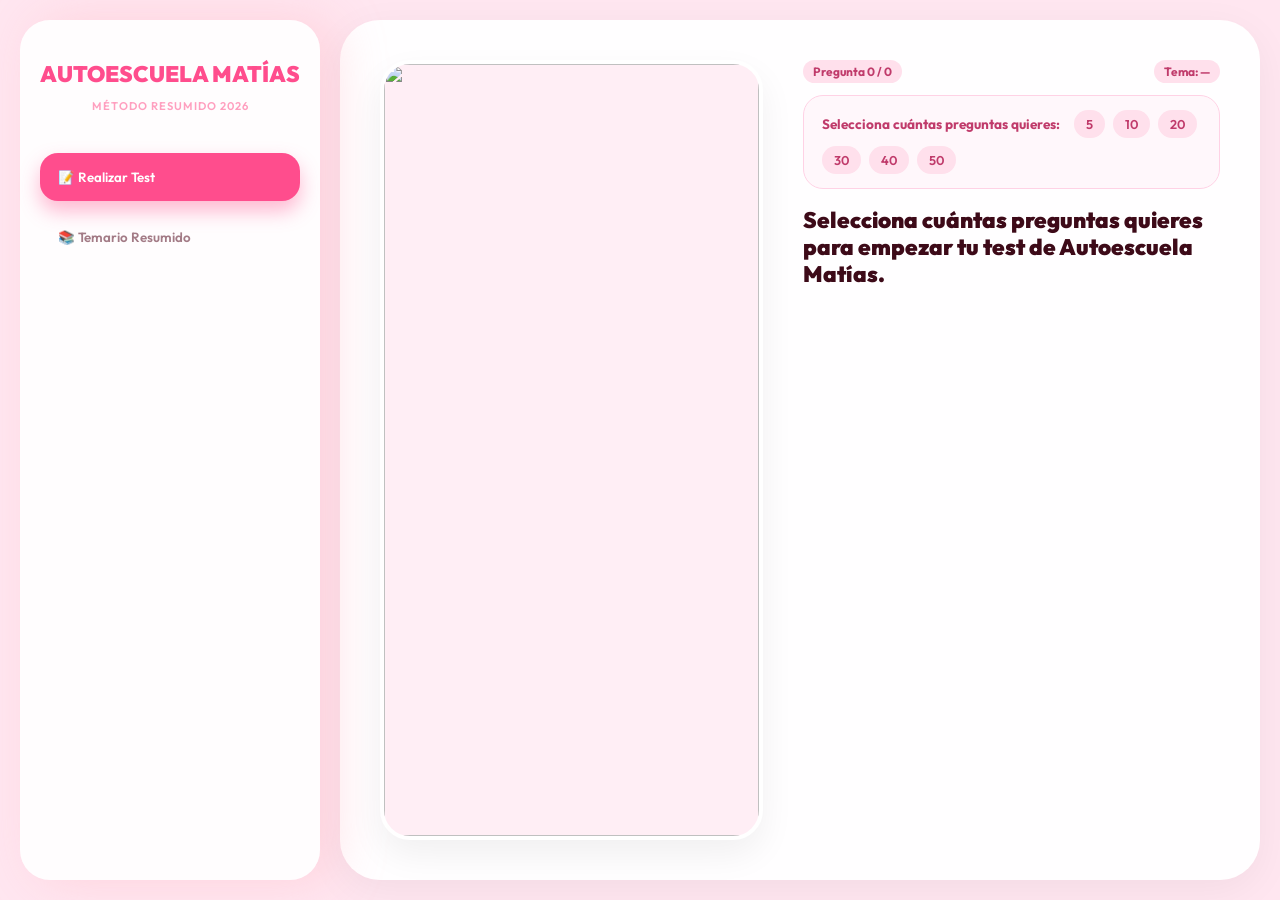
==== index.html @ 35d6c177 "Código completo de la Autoescuela Matías" ====
<!DOCTYPE html>
<html lang="es">
<head>
    <meta charset="UTF-8">
    <meta name="viewport" content="width=device-width, initial-scale=1.0">
    <title>Autoescuela Matías — Campus 2026</title>
    <style>
        @import url('https://fonts.googleapis.com/css2?family=Outfit:wght@300;600;900&display=swap');

        * { box-sizing: border-box; font-family: 'Outfit', sans-serif; }
        body { margin: 0; padding: 0; height: 100vh; display: flex; background: #ffe6f0; color: #4a0e1e; overflow: hidden; }

        /* SIDEBAR */
        .sidebar { 
            width: 300px; background: rgba(255,255,255,0.9); margin: 20px; border-radius: 30px; 
            display: flex; flex-direction: column; padding: 40px 20px;
            box-shadow: 15px 0 50px rgba(255, 182, 193, 0.4);
            backdrop-filter: blur(12px);
        }
        .sidebar h1 { color: #ff4d8d; font-weight: 900; font-size: 1.4rem; text-align: center; margin: 0; }
        .sidebar p { text-align: center; font-size: 0.7rem; color: #ff9fbf; font-weight: 600; margin-bottom: 40px; text-transform: uppercase; letter-spacing: 1px; }

        .nav-group { display: flex; flex-direction: column; gap: 8px; }
        .nav-btn {
            padding: 16px 18px; border-radius: 18px; border: none; background: transparent;
            text-align: left; font-weight: 600; color: #a37b86; cursor: pointer;
            transition: 0.25s; display: flex; align-items: center; gap: 12px; margin-bottom: 4px;
        }
        .nav-btn:hover { background: #ffe0ec; color: #ff4d8d; }
        .nav-btn.active { background: #ff4d8d; color: white; box-shadow: 0 10px 20px rgba(255, 77, 141, 0.4); }

        /* MAIN */
        .main-content { flex: 1; padding: 20px 20px 20px 0; display: flex; flex-direction: column; }
        .panel { 
            background: rgba(255,255,255,0.98); border-radius: 40px; flex: 1; display: none; padding: 40px;
            box-shadow: 0 10px 40px rgba(0,0,0,0.05); overflow-y: auto;
        }
        .panel.active { display: flex; flex-direction: column; }

        /* TEST */
        .test-grid { display: grid; grid-template-columns: 1.1fr 1.2fr; gap: 40px; height: 100%; }
        .image-container { 
            border-radius: 30px; overflow: hidden; background: #ffeef5; 
            border: 4px solid white; box-shadow: 0 15px 35px rgba(0,0,0,0.06);
            display: flex; align-items: center; justify-content: center;
        }
        .image-container img { width: 100%; height: 100%; object-fit: cover; }

        .question-area { display:flex; flex-direction:column; }
        .question-header { margin-bottom: 15px; display:flex; justify-content:space-between; align-items:center; gap:10px; }
        .question-text { font-size: 1.4rem; font-weight: 900; line-height: 1.2; margin-bottom: 20px; color: #3d0a18; }

        .options-title { font-size: 0.85rem; text-transform: uppercase; letter-spacing: 1px; color:#ff7aa8; margin-bottom:6px; }

        .option {
            background: #fdfdfd; border: 2px solid #f5d3df; padding: 16px; border-radius: 18px;
            margin-bottom: 10px; cursor: pointer; font-weight: 600; transition: 0.2s;
        }
        .option:hover { border-color: #ffb6c1; background: #fff7fb; }
        .option.correct { background: #e7fbf3; border-color: #2ecc71; color: #1e5631; }
        .option.incorrect { background: #fff1f1; border-color: #ff5e5e; color: #7a1a1a; }

        .btn-next { background: #ff4d8d; color: white; border: none; padding: 16px 20px; border-radius: 20px; font-weight: 800; cursor: pointer; margin-top: 16px; align-self:flex-end; box-shadow:0 10px 20px rgba(255,77,141,0.4); }
        .btn-next:hover { background:#e63f7a; }

        .selector-box {
            background:#fff7fb; border-radius:20px; padding:14px 18px; border:1px solid #ffd2e5; display:flex; flex-wrap:wrap; gap:8px; align-items:center; margin-bottom:18px;
        }
        .selector-label { font-size:0.85rem; font-weight:700; color:#c03b6b; margin-right:6px; }
        .selector-btn {
            border-radius:999px; border:none; padding:6px 12px; font-size:0.8rem; cursor:pointer; background:#ffe0ec; color:#c03b6b; font-weight:600; transition:0.2s;
        }
        .selector-btn:hover { background:#ffb6d4; }
        .selector-btn.active { background:#ff4d8d; color:white; }

        .badge {
            padding:4px 10px; border-radius:999px; font-size:0.75rem; font-weight:700; background:#ffe0ec; color:#c03b6b;
        }

        #feedback {
            display:none; padding:14px; background:#fff8f9; border-radius:15px; border-left:5px solid #ff4d8d; margin:10px 0; font-size:0.9rem;
        }

        .result-box {
            margin-top:20px; padding:18px; border-radius:20px; background:#fff0f6; border:1px solid #ffc2dd; font-size:0.95rem;
        }
        .result-title { font-weight:900; color:#c03b6b; margin-bottom:6px; }

        /* TEMARIO */
        .temario-header { margin-bottom:20px; }
        .temario-header h2 { color:#ff4d8d; font-weight:900; margin:0 0 6px 0; }
        .temario-header p { margin:0; font-size:0.9rem; color:#a37b86; }

        .card { background: #fff9fb; padding: 18px 20px; border-radius: 20px; border: 1px solid #ffdeeb; margin-bottom: 10px; }
        .card-header { display:flex; justify-content:space-between; align-items:center; cursor:pointer; }
        .card h3 { margin: 0; color: #ff4d8d; font-size: 1rem; }
        .card-toggle { font-size:1.2rem; color:#ff9fbf; }
        .card-body { margin-top:10px; font-size:0.9rem; color:#5b2b3a; display:none; line-height:1.4; white-space:pre-line; }

        /* SCROLL */
        .panel::-webkit-scrollbar { width: 8px; }
        .panel::-webkit-scrollbar-track { background: #ffe6f0; border-radius: 10px; }
        .panel::-webkit-scrollbar-thumb { background: #ff9fbf; border-radius: 10px; }

        @media (max-width: 900px) {
            body { flex-direction:column; height:auto; overflow:auto; }
            .sidebar { width:auto; margin:10px; border-radius:20px; flex-direction:row; align-items:center; justify-content:space-between; gap:10px; }
            .nav-group { flex-direction:row; }
            .main-content { padding:10px; }
            .panel { border-radius:20px; padding:20px; }
            .test-grid { grid-template-columns:1fr; }
        }
    </style>
</head>
<body>

    <div class="sidebar">
        <div class="brand">
            <h1>AUTOESCUELA MATÍAS</h1>
            <p>MÉTODO RESUMIDO 2026</p>
        </div>
        <div class="nav-group">
            <button class="nav-btn active" onclick="showPage('test', this)">📝 Realizar Test</button>
            <button class="nav-btn" onclick="showPage('temario', this)">📚 Temario Resumido</button>
        </div>
    </div>

    <div class="main-content">
        <!-- PANEL TEST -->
        <div id="test" class="panel active">
            <div class="test-grid">
                <div class="image-container">
                    <img id="main-img" src="https://images.unsplash.com/photo-1511919884226-fd3cad34687c?q=80&w=800">
                </div>
                <div class="question-area">
                    <div class="question-header">
                        <div>
                            <span class="badge" id="question-counter">Pregunta 0 / 0</span>
                        </div>
                        <div>
                            <span class="badge" id="question-topic">Tema: —</span>
                        </div>
                    </div>

                    <div class="selector-box" id="selector-box">
                        <span class="selector-label">Selecciona cuántas preguntas quieres:</span>
                        <button class="selector-btn" onclick="setQuestionCount(5)">5</button>
                        <button class="selector-btn" onclick="setQuestionCount(10)">10</button>
                        <button class="selector-btn" onclick="setQuestionCount(20)">20</button>
                        <button class="selector-btn" onclick="setQuestionCount(30)">30</button>
                        <button class="selector-btn" onclick="setQuestionCount(40)">40</button>
                        <button class="selector-btn" onclick="setQuestionCount(50)">50</button>
                    </div>

                    <div id="q-txt" class="question-text"></div>
                    <div class="options-title" id="options-title" style="display:none;">Elige una respuesta:</div>
                    <div id="options-box"></div>
                    <div id="feedback"></div>
                    <div id="result-box" class="result-box" style="display:none;"></div>
                    <button id="next-btn" class="btn-next" style="display:none;" onclick="nextQuestion()">Siguiente pregunta →</button>
                </div>
            </div>
        </div>

        <!-- PANEL TEMARIO -->
        <div id="temario" class="panel">
            <div class="temario-header">
                <h2>Contenido del Manual 2026 (Resumido)</h2>
                <p>Basado en el manual resumido del permiso B 2026.</p>
            </div>
            <div id="topic-grid"></div>
        </div>
    </div>
<script>
/* ============================
   BANCO DE PREGUNTAS CORREGIDO
   ============================ */

const quizBank = [
    {
        q: "Según el manual, ¿quién se considera CONDUCTOR?",
        img: "https://images.unsplash.com/photo-1516570161787-2fd917215a3d?q=80&w=800", 
        opts: [
            "La persona que empuja una bicicleta o un ciclomotor",
            "La persona que empuja una motocicleta",
            "La persona que camina por la acera"
        ],
        ans: 1,
        why: "Quien empuja carro, bici o ciclomotor es peatón. Quien empuja una motocicleta se considera conductor."
    },
    {
        q: "Un peatón es la persona que...",
        img: "https://images.unsplash.com/photo-1521292270410-a8c53642e9d0?q=80&w=800",
        opts: [
            "Transita a pie por la vía o empuja un carro, bici o ciclomotor",
            "Conduce un turismo por la calzada",
            "Solo camina por la acera"
        ],
        ans: 0,
        why: "El manual define peatón como quien transita a pie o empuja carro, bici o ciclomotor."
    },
    {
        q: "¿Qué vehículo se considera REMOLQUE LIGERO?",
        img: "https://images.unsplash.com/photo-1525609004556-c46c7d6cf023?q=80&w=800",
        opts: [
            "Aquel con MMA superior a 750 kg",
            "Aquel con MMA hasta 750 kg",
            "Aquel con MMA hasta 3.500 kg"
        ],
        ans: 1,
        why: "Remolque ligero = hasta 750 kg de Masa Máxima Autorizada (MMA)."
    },
    {
        q: "¿Qué velocidad máxima puede alcanzar un ciclomotor?",
        img: "https://images.unsplash.com/photo-1502877338535-766e1452684a?q=80&w=800",
        opts: [
            "45 km/h",
            "50 km/h",
            "60 km/h"
        ],
        ans: 0,
        why: "El ciclomotor tiene velocidad máxima de 45 km/h según el manual."
    },
    {
        q: "Esta señal indica la proximidad de:",
        img: "https://upload.wikimedia.org/wikipedia/commons/thumb/3/3f/Spain_traffic_signal_paso_a_nivel_con_barreras.png/480px-Spain_traffic_signal_paso_a_nivel_con_barreras.png",
        opts: [
            "Paso a nivel con barreras",
            "Paso a nivel sin barreras",
            "Estación de tren"
        ],
        ans: 0,
        why: "Triángulo con tren y barrera = paso a nivel con barreras."
    },
    {
        q: "Si un agente levanta el brazo verticalmente, debes:",
        img: "https://images.unsplash.com/photo-1521292270410-a8c53642e9d0?q=80&w=800",
        opts: [
            "Detenerte solo si vienes de frente",
            "Detenerte solo si vienes por detrás",
            "Detenerte vengas de donde vengas"
        ],
        ans: 2,
        why: "Brazo levantado = detención obligatoria para todos los usuarios."
    },
    {
        q: "Esta señal prohíbe el paso a:",
        img: "https://upload.wikimedia.org/wikipedia/commons/thumb/5/5f/Spain_traffic_signal_prohibido_vehiculos_a_motor.png/480px-Spain_traffic_signal_prohibido_vehiculos_a_motor.png",
        opts: [
            "Todos los vehículos",
            "Vehículos de motor",
            "Solo motocicletas"
        ],
        ans: 1,
        why: "Prohíbe el paso a vehículos de motor; pueden pasar peatones, ciclos, etc."
    },
    {
        q: "¿Qué documentación es obligatoria llevar en el vehículo?",
        img: "https://images.unsplash.com/photo-1511391037251-0a3f66f9a9e1?q=80&w=800",
        opts: [
            "Permiso de conducción, permiso de circulación y tarjeta ITV",
            "Solo el permiso de conducción",
            "Solo el recibo del seguro"
        ],
        ans: 0,
        why: "Obligatoria: permiso de conducción, permiso de circulación y tarjeta ITV."
    },
    {
        q: "Esta señal azul con número indica:",
        img: "https://upload.wikimedia.org/wikipedia/commons/thumb/8/8a/Spain_traffic_signal_velocidad_minima_obligatoria.png/480px-Spain_traffic_signal_velocidad_minima_obligatoria.png",
        opts: [
            "Velocidad máxima",
            "Velocidad mínima obligatoria",
            "Velocidad recomendada"
        ],
        ans: 1,
        why: "Círculo azul con número = velocidad mínima obligatoria."
    },
    {
        q: "¿Qué vehículos deben tener seguro obligatorio?",
        img: "https://images.unsplash.com/photo-1511919884226-fd3cad34687c?q=80&w=800",
        opts: [
            "Solo turismos y motos",
            "Vehículos de motor, ciclomotores y remolques pesados",
            "Solo vehículos que circulen por autopista"
        ],
        ans: 1,
        why: "Seguro obligatorio: vehículos de motor, ciclomotores y remolques/semirremolques pesados."
    },
    {
        q: "Esta señal con dos coches, uno rojo y otro negro, significa:",
        img: "https://upload.wikimedia.org/wikipedia/commons/thumb/7/7d/Spain_traffic_signal_prohibido_adelantar.png/480px-Spain_traffic_signal_prohibido_adelantar.png",
        opts: [
            "Prohibido adelantar",
            "Prohibido adelantar solo a camiones",
            "Fin de prohibición de adelantamiento"
        ],
        ans: 0,
        why: "Dos coches (rojo y negro) = prohibido adelantar."
    },
    {
        q: "En esta zona residencial con niños jugando, la velocidad máxima es:",
        img: "https://upload.wikimedia.org/wikipedia/commons/thumb/0/0a/Spain_traffic_signal_zona_residencial.png/480px-Spain_traffic_signal_zona_residencial.png",
        opts: [
            "10 km/h",
            "20 km/h",
            "30 km/h"
        ],
        ans: 0,
        why: "En la zona de estancia y juego la velocidad máxima es 10 km/h."
    }
];

/* ============================
   TEMARIO RESUMIDO
   ============================ */

const manualData = [
    {
        t: "Tema 0 – Definiciones",
        d: `
- Conductor: persona que maneja el mecanismo de dirección o empuja una motocicleta.
- Peatón: persona que transita a pie o empuja carro, bici o ciclomotor.
- Usuario del vehículo: conductor y pasajeros.
- Vehículos: sin motor, con motor no considerados de motor (VMP, ciclomotor, cuatriciclo ligero) y vehículos de motor.
- Remolque ligero: hasta 750 kg MMA. Remolque no ligero: más de 750 kg MMA.
        `
    },
    {
        t: "Tema 1 – Documentación",
        d: `
- Obligatoria: permiso de conducción, permiso de circulación y tarjeta ITV.
- Recibo del seguro: recomendable, no obligatorio.
- Renovación permiso de conducción: cada 10 años (cada 5 a partir de 65 años).
- ITV: según tipo de vehículo.
- Seguro obligatorio: vehículos de motor, ciclomotores y remolques pesados.
        `
    },
    {
        t: "Tema 2 – Señalización de la vía",
        d: `
- Orden de prioridad: 1) Agentes, 2) Balizamiento, 3) Semáforos, 4) Señales verticales, 5) Marcas viales.
- Agentes: brazo levantado → detenerse todos.
- Silbato: toque corto → detenerse; toque largo → reanudar.
- Balizamiento: conos, paneles, luces rojas fijas.
        `
    },
    {
        t: "Tema 3 – Señales verticales",
        d: `
- Peligro: triángulos con borde rojo.
- Reglamentación: circulares con borde rojo (prohibiciones) o fondo azul (obligaciones).
- Ceda el paso y STOP: prioridad especial.
- Prohibiciones: velocidad, adelantamientos, giros.
        `
    },
    {
        t: "Tema 4 – Señales de indicación",
        d: `
- Autovía, autopista, vía para automóviles.
- Carril VAO, carril bus/taxi/moto.
- Zona residencial (10 km/h) y zona de coexistencia (20 km/h).
        `
    }
];

/* ============================
   LÓGICA DEL TEST
   ============================ */

let selectedQuestions = [];
let currentIndex = 0;
let busy = false;
let totalQuestions = 0;
let correctCount = 0;

function showPage(id, btn) {
    document.querySelectorAll('.panel').forEach(p => p.classList.remove('active'));
    document.querySelectorAll('.nav-btn').forEach(b => b.classList.remove('active'));
    document.getElementById(id).classList.add('active');
    btn.classList.add('active');
}

function shuffleArray(arr) {
    for (let i = arr.length - 1; i > 0; i--) {
        const j = Math.floor(Math.random() * (i + 1));
        [arr[i], arr[j]] = [arr[j], arr[i]];
    }
    return arr;
}

function setQuestionCount(n) {
    document.querySelectorAll('.selector-btn').forEach(b => b.classList.remove('active'));
    document.querySelectorAll('.selector-btn').forEach(b => {
        if (b.textContent.trim() === String(n)) b.classList.add('active');
    });

    const copy = [...quizBank];
    shuffleArray(copy);
    totalQuestions = Math.min(n, copy.length);
    selectedQuestions = copy.slice(0, totalQuestions);
    currentIndex = 0;
    correctCount = 0;

    document.getElementById("result-box").style.display = "none";
    document.getElementById("selector-box").style.display = "flex";
    document.getElementById("options-title").style.display = "block";

    loadQuestion();
}

function loadQuestion() {
    if (!selectedQuestions.length) return;
    busy = false;
    const data = selectedQuestions[currentIndex];

    const img = document.getElementById("main-img");
    img.src = data.img;
    img.onerror = () => { img.src = 'https://placehold.co/800x600/ffb6c1/ffffff?text=Autoescuela+Matias'; };

    document.getElementById("q-txt").innerText = data.q;
    document.getElementById("feedback").style.display = "none";
    document.getElementById("feedback").innerHTML = "";
    document.getElementById("next-btn").style.display = "none";
    document.getElementById("result-box").style.display = "none";

    document.getElementById("question-counter").textContent = `Pregunta ${currentIndex + 1} / ${totalQuestions}`;
    document.getElementById("question-topic").textContent = "Tema: Manual B 2026";

    const box = document.getElementById("options-box");
    box.innerHTML = "";
    data.opts.forEach((o, i) => {
        const d = document.createElement("div");
        d.className = "option";
        d.innerText = o;
        d.onclick = () => {
            if (busy) return;
            busy = true;
            if (i === data.ans) {
                d.classList.add("correct");
                correctCount++;
            } else {
                d.classList.add("incorrect");
                box.children[data.ans].classList.add("correct");
            }
            document.getElementById("feedback").innerHTML = `<strong>Explicación:</strong> ${data.why}`;
            document.getElementById("feedback").style.display = "block";
            document.getElementById("next-btn").style.display = "inline-flex";
        };
        box.appendChild(d);
    });
}

function getLevel(scorePercent) {
    if (scorePercent <= 25) return "Básico";
    if (scorePercent <= 60) return "Medio";
    if (scorePercent <= 85) return "Avanzado";
    return "Experto";
}

function nextQuestion() {
    currentIndex++;
    if (currentIndex < totalQuestions) {
        loadQuestion();
    } else {
        const percent = Math.round((correctCount / totalQuestions) * 100);
        const level = getLevel(percent);
        const resultBox = document.getElementById("result-box");
        resultBox.innerHTML = `
            <div class="result-title">¡Test finalizado en Autoescuela Matías!</div>
            <div>Has acertado <strong>${correctCount}</strong> de <strong>${totalQuestions}</strong> preguntas.</div>
            <div>Porcentaje de aciertos: <strong>${percent}%</strong>.</div>
            <div>Nivel obtenido: <strong>${level}</strong>.</div>
            <br>
            <button class="selector-btn" style="padding:8px 14px;" onclick="restartTest()">Reiniciar test</button>
        `;
        resultBox.style.display = "block";
        document.getElementById("next-btn").style.display = "none";
        document.getElementById("feedback").style.display = "none";
    }
}

function restartTest() {
    document.getElementById("q-txt").innerText = "Selecciona cuántas preguntas quieres para empezar un nuevo test.";
    document.getElementById("options-box").innerHTML = "";
    document.getElementById("feedback").style.display = "none";
    document.getElementById("result-box").style.display = "none";
    document.getElementById("options-title").style.display = "none";
    document.getElementById("question-counter").textContent = "Pregunta 0 / 0";
    document.getElementById("question-topic").textContent = "Tema: —";
    document.getElementById("selector-box").style.display = "flex";
    document.querySelectorAll('.selector-btn').forEach(b => b.classList.remove('active'));
}

function initTemario() {
    const grid = document.getElementById("topic-grid");
    manualData.forEach((m) => {
        const c = document.createElement("div");
        c.className = "card";

        const header = document.createElement("div");
        header.className = "card-header";
        const h3 = document.createElement("h3");
        h3.textContent = m.t;
        const toggle = document.createElement("span");
        toggle.className = "card-toggle";
        toggle.textContent = "+";

        header.appendChild(h3);
        header.appendChild(toggle);

        const body = document.createElement("div");
        body.className = "card-body";
        body.textContent = m.d.trim();

        header.onclick = () => {
            const visible = body.style.display === "block";
            body.style.display = visible ? "none" : "block";
            toggle.textContent = visible ? "+" : "−";
        };

        c.appendChild(header);
        c.appendChild(body);
        grid.appendChild(c);
    });
}

function init() {
    document.getElementById("q-txt").innerText = "Selecciona cuántas preguntas quieres para empezar tu test de Autoescuela Matías.";
    document.getElementById("options-title").style.display = "none";
    document.getElementById("options-box").innerHTML = "";
    document.getElementById("feedback").style.display = "none";
    document.getElementById("result-box").style.display = "none";
    document.getElementById("question-counter").textContent = "Pregunta 0 / 0";
    document.getElementById("question-topic").textContent = "Tema: —";

    initTemario();
}

init();
</script>
</body>
</html>
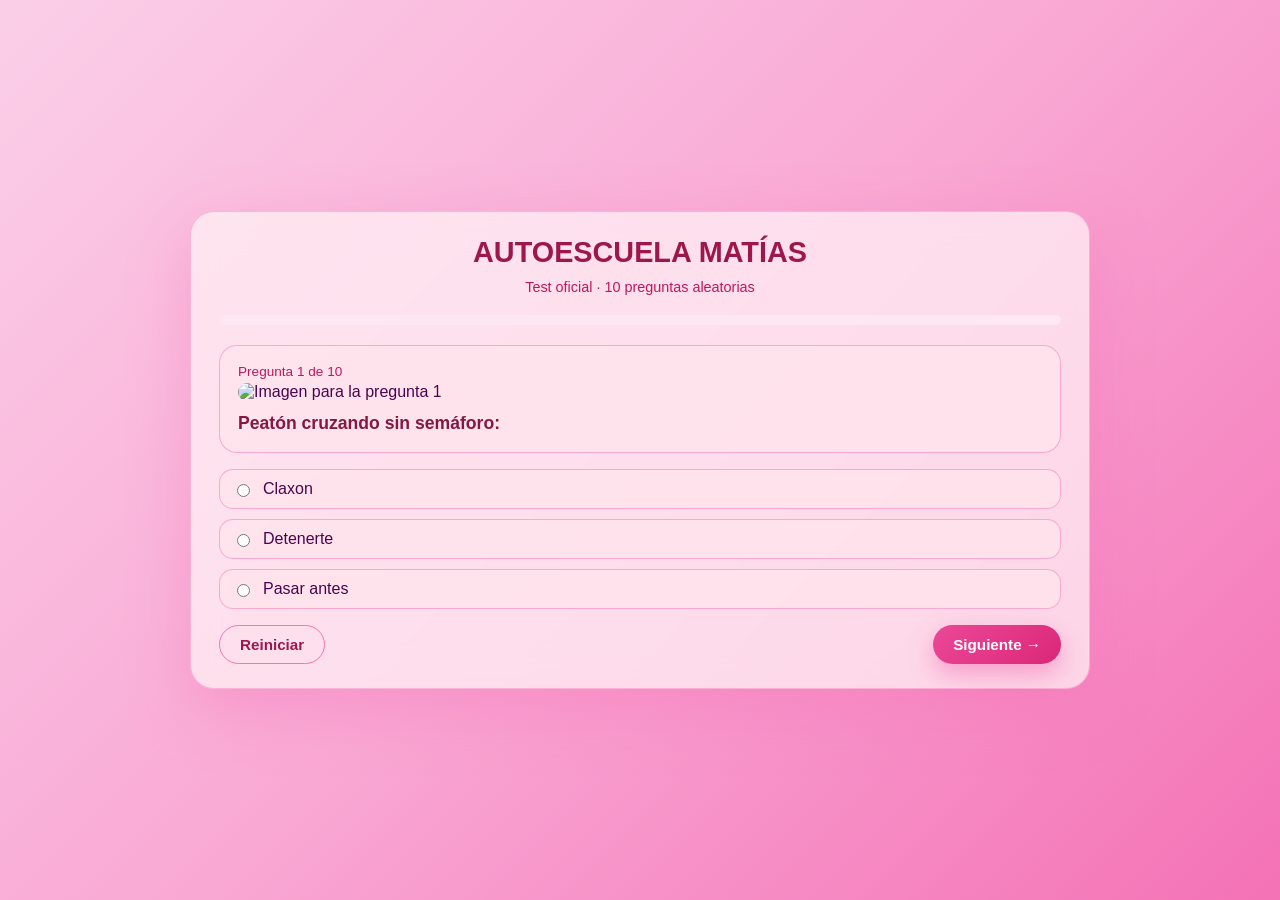
==== commit 2974752a: "Initial commit: Migration from monolithic to modular structure" ====
--- a/index.html
+++ b/index.html
@@ -1,543 +1,43 @@
 <!DOCTYPE html>
 <html lang="es">
-<head>
-    <meta charset="UTF-8">
-    <meta name="viewport" content="width=device-width, initial-scale=1.0">
-    <title>Autoescuela Matías — Campus 2026</title>
-    <style>
-        @import url('https://fonts.googleapis.com/css2?family=Outfit:wght@300;600;900&display=swap');
+  <head>
+    <meta charset="UTF-8" />
+    <meta name="viewport" content="width=device-width, initial-scale=1.0" />
+    <title>Autoescuela Matías — Test</title>
+    <link rel="stylesheet" href="styles.css" />
+  </head>
 
-        * { box-sizing: border-box; font-family: 'Outfit', sans-serif; }
-        body { margin: 0; padding: 0; height: 100vh; display: flex; background: #ffe6f0; color: #4a0e1e; overflow: hidden; }
+  <body>
+    <div class="card">
+      <div class="title">AUTOESCUELA MATÍAS</div>
+      <div class="subtitle">Test oficial · 10 preguntas aleatorias</div>
 
-        /* SIDEBAR */
-        .sidebar { 
-            width: 300px; background: rgba(255,255,255,0.9); margin: 20px; border-radius: 30px; 
-            display: flex; flex-direction: column; padding: 40px 20px;
-            box-shadow: 15px 0 50px rgba(255, 182, 193, 0.4);
-            backdrop-filter: blur(12px);
-        }
-        .sidebar h1 { color: #ff4d8d; font-weight: 900; font-size: 1.4rem; text-align: center; margin: 0; }
-        .sidebar p { text-align: center; font-size: 0.7rem; color: #ff9fbf; font-weight: 600; margin-bottom: 40px; text-transform: uppercase; letter-spacing: 1px; }
+      <div class="progress-bar">
+        <div class="progress-fill" id="barra-progreso"></div>
+      </div>
 
-        .nav-group { display: flex; flex-direction: column; gap: 8px; }
-        .nav-btn {
-            padding: 16px 18px; border-radius: 18px; border: none; background: transparent;
-            text-align: left; font-weight: 600; color: #a37b86; cursor: pointer;
-            transition: 0.25s; display: flex; align-items: center; gap: 12px; margin-bottom: 4px;
-        }
-        .nav-btn:hover { background: #ffe0ec; color: #ff4d8d; }
-        .nav-btn.active { background: #ff4d8d; color: white; box-shadow: 0 10px 20px rgba(255, 77, 141, 0.4); }
+      <div class="question-box">
+        <div class="question-number" id="numero-pregunta">Pregunta 1 de 10</div>
+        <img id="imagen-pregunta" class="question-image" alt="Imagen de la pregunta" />
+        <div class="question-text" id="texto-pregunta">Cargando...</div>
+      </div>
 
-        /* MAIN */
-        .main-content { flex: 1; padding: 20px 20px 20px 0; display: flex; flex-direction: column; }
-        .panel { 
-            background: rgba(255,255,255,0.98); border-radius: 40px; flex: 1; display: none; padding: 40px;
-            box-shadow: 0 10px 40px rgba(0,0,0,0.05); overflow-y: auto;
-        }
-        .panel.active { display: flex; flex-direction: column; }
+      <div class="options" id="contenedor-opciones"></div>
 
-        /* TEST */
-        .test-grid { display: grid; grid-template-columns: 1.1fr 1.2fr; gap: 40px; height: 100%; }
-        .image-container { 
-            border-radius: 30px; overflow: hidden; background: #ffeef5; 
-            border: 4px solid white; box-shadow: 0 15px 35px rgba(0,0,0,0.06);
-            display: flex; align-items: center; justify-content: center;
-        }
-        .image-container img { width: 100%; height: 100%; object-fit: cover; }
+      <div class="buttons-container">
+        <button class="btn btn-ghost" id="btn-reiniciar">Reiniciar</button>
+        <button class="btn btn-primary" id="btn-siguiente">Siguiente →</button>
+      </div>
 
-        .question-area { display:flex; flex-direction:column; }
-        .question-header { margin-bottom: 15px; display:flex; justify-content:space-between; align-items:center; gap:10px; }
-        .question-text { font-size: 1.4rem; font-weight: 900; line-height: 1.2; margin-bottom: 20px; color: #3d0a18; }
-
-        .options-title { font-size: 0.85rem; text-transform: uppercase; letter-spacing: 1px; color:#ff7aa8; margin-bottom:6px; }
-
-        .option {
-            background: #fdfdfd; border: 2px solid #f5d3df; padding: 16px; border-radius: 18px;
-            margin-bottom: 10px; cursor: pointer; font-weight: 600; transition: 0.2s;
-        }
-        .option:hover { border-color: #ffb6c1; background: #fff7fb; }
-        .option.correct { background: #e7fbf3; border-color: #2ecc71; color: #1e5631; }
-        .option.incorrect { background: #fff1f1; border-color: #ff5e5e; color: #7a1a1a; }
-
-        .btn-next { background: #ff4d8d; color: white; border: none; padding: 16px 20px; border-radius: 20px; font-weight: 800; cursor: pointer; margin-top: 16px; align-self:flex-end; box-shadow:0 10px 20px rgba(255,77,141,0.4); }
-        .btn-next:hover { background:#e63f7a; }
-
-        .selector-box {
-            background:#fff7fb; border-radius:20px; padding:14px 18px; border:1px solid #ffd2e5; display:flex; flex-wrap:wrap; gap:8px; align-items:center; margin-bottom:18px;
-        }
-        .selector-label { font-size:0.85rem; font-weight:700; color:#c03b6b; margin-right:6px; }
-        .selector-btn {
-            border-radius:999px; border:none; padding:6px 12px; font-size:0.8rem; cursor:pointer; background:#ffe0ec; color:#c03b6b; font-weight:600; transition:0.2s;
-        }
-        .selector-btn:hover { background:#ffb6d4; }
-        .selector-btn.active { background:#ff4d8d; color:white; }
-
-        .badge {
-            padding:4px 10px; border-radius:999px; font-size:0.75rem; font-weight:700; background:#ffe0ec; color:#c03b6b;
-        }
-
-        #feedback {
-            display:none; padding:14px; background:#fff8f9; border-radius:15px; border-left:5px solid #ff4d8d; margin:10px 0; font-size:0.9rem;
-        }
-
-        .result-box {
-            margin-top:20px; padding:18px; border-radius:20px; background:#fff0f6; border:1px solid #ffc2dd; font-size:0.95rem;
-        }
-        .result-title { font-weight:900; color:#c03b6b; margin-bottom:6px; }
-
-        /* TEMARIO */
-        .temario-header { margin-bottom:20px; }
-        .temario-header h2 { color:#ff4d8d; font-weight:900; margin:0 0 6px 0; }
-        .temario-header p { margin:0; font-size:0.9rem; color:#a37b86; }
-
-        .card { background: #fff9fb; padding: 18px 20px; border-radius: 20px; border: 1px solid #ffdeeb; margin-bottom: 10px; }
-        .card-header { display:flex; justify-content:space-between; align-items:center; cursor:pointer; }
-        .card h3 { margin: 0; color: #ff4d8d; font-size: 1rem; }
-        .card-toggle { font-size:1.2rem; color:#ff9fbf; }
-        .card-body { margin-top:10px; font-size:0.9rem; color:#5b2b3a; display:none; line-height:1.4; white-space:pre-line; }
-
-        /* SCROLL */
-        .panel::-webkit-scrollbar { width: 8px; }
-        .panel::-webkit-scrollbar-track { background: #ffe6f0; border-radius: 10px; }
-        .panel::-webkit-scrollbar-thumb { background: #ff9fbf; border-radius: 10px; }
-
-        @media (max-width: 900px) {
-            body { flex-direction:column; height:auto; overflow:auto; }
-            .sidebar { width:auto; margin:10px; border-radius:20px; flex-direction:row; align-items:center; justify-content:space-between; gap:10px; }
-            .nav-group { flex-direction:row; }
-            .main-content { padding:10px; }
-            .panel { border-radius:20px; padding:20px; }
-            .test-grid { grid-template-columns:1fr; }
-        }
-    </style>
-</head>
-<body>
-
-    <div class="sidebar">
-        <div class="brand">
-            <h1>AUTOESCUELA MATÍAS</h1>
-            <p>MÉTODO RESUMIDO 2026</p>
-        </div>
-        <div class="nav-group">
-            <button class="nav-btn active" onclick="showPage('test', this)">📝 Realizar Test</button>
-            <button class="nav-btn" onclick="showPage('temario', this)">📚 Temario Resumido</button>
-        </div>
+      <div class="result-box" id="resultado">
+        <div id="texto-resultado"></div>
+        <div id="badge-nivel" class="badge"></div>
+        <div id="texto-nivel" style="margin-top: 6px;"></div>
+      </div>
     </div>
 
-    <div class="main-content">
-        <!-- PANEL TEST -->
-        <div id="test" class="panel active">
-            <div class="test-grid">
-                <div class="image-container">
-                    <img id="main-img" src="https://images.unsplash.com/photo-1511919884226-fd3cad34687c?q=80&w=800">
-                </div>
-                <div class="question-area">
-                    <div class="question-header">
-                        <div>
-                            <span class="badge" id="question-counter">Pregunta 0 / 0</span>
-                        </div>
-                        <div>
-                            <span class="badge" id="question-topic">Tema: —</span>
-                        </div>
-                    </div>
-
-                    <div class="selector-box" id="selector-box">
-                        <span class="selector-label">Selecciona cuántas preguntas quieres:</span>
-                        <button class="selector-btn" onclick="setQuestionCount(5)">5</button>
-                        <button class="selector-btn" onclick="setQuestionCount(10)">10</button>
-                        <button class="selector-btn" onclick="setQuestionCount(20)">20</button>
-                        <button class="selector-btn" onclick="setQuestionCount(30)">30</button>
-                        <button class="selector-btn" onclick="setQuestionCount(40)">40</button>
-                        <button class="selector-btn" onclick="setQuestionCount(50)">50</button>
-                    </div>
-
-                    <div id="q-txt" class="question-text"></div>
-                    <div class="options-title" id="options-title" style="display:none;">Elige una respuesta:</div>
-                    <div id="options-box"></div>
-                    <div id="feedback"></div>
-                    <div id="result-box" class="result-box" style="display:none;"></div>
-                    <button id="next-btn" class="btn-next" style="display:none;" onclick="nextQuestion()">Siguiente pregunta →</button>
-                </div>
-            </div>
-        </div>
-
-        <!-- PANEL TEMARIO -->
-        <div id="temario" class="panel">
-            <div class="temario-header">
-                <h2>Contenido del Manual 2026 (Resumido)</h2>
-                <p>Basado en el manual resumido del permiso B 2026.</p>
-            </div>
-            <div id="topic-grid"></div>
-        </div>
-    </div>
-<script>
-/* ============================
-   BANCO DE PREGUNTAS CORREGIDO
-   ============================ */
-
-const quizBank = [
-    {
-        q: "Según el manual, ¿quién se considera CONDUCTOR?",
-        img: "https://images.unsplash.com/photo-1516570161787-2fd917215a3d?q=80&w=800", 
-        opts: [
-            "La persona que empuja una bicicleta o un ciclomotor",
-            "La persona que empuja una motocicleta",
-            "La persona que camina por la acera"
-        ],
-        ans: 1,
-        why: "Quien empuja carro, bici o ciclomotor es peatón. Quien empuja una motocicleta se considera conductor."
-    },
-    {
-        q: "Un peatón es la persona que...",
-        img: "https://images.unsplash.com/photo-1521292270410-a8c53642e9d0?q=80&w=800",
-        opts: [
-            "Transita a pie por la vía o empuja un carro, bici o ciclomotor",
-            "Conduce un turismo por la calzada",
-            "Solo camina por la acera"
-        ],
-        ans: 0,
-        why: "El manual define peatón como quien transita a pie o empuja carro, bici o ciclomotor."
-    },
-    {
-        q: "¿Qué vehículo se considera REMOLQUE LIGERO?",
-        img: "https://images.unsplash.com/photo-1525609004556-c46c7d6cf023?q=80&w=800",
-        opts: [
-            "Aquel con MMA superior a 750 kg",
-            "Aquel con MMA hasta 750 kg",
-            "Aquel con MMA hasta 3.500 kg"
-        ],
-        ans: 1,
-        why: "Remolque ligero = hasta 750 kg de Masa Máxima Autorizada (MMA)."
-    },
-    {
-        q: "¿Qué velocidad máxima puede alcanzar un ciclomotor?",
-        img: "https://images.unsplash.com/photo-1502877338535-766e1452684a?q=80&w=800",
-        opts: [
-            "45 km/h",
-            "50 km/h",
-            "60 km/h"
-        ],
-        ans: 0,
-        why: "El ciclomotor tiene velocidad máxima de 45 km/h según el manual."
-    },
-    {
-        q: "Esta señal indica la proximidad de:",
-        img: "https://upload.wikimedia.org/wikipedia/commons/thumb/3/3f/Spain_traffic_signal_paso_a_nivel_con_barreras.png/480px-Spain_traffic_signal_paso_a_nivel_con_barreras.png",
-        opts: [
-            "Paso a nivel con barreras",
-            "Paso a nivel sin barreras",
-            "Estación de tren"
-        ],
-        ans: 0,
-        why: "Triángulo con tren y barrera = paso a nivel con barreras."
-    },
-    {
-        q: "Si un agente levanta el brazo verticalmente, debes:",
-        img: "https://images.unsplash.com/photo-1521292270410-a8c53642e9d0?q=80&w=800",
-        opts: [
-            "Detenerte solo si vienes de frente",
-            "Detenerte solo si vienes por detrás",
-            "Detenerte vengas de donde vengas"
-        ],
-        ans: 2,
-        why: "Brazo levantado = detención obligatoria para todos los usuarios."
-    },
-    {
-        q: "Esta señal prohíbe el paso a:",
-        img: "https://upload.wikimedia.org/wikipedia/commons/thumb/5/5f/Spain_traffic_signal_prohibido_vehiculos_a_motor.png/480px-Spain_traffic_signal_prohibido_vehiculos_a_motor.png",
-        opts: [
-            "Todos los vehículos",
-            "Vehículos de motor",
-            "Solo motocicletas"
-        ],
-        ans: 1,
-        why: "Prohíbe el paso a vehículos de motor; pueden pasar peatones, ciclos, etc."
-    },
-    {
-        q: "¿Qué documentación es obligatoria llevar en el vehículo?",
-        img: "https://images.unsplash.com/photo-1511391037251-0a3f66f9a9e1?q=80&w=800",
-        opts: [
-            "Permiso de conducción, permiso de circulación y tarjeta ITV",
-            "Solo el permiso de conducción",
-            "Solo el recibo del seguro"
-        ],
-        ans: 0,
-        why: "Obligatoria: permiso de conducción, permiso de circulación y tarjeta ITV."
-    },
-    {
-        q: "Esta señal azul con número indica:",
-        img: "https://upload.wikimedia.org/wikipedia/commons/thumb/8/8a/Spain_traffic_signal_velocidad_minima_obligatoria.png/480px-Spain_traffic_signal_velocidad_minima_obligatoria.png",
-        opts: [
-            "Velocidad máxima",
-            "Velocidad mínima obligatoria",
-            "Velocidad recomendada"
-        ],
-        ans: 1,
-        why: "Círculo azul con número = velocidad mínima obligatoria."
-    },
-    {
-        q: "¿Qué vehículos deben tener seguro obligatorio?",
-        img: "https://images.unsplash.com/photo-1511919884226-fd3cad34687c?q=80&w=800",
-        opts: [
-            "Solo turismos y motos",
-            "Vehículos de motor, ciclomotores y remolques pesados",
-            "Solo vehículos que circulen por autopista"
-        ],
-        ans: 1,
-        why: "Seguro obligatorio: vehículos de motor, ciclomotores y remolques/semirremolques pesados."
-    },
-    {
-        q: "Esta señal con dos coches, uno rojo y otro negro, significa:",
-        img: "https://upload.wikimedia.org/wikipedia/commons/thumb/7/7d/Spain_traffic_signal_prohibido_adelantar.png/480px-Spain_traffic_signal_prohibido_adelantar.png",
-        opts: [
-            "Prohibido adelantar",
-            "Prohibido adelantar solo a camiones",
-            "Fin de prohibición de adelantamiento"
-        ],
-        ans: 0,
-        why: "Dos coches (rojo y negro) = prohibido adelantar."
-    },
-    {
-        q: "En esta zona residencial con niños jugando, la velocidad máxima es:",
-        img: "https://upload.wikimedia.org/wikipedia/commons/thumb/0/0a/Spain_traffic_signal_zona_residencial.png/480px-Spain_traffic_signal_zona_residencial.png",
-        opts: [
-            "10 km/h",
-            "20 km/h",
-            "30 km/h"
-        ],
-        ans: 0,
-        why: "En la zona de estancia y juego la velocidad máxima es 10 km/h."
-    }
-];
-
-/* ============================
-   TEMARIO RESUMIDO
-   ============================ */
-
-const manualData = [
-    {
-        t: "Tema 0 – Definiciones",
-        d: `
-- Conductor: persona que maneja el mecanismo de dirección o empuja una motocicleta.
-- Peatón: persona que transita a pie o empuja carro, bici o ciclomotor.
-- Usuario del vehículo: conductor y pasajeros.
-- Vehículos: sin motor, con motor no considerados de motor (VMP, ciclomotor, cuatriciclo ligero) y vehículos de motor.
-- Remolque ligero: hasta 750 kg MMA. Remolque no ligero: más de 750 kg MMA.
-        `
-    },
-    {
-        t: "Tema 1 – Documentación",
-        d: `
-- Obligatoria: permiso de conducción, permiso de circulación y tarjeta ITV.
-- Recibo del seguro: recomendable, no obligatorio.
-- Renovación permiso de conducción: cada 10 años (cada 5 a partir de 65 años).
-- ITV: según tipo de vehículo.
-- Seguro obligatorio: vehículos de motor, ciclomotores y remolques pesados.
-        `
-    },
-    {
-        t: "Tema 2 – Señalización de la vía",
-        d: `
-- Orden de prioridad: 1) Agentes, 2) Balizamiento, 3) Semáforos, 4) Señales verticales, 5) Marcas viales.
-- Agentes: brazo levantado → detenerse todos.
-- Silbato: toque corto → detenerse; toque largo → reanudar.
-- Balizamiento: conos, paneles, luces rojas fijas.
-        `
-    },
-    {
-        t: "Tema 3 – Señales verticales",
-        d: `
-- Peligro: triángulos con borde rojo.
-- Reglamentación: circulares con borde rojo (prohibiciones) o fondo azul (obligaciones).
-- Ceda el paso y STOP: prioridad especial.
-- Prohibiciones: velocidad, adelantamientos, giros.
-        `
-    },
-    {
-        t: "Tema 4 – Señales de indicación",
-        d: `
-- Autovía, autopista, vía para automóviles.
-- Carril VAO, carril bus/taxi/moto.
-- Zona residencial (10 km/h) y zona de coexistencia (20 km/h).
-        `
-    }
-];
-
-/* ============================
-   LÓGICA DEL TEST
-   ============================ */
-
-let selectedQuestions = [];
-let currentIndex = 0;
-let busy = false;
-let totalQuestions = 0;
-let correctCount = 0;
-
-function showPage(id, btn) {
-    document.querySelectorAll('.panel').forEach(p => p.classList.remove('active'));
-    document.querySelectorAll('.nav-btn').forEach(b => b.classList.remove('active'));
-    document.getElementById(id).classList.add('active');
-    btn.classList.add('active');
-}
-
-function shuffleArray(arr) {
-    for (let i = arr.length - 1; i > 0; i--) {
-        const j = Math.floor(Math.random() * (i + 1));
-        [arr[i], arr[j]] = [arr[j], arr[i]];
-    }
-    return arr;
-}
-
-function setQuestionCount(n) {
-    document.querySelectorAll('.selector-btn').forEach(b => b.classList.remove('active'));
-    document.querySelectorAll('.selector-btn').forEach(b => {
-        if (b.textContent.trim() === String(n)) b.classList.add('active');
-    });
-
-    const copy = [...quizBank];
-    shuffleArray(copy);
-    totalQuestions = Math.min(n, copy.length);
-    selectedQuestions = copy.slice(0, totalQuestions);
-    currentIndex = 0;
-    correctCount = 0;
-
-    document.getElementById("result-box").style.display = "none";
-    document.getElementById("selector-box").style.display = "flex";
-    document.getElementById("options-title").style.display = "block";
-
-    loadQuestion();
-}
-
-function loadQuestion() {
-    if (!selectedQuestions.length) return;
-    busy = false;
-    const data = selectedQuestions[currentIndex];
-
-    const img = document.getElementById("main-img");
-    img.src = data.img;
-    img.onerror = () => { img.src = 'https://placehold.co/800x600/ffb6c1/ffffff?text=Autoescuela+Matias'; };
-
-    document.getElementById("q-txt").innerText = data.q;
-    document.getElementById("feedback").style.display = "none";
-    document.getElementById("feedback").innerHTML = "";
-    document.getElementById("next-btn").style.display = "none";
-    document.getElementById("result-box").style.display = "none";
-
-    document.getElementById("question-counter").textContent = `Pregunta ${currentIndex + 1} / ${totalQuestions}`;
-    document.getElementById("question-topic").textContent = "Tema: Manual B 2026";
-
-    const box = document.getElementById("options-box");
-    box.innerHTML = "";
-    data.opts.forEach((o, i) => {
-        const d = document.createElement("div");
-        d.className = "option";
-        d.innerText = o;
-        d.onclick = () => {
-            if (busy) return;
-            busy = true;
-            if (i === data.ans) {
-                d.classList.add("correct");
-                correctCount++;
-            } else {
-                d.classList.add("incorrect");
-                box.children[data.ans].classList.add("correct");
-            }
-            document.getElementById("feedback").innerHTML = `<strong>Explicación:</strong> ${data.why}`;
-            document.getElementById("feedback").style.display = "block";
-            document.getElementById("next-btn").style.display = "inline-flex";
-        };
-        box.appendChild(d);
-    });
-}
-
-function getLevel(scorePercent) {
-    if (scorePercent <= 25) return "Básico";
-    if (scorePercent <= 60) return "Medio";
-    if (scorePercent <= 85) return "Avanzado";
-    return "Experto";
-}
-
-function nextQuestion() {
-    currentIndex++;
-    if (currentIndex < totalQuestions) {
-        loadQuestion();
-    } else {
-        const percent = Math.round((correctCount / totalQuestions) * 100);
-        const level = getLevel(percent);
-        const resultBox = document.getElementById("result-box");
-        resultBox.innerHTML = `
-            <div class="result-title">¡Test finalizado en Autoescuela Matías!</div>
-            <div>Has acertado <strong>${correctCount}</strong> de <strong>${totalQuestions}</strong> preguntas.</div>
-            <div>Porcentaje de aciertos: <strong>${percent}%</strong>.</div>
-            <div>Nivel obtenido: <strong>${level}</strong>.</div>
-            <br>
-            <button class="selector-btn" style="padding:8px 14px;" onclick="restartTest()">Reiniciar test</button>
-        `;
-        resultBox.style.display = "block";
-        document.getElementById("next-btn").style.display = "none";
-        document.getElementById("feedback").style.display = "none";
-    }
-}
-
-function restartTest() {
-    document.getElementById("q-txt").innerText = "Selecciona cuántas preguntas quieres para empezar un nuevo test.";
-    document.getElementById("options-box").innerHTML = "";
-    document.getElementById("feedback").style.display = "none";
-    document.getElementById("result-box").style.display = "none";
-    document.getElementById("options-title").style.display = "none";
-    document.getElementById("question-counter").textContent = "Pregunta 0 / 0";
-    document.getElementById("question-topic").textContent = "Tema: —";
-    document.getElementById("selector-box").style.display = "flex";
-    document.querySelectorAll('.selector-btn').forEach(b => b.classList.remove('active'));
-}
-
-function initTemario() {
-    const grid = document.getElementById("topic-grid");
-    manualData.forEach((m) => {
-        const c = document.createElement("div");
-        c.className = "card";
-
-        const header = document.createElement("div");
-        header.className = "card-header";
-        const h3 = document.createElement("h3");
-        h3.textContent = m.t;
-        const toggle = document.createElement("span");
-        toggle.className = "card-toggle";
-        toggle.textContent = "+";
-
-        header.appendChild(h3);
-        header.appendChild(toggle);
-
-        const body = document.createElement("div");
-        body.className = "card-body";
-        body.textContent = m.d.trim();
-
-        header.onclick = () => {
-            const visible = body.style.display === "block";
-            body.style.display = visible ? "none" : "block";
-            toggle.textContent = visible ? "+" : "−";
-        };
-
-        c.appendChild(header);
-        c.appendChild(body);
-        grid.appendChild(c);
-    });
-}
-
-function init() {
-    document.getElementById("q-txt").innerText = "Selecciona cuántas preguntas quieres para empezar tu test de Autoescuela Matías.";
-    document.getElementById("options-title").style.display = "none";
-    document.getElementById("options-box").innerHTML = "";
-    document.getElementById("feedback").style.display = "none";
-    document.getElementById("result-box").style.display = "none";
-    document.getElementById("question-counter").textContent = "Pregunta 0 / 0";
-    document.getElementById("question-topic").textContent = "Tema: —";
-
-    initTemario();
-}
-
-init();
-</script>
-</body>
+    <!-- Módulos JavaScript -->
+    <script src="data.js"></script>
+    <script src="app.js"></script>
+  </body>
 </html>
--- a/styles.css
+++ b/styles.css
@@ -0,0 +1,192 @@
+* {
+  box-sizing: border-box;
+  font-family: "Segoe UI", sans-serif;
+}
+
+body {
+  margin: 0;
+  min-height: 100vh;
+  display: flex;
+  align-items: center;
+  justify-content: center;
+  background: linear-gradient(135deg, #fbcfe8, #f9a8d4, #f472b6);
+  color: #4a044e;
+}
+
+.card {
+  width: 95%;
+  max-width: 900px;
+  background: rgba(255, 240, 245, 0.75);
+  border-radius: 24px;
+  padding: 24px 28px;
+  backdrop-filter: blur(18px);
+  border: 1px solid rgba(244, 114, 182, 0.4);
+  box-shadow: 0 20px 60px rgba(244, 114, 182, 0.4);
+}
+
+.title {
+  font-size: 1.8rem;
+  font-weight: 700;
+  color: #9d174d;
+  text-align: center;
+  margin-bottom: 10px;
+}
+
+.subtitle {
+  text-align: center;
+  font-size: 0.9rem;
+  color: #be185d;
+  margin-bottom: 20px;
+}
+
+.progress-bar {
+  width: 100%;
+  height: 10px;
+  border-radius: 999px;
+  background: #fce7f3;
+  overflow: hidden;
+  margin-bottom: 20px;
+}
+
+.progress-fill {
+  height: 100%;
+  width: 0%;
+  background: linear-gradient(90deg, #ec4899, #db2777);
+  transition: width 0.3s ease;
+}
+
+.question-box {
+  background: rgba(255, 228, 235, 0.8);
+  border-radius: 18px;
+  padding: 18px;
+  border: 1px solid rgba(244, 114, 182, 0.5);
+  margin-bottom: 16px;
+}
+
+.question-image {
+  width: 100%;
+  height: 200px;
+  object-fit: cover;
+  border-radius: 12px;
+  margin-bottom: 12px;
+}
+
+.question-number {
+  font-size: 0.85rem;
+  color: #be185d;
+  margin-bottom: 4px;
+}
+
+.question-text {
+  font-size: 1.1rem;
+  font-weight: 600;
+  color: #831843;
+}
+
+.options {
+  display: grid;
+  gap: 10px;
+  margin-bottom: 16px;
+  margin-top: 10px;
+}
+
+.option {
+  border-radius: 14px;
+  padding: 10px 12px;
+  background: rgba(255, 228, 235, 0.7);
+  border: 1px solid rgba(244, 114, 182, 0.5);
+  cursor: pointer;
+  display: flex;
+  align-items: center;
+  gap: 10px;
+  transition: all 0.18s ease;
+}
+
+.option:hover {
+  background: rgba(244, 114, 182, 0.2);
+  border-color: #ec4899;
+  transform: translateY(-1px);
+}
+
+.option.correct {
+  background: rgba(34, 197, 94, 0.25);
+  border-color: #22c55e;
+}
+
+.option.incorrect {
+  background: rgba(239, 68, 68, 0.25);
+  border-color: #ef4444;
+}
+
+.btn {
+  border: none;
+  border-radius: 999px;
+  padding: 10px 20px;
+  font-size: 0.95rem;
+  font-weight: 600;
+  cursor: pointer;
+  transition: all 0.18s ease;
+}
+
+.btn-primary {
+  background: linear-gradient(135deg, #ec4899, #db2777);
+  color: white;
+  box-shadow: 0 10px 25px rgba(236, 72, 153, 0.4);
+}
+
+.btn-primary:hover {
+  filter: brightness(1.05);
+  transform: translateY(-1px);
+}
+
+.btn-ghost {
+  background: transparent;
+  color: #9d174d;
+  border: 1px solid #f472b6;
+}
+
+.btn-ghost:hover {
+  background: rgba(255, 228, 235, 0.7);
+}
+
+.result-box {
+  margin-top: 20px;
+  padding: 16px;
+  border-radius: 16px;
+  background: rgba(255, 228, 235, 0.9);
+  border: 1px solid rgba(244, 114, 182, 0.5);
+  display: none;
+}
+
+.badge {
+  display: inline-block;
+  padding: 6px 12px;
+  border-radius: 999px;
+  font-size: 0.85rem;
+  margin-top: 6px;
+  font-weight: 600;
+}
+
+.badge-basic {
+  background: #ffe4e6;
+  color: #db2777;
+  border: 1px solid #f9a8d4;
+}
+
+.badge-mid {
+  background: #f0fdf4;
+  color: #22c55e;
+  border: 1px solid #86efac;
+}
+
+.badge-advanced {
+  background: #eff6ff;
+  color: #3b82f6;
+  border: 1px solid #93c5fd;
+}
+
+.buttons-container {
+  display: flex;
+  justify-content: space-between;
+  margin-top: 10px;
+}
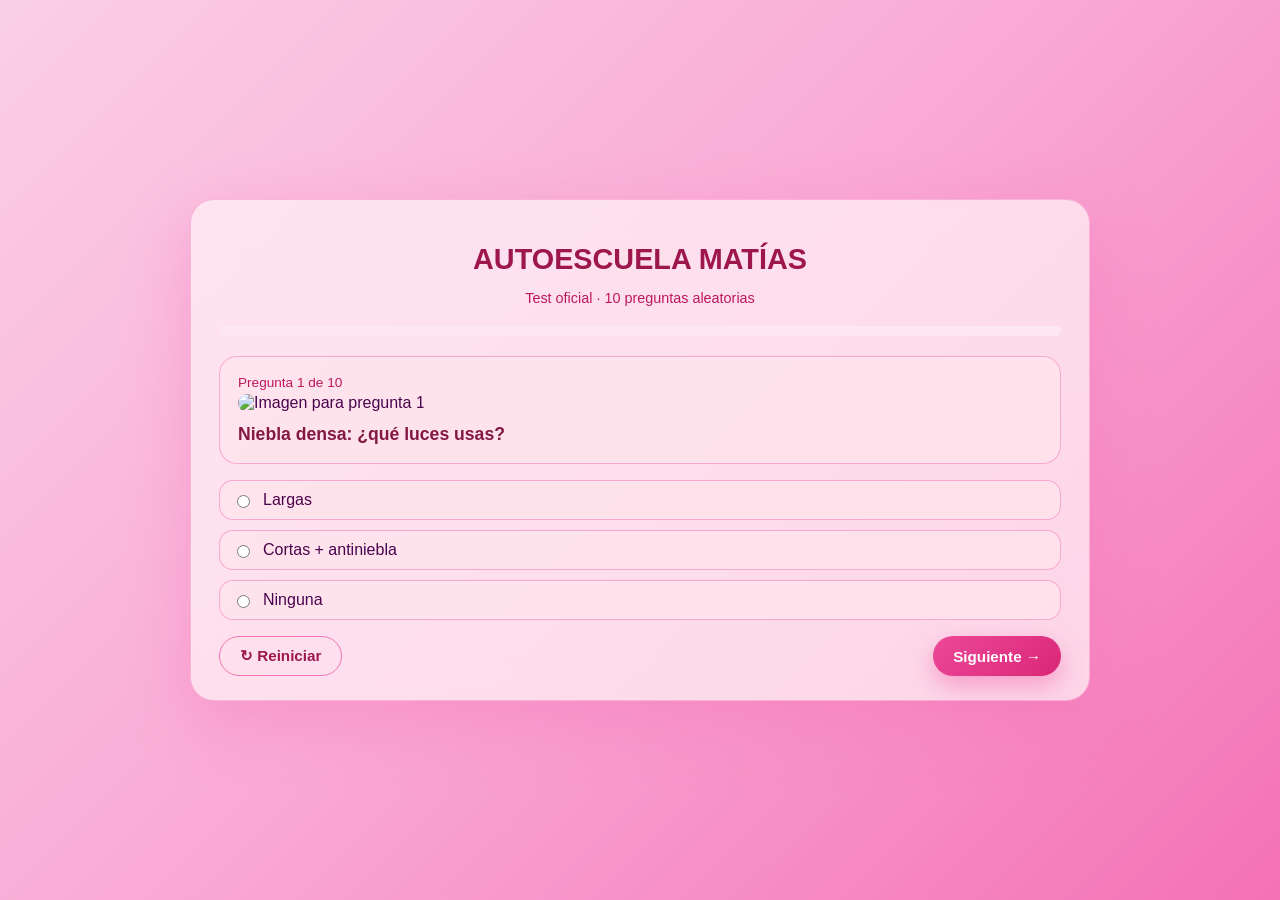
==== commit ee792b2d: "refactor: Clean semantic HTML without inline styles - Use semantic HTML tags (header, section) - Add" ====
--- a/index.html
+++ b/index.html
@@ -3,41 +3,59 @@
   <head>
     <meta charset="UTF-8" />
     <meta name="viewport" content="width=device-width, initial-scale=1.0" />
-    <title>Autoescuela Matías — Test</title>
+    <meta name="description" content="Test oficial de la Autoescuela Matías - 10 preguntas aleatorias" />
+    <title>Autoescuela Matías — Test de Conducción</title>
     <link rel="stylesheet" href="styles.css" />
   </head>
 
   <body>
-    <div class="card">
-      <div class="title">AUTOESCUELA MATÍAS</div>
-      <div class="subtitle">Test oficial · 10 preguntas aleatorias</div>
+    <!-- Contenedor principal de la aplicación -->
+    <div class="card" id="app-container">
+      <!-- Encabezado -->
+      <header>
+        <h1 class="title">AUTOESCUELA MATÍAS</h1>
+        <p class="subtitle">Test oficial · 10 preguntas aleatorias</p>
+      </header>
 
+      <!-- Barra de progreso -->
       <div class="progress-bar">
         <div class="progress-fill" id="barra-progreso"></div>
       </div>
 
-      <div class="question-box">
-        <div class="question-number" id="numero-pregunta">Pregunta 1 de 10</div>
-        <img id="imagen-pregunta" class="question-image" alt="Imagen de la pregunta" />
-        <div class="question-text" id="texto-pregunta">Cargando...</div>
+      <!-- Caja de pregunta -->
+      <section class="question-box">
+        <div class="question-number" id="numero-pregunta">
+          Cargando...
+        </div>
+        <img 
+          id="imagen-pregunta" 
+          class="question-image" 
+          alt="Imagen de la pregunta" 
+          src="data:image/svg+xml,%3Csvg xmlns='http://www.w3.org/2000/svg' width='600' height='200'%3E%3Crect fill='%23f0f0f0' width='600' height='200'/%3E%3C/svg%3E"
+        />
+        <div class="question-text" id="texto-pregunta">Cargando pregunta...</div>
+      </section>
+
+      <!-- Contenedor de opciones -->
+      <div class="options" id="contenedor-opciones"></div>
+
+      <!-- Botones de acción -->
+      <div class="buttons-container">
+        <button class="btn btn-ghost" id="btn-reiniciar">
+          ↻ Reiniciar
+        </button>
+        <button class="btn btn-primary" id="btn-siguiente" disabled>
+          Siguiente →
+        </button>
       </div>
 
-      <div class="options" id="contenedor-opciones"></div>
-
-      <div class="buttons-container">
-        <button class="btn btn-ghost" id="btn-reiniciar">Reiniciar</button>
-        <button class="btn btn-primary" id="btn-siguiente">Siguiente →</button>
-      </div>
-
-      <div class="result-box" id="resultado">
-        <div id="texto-resultado"></div>
-        <div id="badge-nivel" class="badge"></div>
-        <div id="texto-nivel" style="margin-top: 6px;"></div>
-      </div>
+      <!-- Caja de resultados (inicialmente oculta) -->
+      <div class="result-box" id="resultado"></div>
     </div>
 
-    <!-- Módulos JavaScript -->
+    <!-- Módulos JavaScript en orden correcto -->
     <script src="data.js"></script>
+    <script src="components.js"></script>
     <script src="app.js"></script>
   </body>
 </html>
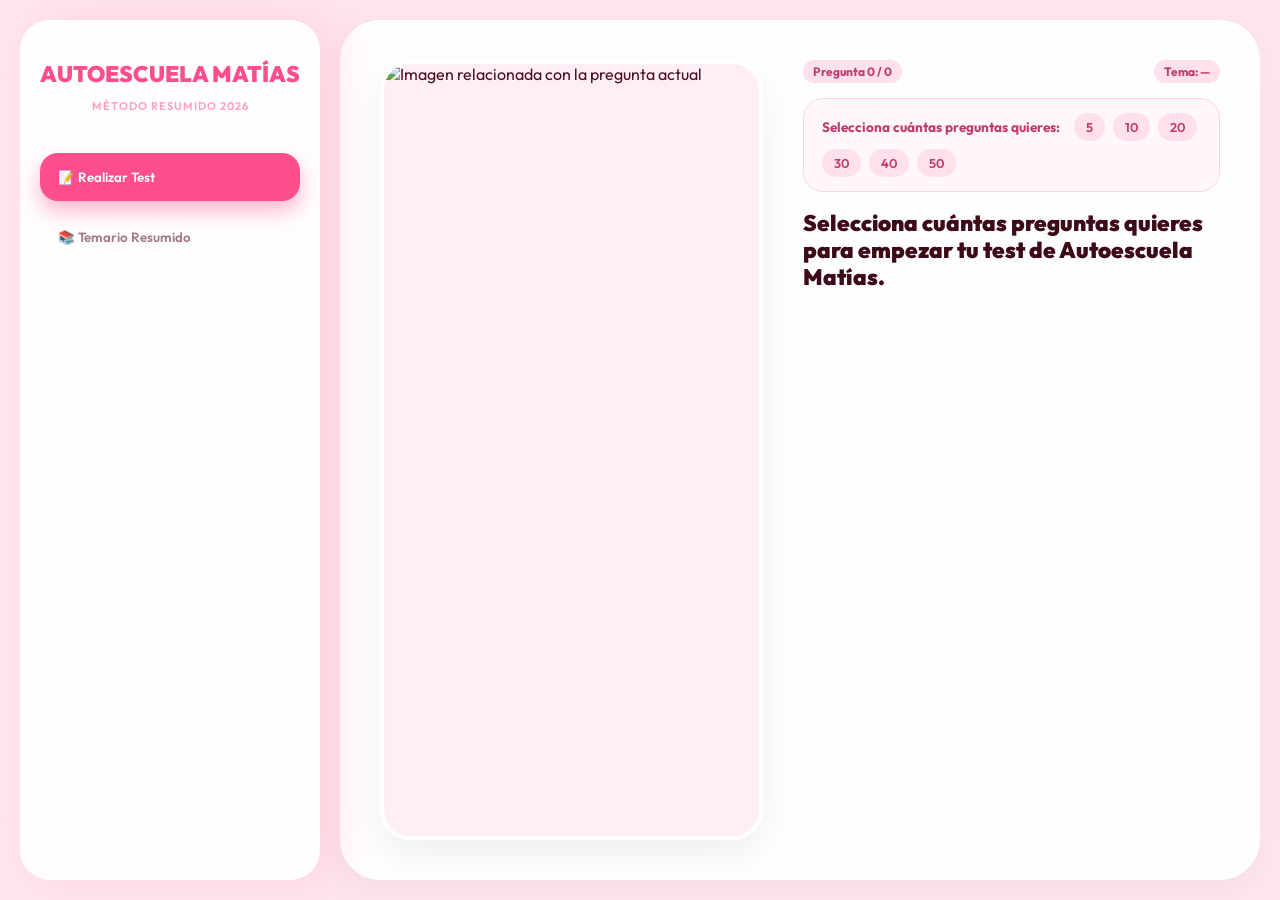
==== commit 57b1ddc9: "feat(html): reestructurar index.html con HTML semantico (aside, main, section) y sin CSS ni JS inlin" ====
--- a/index.html
+++ b/index.html
@@ -3,59 +3,95 @@
   <head>
     <meta charset="UTF-8" />
     <meta name="viewport" content="width=device-width, initial-scale=1.0" />
-    <meta name="description" content="Test oficial de la Autoescuela Matías - 10 preguntas aleatorias" />
-    <title>Autoescuela Matías — Test de Conducción</title>
+    <meta name="description" content="Autoescuela Matías — Campus 2026. Test de conducción con temario resumido del permiso B." />
+    <title>Autoescuela Matías — Campus 2026</title>
     <link rel="stylesheet" href="styles.css" />
   </head>
 
   <body>
-    <!-- Contenedor principal de la aplicación -->
-    <div class="card" id="app-container">
-      <!-- Encabezado -->
-      <header>
-        <h1 class="title">AUTOESCUELA MATÍAS</h1>
-        <p class="subtitle">Test oficial · 10 preguntas aleatorias</p>
-      </header>
 
-      <!-- Barra de progreso -->
-      <div class="progress-bar">
-        <div class="progress-fill" id="barra-progreso"></div>
+    <!-- SIDEBAR DE NAVEGACIÓN -->
+    <aside class="sidebar">
+      <div class="brand">
+        <h1>AUTOESCUELA MATÍAS</h1>
+        <p>MÉTODO RESUMIDO 2026</p>
       </div>
+      <nav class="nav-group">
+        <button class="nav-btn active" id="nav-test" onclick="showPage('test', this)">📝 Realizar Test</button>
+        <button class="nav-btn" id="nav-temario" onclick="showPage('temario', this)">📚 Temario Resumido</button>
+      </nav>
+    </aside>
 
-      <!-- Caja de pregunta -->
-      <section class="question-box">
-        <div class="question-number" id="numero-pregunta">
-          Cargando...
+    <!-- CONTENIDO PRINCIPAL -->
+    <main class="main-content">
+
+      <!-- PANEL TEST -->
+      <section id="test" class="panel active">
+        <div class="test-grid">
+
+          <!-- Imagen de la pregunta -->
+          <div class="image-container">
+            <img id="main-img" src="https://images.unsplash.com/photo-1511919884226-fd3cad34687c?q=80&w=800" alt="Imagen relacionada con la pregunta actual" />
+          </div>
+
+          <!-- Área de pregunta y opciones -->
+          <div class="question-area">
+
+            <!-- Cabecera con badges -->
+            <div class="question-header">
+              <span class="badge" id="question-counter">Pregunta 0 / 0</span>
+              <span class="badge" id="question-topic">Tema: —</span>
+            </div>
+
+            <!-- Selector de cantidad de preguntas -->
+            <div class="selector-box" id="selector-box">
+              <span class="selector-label">Selecciona cuántas preguntas quieres:</span>
+              <button class="selector-btn" onclick="setQuestionCount(5)">5</button>
+              <button class="selector-btn" onclick="setQuestionCount(10)">10</button>
+              <button class="selector-btn" onclick="setQuestionCount(20)">20</button>
+              <button class="selector-btn" onclick="setQuestionCount(30)">30</button>
+              <button class="selector-btn" onclick="setQuestionCount(40)">40</button>
+              <button class="selector-btn" onclick="setQuestionCount(50)">50</button>
+            </div>
+
+            <!-- Texto de la pregunta -->
+            <div id="q-txt" class="question-text"></div>
+
+            <!-- Título de opciones -->
+            <div class="options-title" id="options-title" style="display:none;">Elige una respuesta:</div>
+
+            <!-- Contenedor de opciones (generado por components.js) -->
+            <div id="options-box"></div>
+
+            <!-- Feedback / Explicación -->
+            <div id="feedback"></div>
+
+            <!-- Caja de resultados finales (generado por components.js) -->
+            <div id="result-box" class="result-box" style="display:none;"></div>
+
+            <!-- Botón siguiente -->
+            <button id="next-btn" class="btn-next" style="display:none;">Siguiente pregunta →</button>
+
+          </div>
         </div>
-        <img 
-          id="imagen-pregunta" 
-          class="question-image" 
-          alt="Imagen de la pregunta" 
-          src="data:image/svg+xml,%3Csvg xmlns='http://www.w3.org/2000/svg' width='600' height='200'%3E%3Crect fill='%23f0f0f0' width='600' height='200'/%3E%3C/svg%3E"
-        />
-        <div class="question-text" id="texto-pregunta">Cargando pregunta...</div>
       </section>
 
-      <!-- Contenedor de opciones -->
-      <div class="options" id="contenedor-opciones"></div>
+      <!-- PANEL TEMARIO -->
+      <section id="temario" class="panel">
+        <div class="temario-header">
+          <h2>Contenido del Manual 2026 (Resumido)</h2>
+          <p>Basado en el manual resumido del permiso B 2026.</p>
+        </div>
+        <!-- Tarjetas generadas por components.js + app.js -->
+        <div id="topic-grid"></div>
+      </section>
 
-      <!-- Botones de acción -->
-      <div class="buttons-container">
-        <button class="btn btn-ghost" id="btn-reiniciar">
-          ↻ Reiniciar
-        </button>
-        <button class="btn btn-primary" id="btn-siguiente" disabled>
-          Siguiente →
-        </button>
-      </div>
+    </main>
 
-      <!-- Caja de resultados (inicialmente oculta) -->
-      <div class="result-box" id="resultado"></div>
-    </div>
-
-    <!-- Módulos JavaScript en orden correcto -->
+    <!-- Módulos JavaScript en orden correcto (Model → View → Controller) -->
     <script src="data.js"></script>
     <script src="components.js"></script>
     <script src="app.js"></script>
+
   </body>
 </html>
--- a/styles.css
+++ b/styles.css
@@ -1,192 +1,421 @@
+@import url('https://fonts.googleapis.com/css2?family=Outfit:wght@300;600;900&display=swap');
+
+/* ============================
+   RESET Y BASE
+   ============================ */
+
 * {
   box-sizing: border-box;
-  font-family: "Segoe UI", sans-serif;
+  font-family: 'Outfit', sans-serif;
 }
 
 body {
   margin: 0;
-  min-height: 100vh;
+  padding: 0;
+  height: 100vh;
+  display: flex;
+  background: #ffe6f0;
+  color: #4a0e1e;
+  overflow: hidden;
+}
+
+/* ============================
+   SIDEBAR
+   ============================ */
+
+.sidebar {
+  width: 300px;
+  background: rgba(255, 255, 255, 0.9);
+  margin: 20px;
+  border-radius: 30px;
+  display: flex;
+  flex-direction: column;
+  padding: 40px 20px;
+  box-shadow: 15px 0 50px rgba(255, 182, 193, 0.4);
+  backdrop-filter: blur(12px);
+}
+
+.sidebar h1 {
+  color: #ff4d8d;
+  font-weight: 900;
+  font-size: 1.4rem;
+  text-align: center;
+  margin: 0;
+}
+
+.sidebar p {
+  text-align: center;
+  font-size: 0.7rem;
+  color: #ff9fbf;
+  font-weight: 600;
+  margin-bottom: 40px;
+  text-transform: uppercase;
+  letter-spacing: 1px;
+}
+
+.nav-group {
+  display: flex;
+  flex-direction: column;
+  gap: 8px;
+}
+
+.nav-btn {
+  padding: 16px 18px;
+  border-radius: 18px;
+  border: none;
+  background: transparent;
+  text-align: left;
+  font-weight: 600;
+  color: #a37b86;
+  cursor: pointer;
+  transition: 0.25s;
+  display: flex;
+  align-items: center;
+  gap: 12px;
+  margin-bottom: 4px;
+}
+
+.nav-btn:hover {
+  background: #ffe0ec;
+  color: #ff4d8d;
+}
+
+.nav-btn.active {
+  background: #ff4d8d;
+  color: white;
+  box-shadow: 0 10px 20px rgba(255, 77, 141, 0.4);
+}
+
+/* ============================
+   CONTENIDO PRINCIPAL
+   ============================ */
+
+.main-content {
+  flex: 1;
+  padding: 20px 20px 20px 0;
+  display: flex;
+  flex-direction: column;
+}
+
+.panel {
+  background: rgba(255, 255, 255, 0.98);
+  border-radius: 40px;
+  flex: 1;
+  display: none;
+  padding: 40px;
+  box-shadow: 0 10px 40px rgba(0, 0, 0, 0.05);
+  overflow-y: auto;
+}
+
+.panel.active {
+  display: flex;
+  flex-direction: column;
+}
+
+/* ============================
+   PANEL TEST
+   ============================ */
+
+.test-grid {
+  display: grid;
+  grid-template-columns: 1.1fr 1.2fr;
+  gap: 40px;
+  height: 100%;
+}
+
+.image-container {
+  border-radius: 30px;
+  overflow: hidden;
+  background: #ffeef5;
+  border: 4px solid white;
+  box-shadow: 0 15px 35px rgba(0, 0, 0, 0.06);
   display: flex;
   align-items: center;
   justify-content: center;
-  background: linear-gradient(135deg, #fbcfe8, #f9a8d4, #f472b6);
-  color: #4a044e;
-}
-
-.card {
-  width: 95%;
-  max-width: 900px;
-  background: rgba(255, 240, 245, 0.75);
-  border-radius: 24px;
-  padding: 24px 28px;
-  backdrop-filter: blur(18px);
-  border: 1px solid rgba(244, 114, 182, 0.4);
-  box-shadow: 0 20px 60px rgba(244, 114, 182, 0.4);
-}
-
-.title {
-  font-size: 1.8rem;
-  font-weight: 700;
-  color: #9d174d;
-  text-align: center;
-  margin-bottom: 10px;
-}
-
-.subtitle {
-  text-align: center;
-  font-size: 0.9rem;
-  color: #be185d;
-  margin-bottom: 20px;
-}
-
-.progress-bar {
+}
+
+.image-container img {
   width: 100%;
-  height: 10px;
-  border-radius: 999px;
-  background: #fce7f3;
-  overflow: hidden;
-  margin-bottom: 20px;
-}
-
-.progress-fill {
   height: 100%;
-  width: 0%;
-  background: linear-gradient(90deg, #ec4899, #db2777);
-  transition: width 0.3s ease;
-}
-
-.question-box {
-  background: rgba(255, 228, 235, 0.8);
-  border-radius: 18px;
-  padding: 18px;
-  border: 1px solid rgba(244, 114, 182, 0.5);
-  margin-bottom: 16px;
-}
-
-.question-image {
-  width: 100%;
-  height: 200px;
   object-fit: cover;
-  border-radius: 12px;
-  margin-bottom: 12px;
-}
-
-.question-number {
-  font-size: 0.85rem;
-  color: #be185d;
-  margin-bottom: 4px;
-}
-
-.question-text {
-  font-size: 1.1rem;
-  font-weight: 600;
-  color: #831843;
-}
-
-.options {
-  display: grid;
-  gap: 10px;
-  margin-bottom: 16px;
-  margin-top: 10px;
-}
-
-.option {
-  border-radius: 14px;
-  padding: 10px 12px;
-  background: rgba(255, 228, 235, 0.7);
-  border: 1px solid rgba(244, 114, 182, 0.5);
-  cursor: pointer;
-  display: flex;
+}
+
+.question-area {
+  display: flex;
+  flex-direction: column;
+}
+
+.question-header {
+  margin-bottom: 15px;
+  display: flex;
+  justify-content: space-between;
   align-items: center;
   gap: 10px;
-  transition: all 0.18s ease;
+}
+
+.question-text {
+  font-size: 1.4rem;
+  font-weight: 900;
+  line-height: 1.2;
+  margin-bottom: 20px;
+  color: #3d0a18;
+}
+
+.options-title {
+  font-size: 0.85rem;
+  text-transform: uppercase;
+  letter-spacing: 1px;
+  color: #ff7aa8;
+  margin-bottom: 6px;
+}
+
+/* ============================
+   OPCIONES DE RESPUESTA
+   ============================ */
+
+.option {
+  background: #fdfdfd;
+  border: 2px solid #f5d3df;
+  padding: 16px;
+  border-radius: 18px;
+  margin-bottom: 10px;
+  cursor: pointer;
+  font-weight: 600;
+  transition: 0.2s;
 }
 
 .option:hover {
-  background: rgba(244, 114, 182, 0.2);
-  border-color: #ec4899;
-  transform: translateY(-1px);
+  border-color: #ffb6c1;
+  background: #fff7fb;
 }
 
 .option.correct {
-  background: rgba(34, 197, 94, 0.25);
-  border-color: #22c55e;
+  background: #e7fbf3;
+  border-color: #2ecc71;
+  color: #1e5631;
 }
 
 .option.incorrect {
-  background: rgba(239, 68, 68, 0.25);
-  border-color: #ef4444;
-}
-
-.btn {
+  background: #fff1f1;
+  border-color: #ff5e5e;
+  color: #7a1a1a;
+}
+
+/* ============================
+   BOTONES
+   ============================ */
+
+.btn-next {
+  background: #ff4d8d;
+  color: white;
   border: none;
+  padding: 16px 20px;
+  border-radius: 20px;
+  font-weight: 800;
+  cursor: pointer;
+  margin-top: 16px;
+  align-self: flex-end;
+  box-shadow: 0 10px 20px rgba(255, 77, 141, 0.4);
+}
+
+.btn-next:hover {
+  background: #e63f7a;
+}
+
+/* ============================
+   SELECTOR DE PREGUNTAS
+   ============================ */
+
+.selector-box {
+  background: #fff7fb;
+  border-radius: 20px;
+  padding: 14px 18px;
+  border: 1px solid #ffd2e5;
+  display: flex;
+  flex-wrap: wrap;
+  gap: 8px;
+  align-items: center;
+  margin-bottom: 18px;
+}
+
+.selector-label {
+  font-size: 0.85rem;
+  font-weight: 700;
+  color: #c03b6b;
+  margin-right: 6px;
+}
+
+.selector-btn {
   border-radius: 999px;
-  padding: 10px 20px;
-  font-size: 0.95rem;
+  border: none;
+  padding: 6px 12px;
+  font-size: 0.8rem;
+  cursor: pointer;
+  background: #ffe0ec;
+  color: #c03b6b;
   font-weight: 600;
-  cursor: pointer;
-  transition: all 0.18s ease;
-}
-
-.btn-primary {
-  background: linear-gradient(135deg, #ec4899, #db2777);
+  transition: 0.2s;
+}
+
+.selector-btn:hover {
+  background: #ffb6d4;
+}
+
+.selector-btn.active {
+  background: #ff4d8d;
   color: white;
-  box-shadow: 0 10px 25px rgba(236, 72, 153, 0.4);
-}
-
-.btn-primary:hover {
-  filter: brightness(1.05);
-  transform: translateY(-1px);
-}
-
-.btn-ghost {
-  background: transparent;
-  color: #9d174d;
-  border: 1px solid #f472b6;
-}
-
-.btn-ghost:hover {
-  background: rgba(255, 228, 235, 0.7);
+}
+
+/* ============================
+   BADGES
+   ============================ */
+
+.badge {
+  padding: 4px 10px;
+  border-radius: 999px;
+  font-size: 0.75rem;
+  font-weight: 700;
+  background: #ffe0ec;
+  color: #c03b6b;
+}
+
+/* ============================
+   FEEDBACK Y RESULTADOS
+   ============================ */
+
+#feedback {
+  display: none;
+  padding: 14px;
+  background: #fff8f9;
+  border-radius: 15px;
+  border-left: 5px solid #ff4d8d;
+  margin: 10px 0;
+  font-size: 0.9rem;
 }
 
 .result-box {
   margin-top: 20px;
-  padding: 16px;
-  border-radius: 16px;
-  background: rgba(255, 228, 235, 0.9);
-  border: 1px solid rgba(244, 114, 182, 0.5);
+  padding: 18px;
+  border-radius: 20px;
+  background: #fff0f6;
+  border: 1px solid #ffc2dd;
+  font-size: 0.95rem;
+}
+
+.result-title {
+  font-weight: 900;
+  color: #c03b6b;
+  margin-bottom: 6px;
+}
+
+/* ============================
+   PANEL TEMARIO
+   ============================ */
+
+.temario-header {
+  margin-bottom: 20px;
+}
+
+.temario-header h2 {
+  color: #ff4d8d;
+  font-weight: 900;
+  margin: 0 0 6px 0;
+}
+
+.temario-header p {
+  margin: 0;
+  font-size: 0.9rem;
+  color: #a37b86;
+}
+
+.card {
+  background: #fff9fb;
+  padding: 18px 20px;
+  border-radius: 20px;
+  border: 1px solid #ffdeeb;
+  margin-bottom: 10px;
+}
+
+.card-header {
+  display: flex;
+  justify-content: space-between;
+  align-items: center;
+  cursor: pointer;
+}
+
+.card h3 {
+  margin: 0;
+  color: #ff4d8d;
+  font-size: 1rem;
+}
+
+.card-toggle {
+  font-size: 1.2rem;
+  color: #ff9fbf;
+}
+
+.card-body {
+  margin-top: 10px;
+  font-size: 0.9rem;
+  color: #5b2b3a;
   display: none;
-}
-
-.badge {
-  display: inline-block;
-  padding: 6px 12px;
-  border-radius: 999px;
-  font-size: 0.85rem;
-  margin-top: 6px;
-  font-weight: 600;
-}
-
-.badge-basic {
-  background: #ffe4e6;
-  color: #db2777;
-  border: 1px solid #f9a8d4;
-}
-
-.badge-mid {
-  background: #f0fdf4;
-  color: #22c55e;
-  border: 1px solid #86efac;
-}
-
-.badge-advanced {
-  background: #eff6ff;
-  color: #3b82f6;
-  border: 1px solid #93c5fd;
-}
-
-.buttons-container {
-  display: flex;
-  justify-content: space-between;
-  margin-top: 10px;
-}
+  line-height: 1.4;
+  white-space: pre-line;
+}
+
+/* ============================
+   SCROLLBAR PERSONALIZADA
+   ============================ */
+
+.panel::-webkit-scrollbar {
+  width: 8px;
+}
+
+.panel::-webkit-scrollbar-track {
+  background: #ffe6f0;
+  border-radius: 10px;
+}
+
+.panel::-webkit-scrollbar-thumb {
+  background: #ff9fbf;
+  border-radius: 10px;
+}
+
+/* ============================
+   RESPONSIVE
+   ============================ */
+
+@media (max-width: 900px) {
+  body {
+    flex-direction: column;
+    height: auto;
+    overflow: auto;
+  }
+
+  .sidebar {
+    width: auto;
+    margin: 10px;
+    border-radius: 20px;
+    flex-direction: row;
+    align-items: center;
+    justify-content: space-between;
+    gap: 10px;
+  }
+
+  .nav-group {
+    flex-direction: row;
+  }
+
+  .main-content {
+    padding: 10px;
+  }
+
+  .panel {
+    border-radius: 20px;
+    padding: 20px;
+  }
+
+  .test-grid {
+    grid-template-columns: 1fr;
+  }
+}
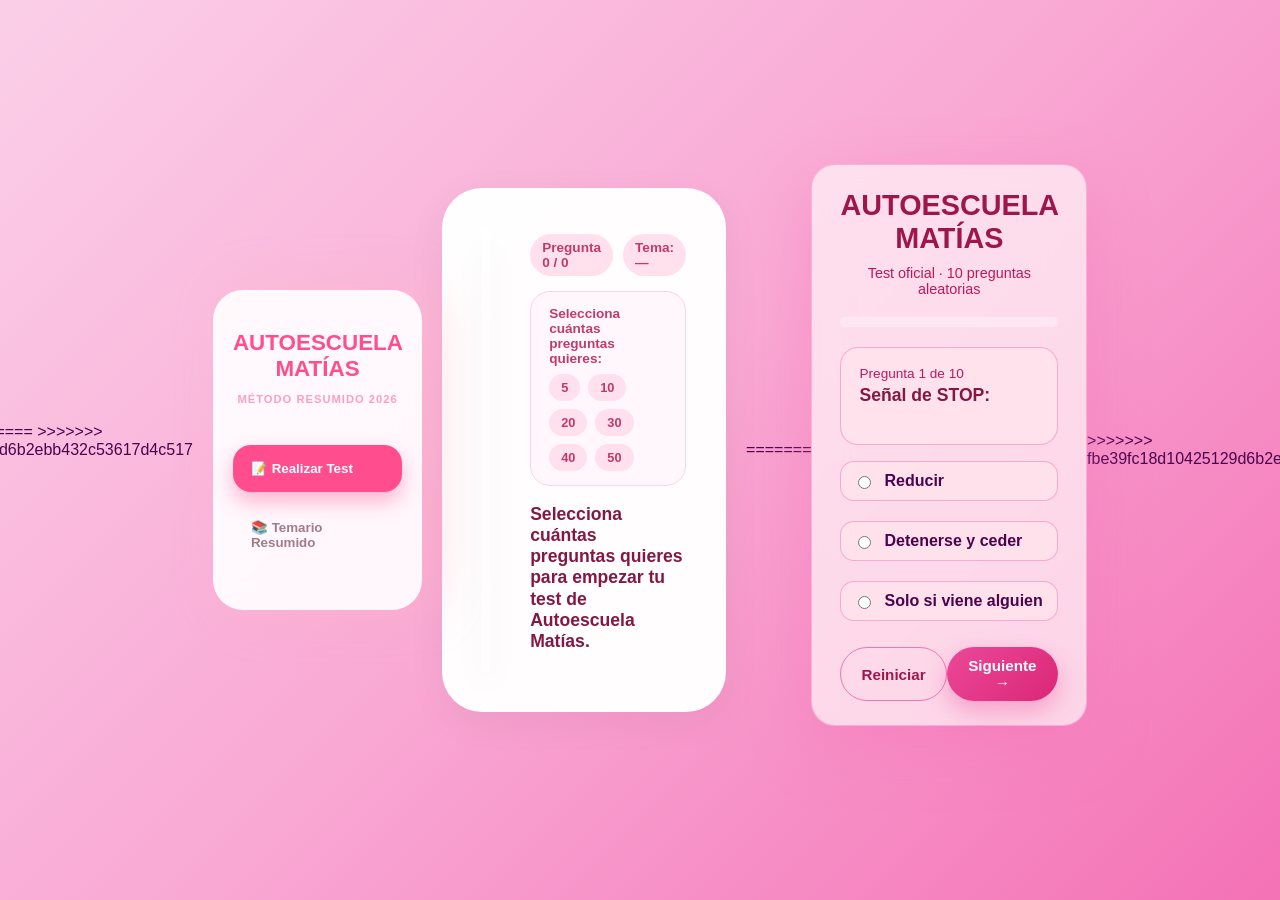
==== commit a5a85af3: "Merge branch 'main' of https://github.com/salfarot-cloud/Autoescuela-Mat-as" ====
--- a/index.html
+++ b/index.html
@@ -1,97 +1,867 @@
 <!DOCTYPE html>
 <html lang="es">
-  <head>
-    <meta charset="UTF-8" />
-    <meta name="viewport" content="width=device-width, initial-scale=1.0" />
-    <meta name="description" content="Autoescuela Matías — Campus 2026. Test de conducción con temario resumido del permiso B." />
+<head>
+<<<<<<< HEAD
+    <meta charset="UTF-8">
+    <meta name="viewport" content="width=device-width, initial-scale=1.0">
     <title>Autoescuela Matías — Campus 2026</title>
-    <link rel="stylesheet" href="styles.css" />
-  </head>
-
-  <body>
-
-    <!-- SIDEBAR DE NAVEGACIÓN -->
-    <aside class="sidebar">
-      <div class="brand">
-        <h1>AUTOESCUELA MATÍAS</h1>
-        <p>MÉTODO RESUMIDO 2026</p>
-      </div>
-      <nav class="nav-group">
-        <button class="nav-btn active" id="nav-test" onclick="showPage('test', this)">📝 Realizar Test</button>
-        <button class="nav-btn" id="nav-temario" onclick="showPage('temario', this)">📚 Temario Resumido</button>
-      </nav>
-    </aside>
-
-    <!-- CONTENIDO PRINCIPAL -->
-    <main class="main-content">
-
-      <!-- PANEL TEST -->
-      <section id="test" class="panel active">
-        <div class="test-grid">
-
-          <!-- Imagen de la pregunta -->
-          <div class="image-container">
-            <img id="main-img" src="https://images.unsplash.com/photo-1511919884226-fd3cad34687c?q=80&w=800" alt="Imagen relacionada con la pregunta actual" />
-          </div>
-
-          <!-- Área de pregunta y opciones -->
-          <div class="question-area">
-
-            <!-- Cabecera con badges -->
-            <div class="question-header">
-              <span class="badge" id="question-counter">Pregunta 0 / 0</span>
-              <span class="badge" id="question-topic">Tema: —</span>
+    <style>
+        @import url('https://fonts.googleapis.com/css2?family=Outfit:wght@300;600;900&display=swap');
+
+        * { box-sizing: border-box; font-family: 'Outfit', sans-serif; }
+        body { margin: 0; padding: 0; height: 100vh; display: flex; background: #ffe6f0; color: #4a0e1e; overflow: hidden; }
+
+        /* SIDEBAR */
+        .sidebar { 
+            width: 300px; background: rgba(255,255,255,0.9); margin: 20px; border-radius: 30px; 
+            display: flex; flex-direction: column; padding: 40px 20px;
+            box-shadow: 15px 0 50px rgba(255, 182, 193, 0.4);
+            backdrop-filter: blur(12px);
+        }
+        .sidebar h1 { color: #ff4d8d; font-weight: 900; font-size: 1.4rem; text-align: center; margin: 0; }
+        .sidebar p { text-align: center; font-size: 0.7rem; color: #ff9fbf; font-weight: 600; margin-bottom: 40px; text-transform: uppercase; letter-spacing: 1px; }
+
+        .nav-group { display: flex; flex-direction: column; gap: 8px; }
+        .nav-btn {
+            padding: 16px 18px; border-radius: 18px; border: none; background: transparent;
+            text-align: left; font-weight: 600; color: #a37b86; cursor: pointer;
+            transition: 0.25s; display: flex; align-items: center; gap: 12px; margin-bottom: 4px;
+        }
+        .nav-btn:hover { background: #ffe0ec; color: #ff4d8d; }
+        .nav-btn.active { background: #ff4d8d; color: white; box-shadow: 0 10px 20px rgba(255, 77, 141, 0.4); }
+
+        /* MAIN */
+        .main-content { flex: 1; padding: 20px 20px 20px 0; display: flex; flex-direction: column; }
+        .panel { 
+            background: rgba(255,255,255,0.98); border-radius: 40px; flex: 1; display: none; padding: 40px;
+            box-shadow: 0 10px 40px rgba(0,0,0,0.05); overflow-y: auto;
+        }
+        .panel.active { display: flex; flex-direction: column; }
+
+        /* TEST */
+        .test-grid { display: grid; grid-template-columns: 1.1fr 1.2fr; gap: 40px; height: 100%; }
+        .image-container { 
+            border-radius: 30px; overflow: hidden; background: #ffeef5; 
+            border: 4px solid white; box-shadow: 0 15px 35px rgba(0,0,0,0.06);
+            display: flex; align-items: center; justify-content: center;
+        }
+        .image-container img { width: 100%; height: 100%; object-fit: cover; }
+
+        .question-area { display:flex; flex-direction:column; }
+        .question-header { margin-bottom: 15px; display:flex; justify-content:space-between; align-items:center; gap:10px; }
+        .question-text { font-size: 1.4rem; font-weight: 900; line-height: 1.2; margin-bottom: 20px; color: #3d0a18; }
+
+        .options-title { font-size: 0.85rem; text-transform: uppercase; letter-spacing: 1px; color:#ff7aa8; margin-bottom:6px; }
+
+        .option {
+            background: #fdfdfd; border: 2px solid #f5d3df; padding: 16px; border-radius: 18px;
+            margin-bottom: 10px; cursor: pointer; font-weight: 600; transition: 0.2s;
+        }
+        .option:hover { border-color: #ffb6c1; background: #fff7fb; }
+        .option.correct { background: #e7fbf3; border-color: #2ecc71; color: #1e5631; }
+        .option.incorrect { background: #fff1f1; border-color: #ff5e5e; color: #7a1a1a; }
+
+        .btn-next { background: #ff4d8d; color: white; border: none; padding: 16px 20px; border-radius: 20px; font-weight: 800; cursor: pointer; margin-top: 16px; align-self:flex-end; box-shadow:0 10px 20px rgba(255,77,141,0.4); }
+        .btn-next:hover { background:#e63f7a; }
+
+        .selector-box {
+            background:#fff7fb; border-radius:20px; padding:14px 18px; border:1px solid #ffd2e5; display:flex; flex-wrap:wrap; gap:8px; align-items:center; margin-bottom:18px;
+        }
+        .selector-label { font-size:0.85rem; font-weight:700; color:#c03b6b; margin-right:6px; }
+        .selector-btn {
+            border-radius:999px; border:none; padding:6px 12px; font-size:0.8rem; cursor:pointer; background:#ffe0ec; color:#c03b6b; font-weight:600; transition:0.2s;
+        }
+        .selector-btn:hover { background:#ffb6d4; }
+        .selector-btn.active { background:#ff4d8d; color:white; }
+
+        .badge {
+            padding:4px 10px; border-radius:999px; font-size:0.75rem; font-weight:700; background:#ffe0ec; color:#c03b6b;
+        }
+
+        #feedback {
+            display:none; padding:14px; background:#fff8f9; border-radius:15px; border-left:5px solid #ff4d8d; margin:10px 0; font-size:0.9rem;
+        }
+
+        .result-box {
+            margin-top:20px; padding:18px; border-radius:20px; background:#fff0f6; border:1px solid #ffc2dd; font-size:0.95rem;
+        }
+        .result-title { font-weight:900; color:#c03b6b; margin-bottom:6px; }
+
+        /* TEMARIO */
+        .temario-header { margin-bottom:20px; }
+        .temario-header h2 { color:#ff4d8d; font-weight:900; margin:0 0 6px 0; }
+        .temario-header p { margin:0; font-size:0.9rem; color:#a37b86; }
+
+        .card { background: #fff9fb; padding: 18px 20px; border-radius: 20px; border: 1px solid #ffdeeb; margin-bottom: 10px; }
+        .card-header { display:flex; justify-content:space-between; align-items:center; cursor:pointer; }
+        .card h3 { margin: 0; color: #ff4d8d; font-size: 1rem; }
+        .card-toggle { font-size:1.2rem; color:#ff9fbf; }
+        .card-body { margin-top:10px; font-size:0.9rem; color:#5b2b3a; display:none; line-height:1.4; white-space:pre-line; }
+
+        /* SCROLL */
+        .panel::-webkit-scrollbar { width: 8px; }
+        .panel::-webkit-scrollbar-track { background: #ffe6f0; border-radius: 10px; }
+        .panel::-webkit-scrollbar-thumb { background: #ff9fbf; border-radius: 10px; }
+
+        @media (max-width: 900px) {
+            body { flex-direction:column; height:auto; overflow:auto; }
+            .sidebar { width:auto; margin:10px; border-radius:20px; flex-direction:row; align-items:center; justify-content:space-between; gap:10px; }
+            .nav-group { flex-direction:row; }
+            .main-content { padding:10px; }
+            .panel { border-radius:20px; padding:20px; }
+            .test-grid { grid-template-columns:1fr; }
+        }
+    </style>
+=======
+  <meta charset="UTF-8" />
+  <title>Autoescuela Matías — Test</title>
+
+  <style>
+    * { box-sizing: border-box; font-family: "Segoe UI", sans-serif; }
+
+    body {
+      margin: 0;
+      min-height: 100vh;
+      display: flex;
+      align-items: center;
+      justify-content: center;
+      background: linear-gradient(135deg, #fbcfe8, #f9a8d4, #f472b6);
+      color: #4a044e;
+    }
+
+    .card {
+      width: 95%;
+      max-width: 900px;
+      background: rgba(255, 240, 245, 0.75);
+      border-radius: 24px;
+      padding: 24px 28px;
+      backdrop-filter: blur(18px);
+      border: 1px solid rgba(244, 114, 182, 0.4);
+      box-shadow: 0 20px 60px rgba(244, 114, 182, 0.4);
+    }
+
+    .title {
+      font-size: 1.8rem;
+      font-weight: 700;
+      color: #9d174d;
+      text-align: center;
+      margin-bottom: 10px;
+    }
+
+    .subtitle {
+      text-align: center;
+      font-size: 0.9rem;
+      color: #be185d;
+      margin-bottom: 20px;
+    }
+
+    .progress-bar {
+      width: 100%;
+      height: 10px;
+      border-radius: 999px;
+      background: #fce7f3;
+      overflow: hidden;
+      margin-bottom: 20px;
+    }
+
+    .progress-fill {
+      height: 100%;
+      width: 0%;
+      background: linear-gradient(90deg, #ec4899, #db2777);
+      transition: width 0.3s ease;
+    }
+
+    .question-box {
+      background: rgba(255, 228, 235, 0.8);
+      border-radius: 18px;
+      padding: 18px;
+      border: 1px solid rgba(244, 114, 182, 0.5);
+      margin-bottom: 16px;
+    }
+
+    .question-number {
+      font-size: 0.85rem;
+      color: #be185d;
+      margin-bottom: 4px;
+    }
+
+    .question-text {
+      font-size: 1.1rem;
+      font-weight: 600;
+      color: #831843;
+    }
+
+    .options {
+      display: grid;
+      gap: 10px;
+      margin-bottom: 16px;
+      margin-top: 10px;
+    }
+
+    .option {
+      border-radius: 14px;
+      padding: 10px 12px;
+      background: rgba(255, 228, 235, 0.7);
+      border: 1px solid rgba(244, 114, 182, 0.5);
+      cursor: pointer;
+      display: flex;
+      align-items: center;
+      gap: 10px;
+      transition: all 0.18s ease;
+    }
+
+    .option:hover {
+      background: rgba(244, 114, 182, 0.2);
+      border-color: #ec4899;
+      transform: translateY(-1px);
+    }
+
+    .option.correct {
+      background: rgba(34, 197, 94, 0.25);
+      border-color: #22c55e;
+    }
+
+    .option.incorrect {
+      background: rgba(239, 68, 68, 0.25);
+      border-color: #ef4444;
+    }
+
+    .btn {
+      border: none;
+      border-radius: 999px;
+      padding: 10px 20px;
+      font-size: 0.95rem;
+      font-weight: 600;
+      cursor: pointer;
+      transition: all 0.18s ease;
+    }
+
+    .btn-primary {
+      background: linear-gradient(135deg, #ec4899, #db2777);
+      color: white;
+      box-shadow: 0 10px 25px rgba(236, 72, 153, 0.4);
+    }
+
+    .btn-primary:hover {
+      filter: brightness(1.05);
+      transform: translateY(-1px);
+    }
+
+    .btn-ghost {
+      background: transparent;
+      color: #9d174d;
+      border: 1px solid #f472b6;
+    }
+
+    .btn-ghost:hover {
+      background: rgba(255, 228, 235, 0.7);
+    }
+
+    .result-box {
+      margin-top: 20px;
+      padding: 16px;
+      border-radius: 16px;
+      background: rgba(255, 228, 235, 0.9);
+      border: 1px solid rgba(244, 114, 182, 0.5);
+      display: none;
+    }
+
+    .badge {
+      display: inline-block;
+      padding: 6px 12px;
+      border-radius: 999px;
+      font-size: 0.85rem;
+      margin-top: 6px;
+      font-weight: 600;
+    }
+
+    .badge-basic {
+      background: #ffe4e6;
+      color: #db2777;
+      border: 1px solid #f9a8d4;
+    }
+
+    .badge-mid {
+      background: #f0fdf4;
+      color: #22c55e;
+      border: 1px solid #86efac;
+    }
+
+    .badge-advanced {
+      background: #eff6ff;
+      color: #3b82f6;
+      border: 1px solid #93c5fd;
+    }
+  </style>
+>>>>>>> fbe39fc18d10425129d6b2ebb432c53617d4c517
+</head>
+
+<body>
+<<<<<<< HEAD
+
+    <div class="sidebar">
+        <div class="brand">
+            <h1>AUTOESCUELA MATÍAS</h1>
+            <p>MÉTODO RESUMIDO 2026</p>
+        </div>
+        <div class="nav-group">
+            <button class="nav-btn active" onclick="showPage('test', this)">📝 Realizar Test</button>
+            <button class="nav-btn" onclick="showPage('temario', this)">📚 Temario Resumido</button>
+        </div>
+    </div>
+
+    <div class="main-content">
+        <!-- PANEL TEST -->
+        <div id="test" class="panel active">
+            <div class="test-grid">
+                <div class="image-container">
+                    <img id="main-img" src="https://images.unsplash.com/photo-1511919884226-fd3cad34687c?q=80&w=800">
+                </div>
+                <div class="question-area">
+                    <div class="question-header">
+                        <div>
+                            <span class="badge" id="question-counter">Pregunta 0 / 0</span>
+                        </div>
+                        <div>
+                            <span class="badge" id="question-topic">Tema: —</span>
+                        </div>
+                    </div>
+
+                    <div class="selector-box" id="selector-box">
+                        <span class="selector-label">Selecciona cuántas preguntas quieres:</span>
+                        <button class="selector-btn" onclick="setQuestionCount(5)">5</button>
+                        <button class="selector-btn" onclick="setQuestionCount(10)">10</button>
+                        <button class="selector-btn" onclick="setQuestionCount(20)">20</button>
+                        <button class="selector-btn" onclick="setQuestionCount(30)">30</button>
+                        <button class="selector-btn" onclick="setQuestionCount(40)">40</button>
+                        <button class="selector-btn" onclick="setQuestionCount(50)">50</button>
+                    </div>
+
+                    <div id="q-txt" class="question-text"></div>
+                    <div class="options-title" id="options-title" style="display:none;">Elige una respuesta:</div>
+                    <div id="options-box"></div>
+                    <div id="feedback"></div>
+                    <div id="result-box" class="result-box" style="display:none;"></div>
+                    <button id="next-btn" class="btn-next" style="display:none;" onclick="nextQuestion()">Siguiente pregunta →</button>
+                </div>
             </div>
-
-            <!-- Selector de cantidad de preguntas -->
-            <div class="selector-box" id="selector-box">
-              <span class="selector-label">Selecciona cuántas preguntas quieres:</span>
-              <button class="selector-btn" onclick="setQuestionCount(5)">5</button>
-              <button class="selector-btn" onclick="setQuestionCount(10)">10</button>
-              <button class="selector-btn" onclick="setQuestionCount(20)">20</button>
-              <button class="selector-btn" onclick="setQuestionCount(30)">30</button>
-              <button class="selector-btn" onclick="setQuestionCount(40)">40</button>
-              <button class="selector-btn" onclick="setQuestionCount(50)">50</button>
+        </div>
+
+        <!-- PANEL TEMARIO -->
+        <div id="temario" class="panel">
+            <div class="temario-header">
+                <h2>Contenido del Manual 2026 (Resumido)</h2>
+                <p>Basado en el manual resumido del permiso B 2026.</p>
             </div>
-
-            <!-- Texto de la pregunta -->
-            <div id="q-txt" class="question-text"></div>
-
-            <!-- Título de opciones -->
-            <div class="options-title" id="options-title" style="display:none;">Elige una respuesta:</div>
-
-            <!-- Contenedor de opciones (generado por components.js) -->
-            <div id="options-box"></div>
-
-            <!-- Feedback / Explicación -->
-            <div id="feedback"></div>
-
-            <!-- Caja de resultados finales (generado por components.js) -->
-            <div id="result-box" class="result-box" style="display:none;"></div>
-
-            <!-- Botón siguiente -->
-            <button id="next-btn" class="btn-next" style="display:none;">Siguiente pregunta →</button>
-
-          </div>
+            <div id="topic-grid"></div>
         </div>
-      </section>
-
-      <!-- PANEL TEMARIO -->
-      <section id="temario" class="panel">
-        <div class="temario-header">
-          <h2>Contenido del Manual 2026 (Resumido)</h2>
-          <p>Basado en el manual resumido del permiso B 2026.</p>
-        </div>
-        <!-- Tarjetas generadas por components.js + app.js -->
-        <div id="topic-grid"></div>
-      </section>
-
-    </main>
-
-    <!-- Módulos JavaScript en orden correcto (Model → View → Controller) -->
-    <script src="data.js"></script>
-    <script src="components.js"></script>
-    <script src="app.js"></script>
-
-  </body>
+    </div>
+<script>
+/* ============================
+   BANCO DE PREGUNTAS CORREGIDO
+   ============================ */
+
+const quizBank = [
+    {
+        q: "Según el manual, ¿quién se considera CONDUCTOR?",
+        img: "https://images.unsplash.com/photo-1516570161787-2fd917215a3d?q=80&w=800", 
+        opts: [
+            "La persona que empuja una bicicleta o un ciclomotor",
+            "La persona que empuja una motocicleta",
+            "La persona que camina por la acera"
+        ],
+        ans: 1,
+        why: "Quien empuja carro, bici o ciclomotor es peatón. Quien empuja una motocicleta se considera conductor."
+    },
+    {
+        q: "Un peatón es la persona que...",
+        img: "https://images.unsplash.com/photo-1521292270410-a8c53642e9d0?q=80&w=800",
+        opts: [
+            "Transita a pie por la vía o empuja un carro, bici o ciclomotor",
+            "Conduce un turismo por la calzada",
+            "Solo camina por la acera"
+        ],
+        ans: 0,
+        why: "El manual define peatón como quien transita a pie o empuja carro, bici o ciclomotor."
+    },
+    {
+        q: "¿Qué vehículo se considera REMOLQUE LIGERO?",
+        img: "https://images.unsplash.com/photo-1525609004556-c46c7d6cf023?q=80&w=800",
+        opts: [
+            "Aquel con MMA superior a 750 kg",
+            "Aquel con MMA hasta 750 kg",
+            "Aquel con MMA hasta 3.500 kg"
+        ],
+        ans: 1,
+        why: "Remolque ligero = hasta 750 kg de Masa Máxima Autorizada (MMA)."
+    },
+    {
+        q: "¿Qué velocidad máxima puede alcanzar un ciclomotor?",
+        img: "https://images.unsplash.com/photo-1502877338535-766e1452684a?q=80&w=800",
+        opts: [
+            "45 km/h",
+            "50 km/h",
+            "60 km/h"
+        ],
+        ans: 0,
+        why: "El ciclomotor tiene velocidad máxima de 45 km/h según el manual."
+    },
+    {
+        q: "Esta señal indica la proximidad de:",
+        img: "https://upload.wikimedia.org/wikipedia/commons/thumb/3/3f/Spain_traffic_signal_paso_a_nivel_con_barreras.png/480px-Spain_traffic_signal_paso_a_nivel_con_barreras.png",
+        opts: [
+            "Paso a nivel con barreras",
+            "Paso a nivel sin barreras",
+            "Estación de tren"
+        ],
+        ans: 0,
+        why: "Triángulo con tren y barrera = paso a nivel con barreras."
+    },
+    {
+        q: "Si un agente levanta el brazo verticalmente, debes:",
+        img: "https://images.unsplash.com/photo-1521292270410-a8c53642e9d0?q=80&w=800",
+        opts: [
+            "Detenerte solo si vienes de frente",
+            "Detenerte solo si vienes por detrás",
+            "Detenerte vengas de donde vengas"
+        ],
+        ans: 2,
+        why: "Brazo levantado = detención obligatoria para todos los usuarios."
+    },
+    {
+        q: "Esta señal prohíbe el paso a:",
+        img: "https://upload.wikimedia.org/wikipedia/commons/thumb/5/5f/Spain_traffic_signal_prohibido_vehiculos_a_motor.png/480px-Spain_traffic_signal_prohibido_vehiculos_a_motor.png",
+        opts: [
+            "Todos los vehículos",
+            "Vehículos de motor",
+            "Solo motocicletas"
+        ],
+        ans: 1,
+        why: "Prohíbe el paso a vehículos de motor; pueden pasar peatones, ciclos, etc."
+    },
+    {
+        q: "¿Qué documentación es obligatoria llevar en el vehículo?",
+        img: "https://images.unsplash.com/photo-1511391037251-0a3f66f9a9e1?q=80&w=800",
+        opts: [
+            "Permiso de conducción, permiso de circulación y tarjeta ITV",
+            "Solo el permiso de conducción",
+            "Solo el recibo del seguro"
+        ],
+        ans: 0,
+        why: "Obligatoria: permiso de conducción, permiso de circulación y tarjeta ITV."
+    },
+    {
+        q: "Esta señal azul con número indica:",
+        img: "https://upload.wikimedia.org/wikipedia/commons/thumb/8/8a/Spain_traffic_signal_velocidad_minima_obligatoria.png/480px-Spain_traffic_signal_velocidad_minima_obligatoria.png",
+        opts: [
+            "Velocidad máxima",
+            "Velocidad mínima obligatoria",
+            "Velocidad recomendada"
+        ],
+        ans: 1,
+        why: "Círculo azul con número = velocidad mínima obligatoria."
+    },
+    {
+        q: "¿Qué vehículos deben tener seguro obligatorio?",
+        img: "https://images.unsplash.com/photo-1511919884226-fd3cad34687c?q=80&w=800",
+        opts: [
+            "Solo turismos y motos",
+            "Vehículos de motor, ciclomotores y remolques pesados",
+            "Solo vehículos que circulen por autopista"
+        ],
+        ans: 1,
+        why: "Seguro obligatorio: vehículos de motor, ciclomotores y remolques/semirremolques pesados."
+    },
+    {
+        q: "Esta señal con dos coches, uno rojo y otro negro, significa:",
+        img: "https://upload.wikimedia.org/wikipedia/commons/thumb/7/7d/Spain_traffic_signal_prohibido_adelantar.png/480px-Spain_traffic_signal_prohibido_adelantar.png",
+        opts: [
+            "Prohibido adelantar",
+            "Prohibido adelantar solo a camiones",
+            "Fin de prohibición de adelantamiento"
+        ],
+        ans: 0,
+        why: "Dos coches (rojo y negro) = prohibido adelantar."
+    },
+    {
+        q: "En esta zona residencial con niños jugando, la velocidad máxima es:",
+        img: "https://upload.wikimedia.org/wikipedia/commons/thumb/0/0a/Spain_traffic_signal_zona_residencial.png/480px-Spain_traffic_signal_zona_residencial.png",
+        opts: [
+            "10 km/h",
+            "20 km/h",
+            "30 km/h"
+        ],
+        ans: 0,
+        why: "En la zona de estancia y juego la velocidad máxima es 10 km/h."
+    }
+];
+
+/* ============================
+   TEMARIO RESUMIDO
+   ============================ */
+
+const manualData = [
+    {
+        t: "Tema 0 – Definiciones",
+        d: `
+- Conductor: persona que maneja el mecanismo de dirección o empuja una motocicleta.
+- Peatón: persona que transita a pie o empuja carro, bici o ciclomotor.
+- Usuario del vehículo: conductor y pasajeros.
+- Vehículos: sin motor, con motor no considerados de motor (VMP, ciclomotor, cuatriciclo ligero) y vehículos de motor.
+- Remolque ligero: hasta 750 kg MMA. Remolque no ligero: más de 750 kg MMA.
+        `
+    },
+    {
+        t: "Tema 1 – Documentación",
+        d: `
+- Obligatoria: permiso de conducción, permiso de circulación y tarjeta ITV.
+- Recibo del seguro: recomendable, no obligatorio.
+- Renovación permiso de conducción: cada 10 años (cada 5 a partir de 65 años).
+- ITV: según tipo de vehículo.
+- Seguro obligatorio: vehículos de motor, ciclomotores y remolques pesados.
+        `
+    },
+    {
+        t: "Tema 2 – Señalización de la vía",
+        d: `
+- Orden de prioridad: 1) Agentes, 2) Balizamiento, 3) Semáforos, 4) Señales verticales, 5) Marcas viales.
+- Agentes: brazo levantado → detenerse todos.
+- Silbato: toque corto → detenerse; toque largo → reanudar.
+- Balizamiento: conos, paneles, luces rojas fijas.
+        `
+    },
+    {
+        t: "Tema 3 – Señales verticales",
+        d: `
+- Peligro: triángulos con borde rojo.
+- Reglamentación: circulares con borde rojo (prohibiciones) o fondo azul (obligaciones).
+- Ceda el paso y STOP: prioridad especial.
+- Prohibiciones: velocidad, adelantamientos, giros.
+        `
+    },
+    {
+        t: "Tema 4 – Señales de indicación",
+        d: `
+- Autovía, autopista, vía para automóviles.
+- Carril VAO, carril bus/taxi/moto.
+- Zona residencial (10 km/h) y zona de coexistencia (20 km/h).
+        `
+    }
+];
+
+/* ============================
+   LÓGICA DEL TEST
+   ============================ */
+
+let selectedQuestions = [];
+let currentIndex = 0;
+let busy = false;
+let totalQuestions = 0;
+let correctCount = 0;
+
+function showPage(id, btn) {
+    document.querySelectorAll('.panel').forEach(p => p.classList.remove('active'));
+    document.querySelectorAll('.nav-btn').forEach(b => b.classList.remove('active'));
+    document.getElementById(id).classList.add('active');
+    btn.classList.add('active');
+}
+
+function shuffleArray(arr) {
+    for (let i = arr.length - 1; i > 0; i--) {
+        const j = Math.floor(Math.random() * (i + 1));
+        [arr[i], arr[j]] = [arr[j], arr[i]];
+    }
+    return arr;
+}
+
+function setQuestionCount(n) {
+    document.querySelectorAll('.selector-btn').forEach(b => b.classList.remove('active'));
+    document.querySelectorAll('.selector-btn').forEach(b => {
+        if (b.textContent.trim() === String(n)) b.classList.add('active');
+    });
+
+    const copy = [...quizBank];
+    shuffleArray(copy);
+    totalQuestions = Math.min(n, copy.length);
+    selectedQuestions = copy.slice(0, totalQuestions);
+    currentIndex = 0;
+    correctCount = 0;
+
+    document.getElementById("result-box").style.display = "none";
+    document.getElementById("selector-box").style.display = "flex";
+    document.getElementById("options-title").style.display = "block";
+
+    loadQuestion();
+}
+
+function loadQuestion() {
+    if (!selectedQuestions.length) return;
+    busy = false;
+    const data = selectedQuestions[currentIndex];
+
+    const img = document.getElementById("main-img");
+    img.src = data.img;
+    img.onerror = () => { img.src = 'https://placehold.co/800x600/ffb6c1/ffffff?text=Autoescuela+Matias'; };
+
+    document.getElementById("q-txt").innerText = data.q;
+    document.getElementById("feedback").style.display = "none";
+    document.getElementById("feedback").innerHTML = "";
+    document.getElementById("next-btn").style.display = "none";
+    document.getElementById("result-box").style.display = "none";
+
+    document.getElementById("question-counter").textContent = `Pregunta ${currentIndex + 1} / ${totalQuestions}`;
+    document.getElementById("question-topic").textContent = "Tema: Manual B 2026";
+
+    const box = document.getElementById("options-box");
+    box.innerHTML = "";
+    data.opts.forEach((o, i) => {
+        const d = document.createElement("div");
+        d.className = "option";
+        d.innerText = o;
+        d.onclick = () => {
+            if (busy) return;
+            busy = true;
+            if (i === data.ans) {
+                d.classList.add("correct");
+                correctCount++;
+            } else {
+                d.classList.add("incorrect");
+                box.children[data.ans].classList.add("correct");
+            }
+            document.getElementById("feedback").innerHTML = `<strong>Explicación:</strong> ${data.why}`;
+            document.getElementById("feedback").style.display = "block";
+            document.getElementById("next-btn").style.display = "inline-flex";
+        };
+        box.appendChild(d);
+    });
+}
+
+function getLevel(scorePercent) {
+    if (scorePercent <= 25) return "Básico";
+    if (scorePercent <= 60) return "Medio";
+    if (scorePercent <= 85) return "Avanzado";
+    return "Experto";
+}
+
+function nextQuestion() {
+    currentIndex++;
+    if (currentIndex < totalQuestions) {
+        loadQuestion();
+    } else {
+        const percent = Math.round((correctCount / totalQuestions) * 100);
+        const level = getLevel(percent);
+        const resultBox = document.getElementById("result-box");
+        resultBox.innerHTML = `
+            <div class="result-title">¡Test finalizado en Autoescuela Matías!</div>
+            <div>Has acertado <strong>${correctCount}</strong> de <strong>${totalQuestions}</strong> preguntas.</div>
+            <div>Porcentaje de aciertos: <strong>${percent}%</strong>.</div>
+            <div>Nivel obtenido: <strong>${level}</strong>.</div>
+            <br>
+            <button class="selector-btn" style="padding:8px 14px;" onclick="restartTest()">Reiniciar test</button>
+        `;
+        resultBox.style.display = "block";
+        document.getElementById("next-btn").style.display = "none";
+        document.getElementById("feedback").style.display = "none";
+    }
+}
+
+function restartTest() {
+    document.getElementById("q-txt").innerText = "Selecciona cuántas preguntas quieres para empezar un nuevo test.";
+    document.getElementById("options-box").innerHTML = "";
+    document.getElementById("feedback").style.display = "none";
+    document.getElementById("result-box").style.display = "none";
+    document.getElementById("options-title").style.display = "none";
+    document.getElementById("question-counter").textContent = "Pregunta 0 / 0";
+    document.getElementById("question-topic").textContent = "Tema: —";
+    document.getElementById("selector-box").style.display = "flex";
+    document.querySelectorAll('.selector-btn').forEach(b => b.classList.remove('active'));
+}
+
+function initTemario() {
+    const grid = document.getElementById("topic-grid");
+    manualData.forEach((m) => {
+        const c = document.createElement("div");
+        c.className = "card";
+
+        const header = document.createElement("div");
+        header.className = "card-header";
+        const h3 = document.createElement("h3");
+        h3.textContent = m.t;
+        const toggle = document.createElement("span");
+        toggle.className = "card-toggle";
+        toggle.textContent = "+";
+
+        header.appendChild(h3);
+        header.appendChild(toggle);
+
+        const body = document.createElement("div");
+        body.className = "card-body";
+        body.textContent = m.d.trim();
+
+        header.onclick = () => {
+            const visible = body.style.display === "block";
+            body.style.display = visible ? "none" : "block";
+            toggle.textContent = visible ? "+" : "−";
+        };
+
+        c.appendChild(header);
+        c.appendChild(body);
+        grid.appendChild(c);
+    });
+}
+
+function init() {
+    document.getElementById("q-txt").innerText = "Selecciona cuántas preguntas quieres para empezar tu test de Autoescuela Matías.";
+    document.getElementById("options-title").style.display = "none";
+    document.getElementById("options-box").innerHTML = "";
+    document.getElementById("feedback").style.display = "none";
+    document.getElementById("result-box").style.display = "none";
+    document.getElementById("question-counter").textContent = "Pregunta 0 / 0";
+    document.getElementById("question-topic").textContent = "Tema: —";
+
+    initTemario();
+}
+
+init();
+</script>
+=======
+  <div class="card">
+    <div class="title">AUTOESCUELA MATÍAS</div>
+    <div class="subtitle">Test oficial · 10 preguntas aleatorias</div>
+
+    <div class="progress-bar">
+      <div class="progress-fill" id="barra-progreso"></div>
+    </div>
+
+    <div class="question-box">
+      <div class="question-number" id="numero-pregunta">Pregunta 1 de 10</div>
+      <div class="question-text" id="texto-pregunta">Cargando...</div>
+    </div>
+
+    <div class="options" id="contenedor-opciones"></div>
+
+    <div style="display:flex; justify-content:space-between; margin-top:10px;">
+      <button class="btn btn-ghost" id="btn-reiniciar">Reiniciar</button>
+      <button class="btn btn-primary" id="btn-siguiente">Siguiente →</button>
+    </div>
+
+    <div class="result-box" id="resultado">
+      <div id="texto-resultado"></div>
+      <div id="badge-nivel" class="badge"></div>
+      <div id="texto-nivel" style="margin-top:6px;"></div>
+    </div>
+  </div>
+
+  <script>
+    const bancoPreguntas = [
+      { texto: "¿Velocidad máxima en autopista para turismos?", opciones: ["90 km/h", "100 km/h", "120 km/h"], correcta: 2 },
+      { texto: "Semáforo ámbar fijo: si puedes detenerte, ¿qué haces?", opciones: ["Acelerar", "Detenerte", "Pasar igual"], correcta: 1 },
+      { texto: "En una glorieta, ¿quién tiene prioridad?", opciones: ["El que entra", "El que circula dentro", "El más grande"], correcta: 1 },
+      { texto: "Línea continua en la calzada:", opciones: ["Prohibido adelantar", "Solo recomendación", "No significa nada"], correcta: 0 },
+      { texto: "Si has bebido alcohol:", opciones: ["Conducir despacio", "Esperar", "No conducir"], correcta: 2 },
+      { texto: "Peatón cruzando sin semáforo:", opciones: ["Claxon", "Detenerte", "Pasar antes"], correcta: 1 },
+      { texto: "Niebla densa:", opciones: ["Largas", "Cortas + antiniebla", "Ninguna"], correcta: 1 },
+      { texto: "Distancia de seguridad:", opciones: ["La necesaria para frenar", "5 metros", "Solo en autopista"], correcta: 0 },
+      { texto: "Paso a nivel sin barreras y viene un tren:", opciones: ["Acelerar", "Detenerte", "Pasar si está lejos"], correcta: 1 },
+      { texto: "Señal de STOP:", opciones: ["Reducir", "Detenerse y ceder", "Solo si viene alguien"], correcta: 1 }
+    ];
+
+    const NUM = 10;
+    let preguntas = [];
+    let indice = 0;
+    let correctas = 0;
+    let respondida = false;
+
+    const numeroPreguntaEl = document.getElementById("numero-pregunta");
+    const textoPreguntaEl = document.getElementById("texto-pregunta");
+    const contenedorOpcionesEl = document.getElementById("contenedor-opciones");
+    const barraProgreso = document.getElementById("barra-progreso");
+    const resultadoBox = document.getElementById("resultado");
+    const textoResultado = document.getElementById("texto-resultado");
+    const badgeNivel = document.getElementById("badge-nivel");
+    const textoNivel = document.getElementById("texto-nivel");
+
+    function barajar(arr) {
+      return arr.map(v => ({ v, o: Math.random() }))
+                .sort((a, b) => a.o - b.o)
+                .map(x => x.v);
+    }
+
+    function iniciar() {
+      preguntas = barajar(bancoPreguntas).slice(0, NUM);
+      indice = 0;
+      correctas = 0;
+      resultadoBox.style.display = "none";
+      barraProgreso.style.width = "0%";
+      cargar();
+    }
+
+    function cargar() {
+      const p = preguntas[indice];
+      numeroPreguntaEl.textContent = `Pregunta ${indice + 1} de ${NUM}`;
+      textoPreguntaEl.textContent = p.texto;
+      contenedorOpcionesEl.innerHTML = "";
+      respondida = false;
+
+      p.opciones.forEach((op, i) => {
+        const label = document.createElement("label");
+        label.className = "option";
+        label.innerHTML = `<input type="radio" name="r">${op}`;
+
+        label.onclick = () => {
+          if (respondida) return;
+          respondida = true;
+
+          const opciones = document.querySelectorAll(".option");
+          opciones.forEach((l, idx) => {
+            if (idx === p.correcta) l.classList.add("correct");
+            if (idx === i && idx !== p.correcta) l.classList.add("incorrect");
+          });
+
+          if (i === p.correcta) correctas++;
+        };
+
+        contenedorOpcionesEl.appendChild(label);
+      });
+
+      barraProgreso.style.width = `${(indice / NUM) * 100}%`;
+    }
+
+    document.getElementById("btn-siguiente").onclick = () => {
+      if (!respondida) return;
+
+      indice++;
+      if (indice < NUM) cargar();
+      else finalizar();
+    };
+
+    document.getElementById("btn-reiniciar").onclick = iniciar;
+
+    function finalizar() {
+      barraProgreso.style.width = "100%";
+      contenedorOpcionesEl.innerHTML = "";
+      textoPreguntaEl.textContent = "Examen completado";
+
+      resultadoBox.style.display = "block";
+      textoResultado.innerHTML = `Has acertado <strong>${correctas}</strong> de <strong>${NUM}</strong>.`;
+
+      if (correctas <= 4) {
+        badgeNivel.className = "badge badge-basic";
+        badgeNivel.textContent = "Nivel básico";
+        textoNivel.textContent = "Necesitas repasar un poco más.";
+      } else if (correctas <= 8) {
+        badgeNivel.className = "badge badge-mid";
+        badgeNivel.textContent = "Nivel intermedio";
+        textoNivel.textContent = "Buen trabajo, vas por buen camino.";
+      } else {
+        badgeNivel.className = "badge badge-advanced";
+        badgeNivel.textContent = "Nivel avanzado";
+        textoNivel.textContent = "Excelente, estás muy preparado.";
+      }
+    }
+
+    iniciar();
+  </script>
+>>>>>>> fbe39fc18d10425129d6b2ebb432c53617d4c517
+</body>
 </html>
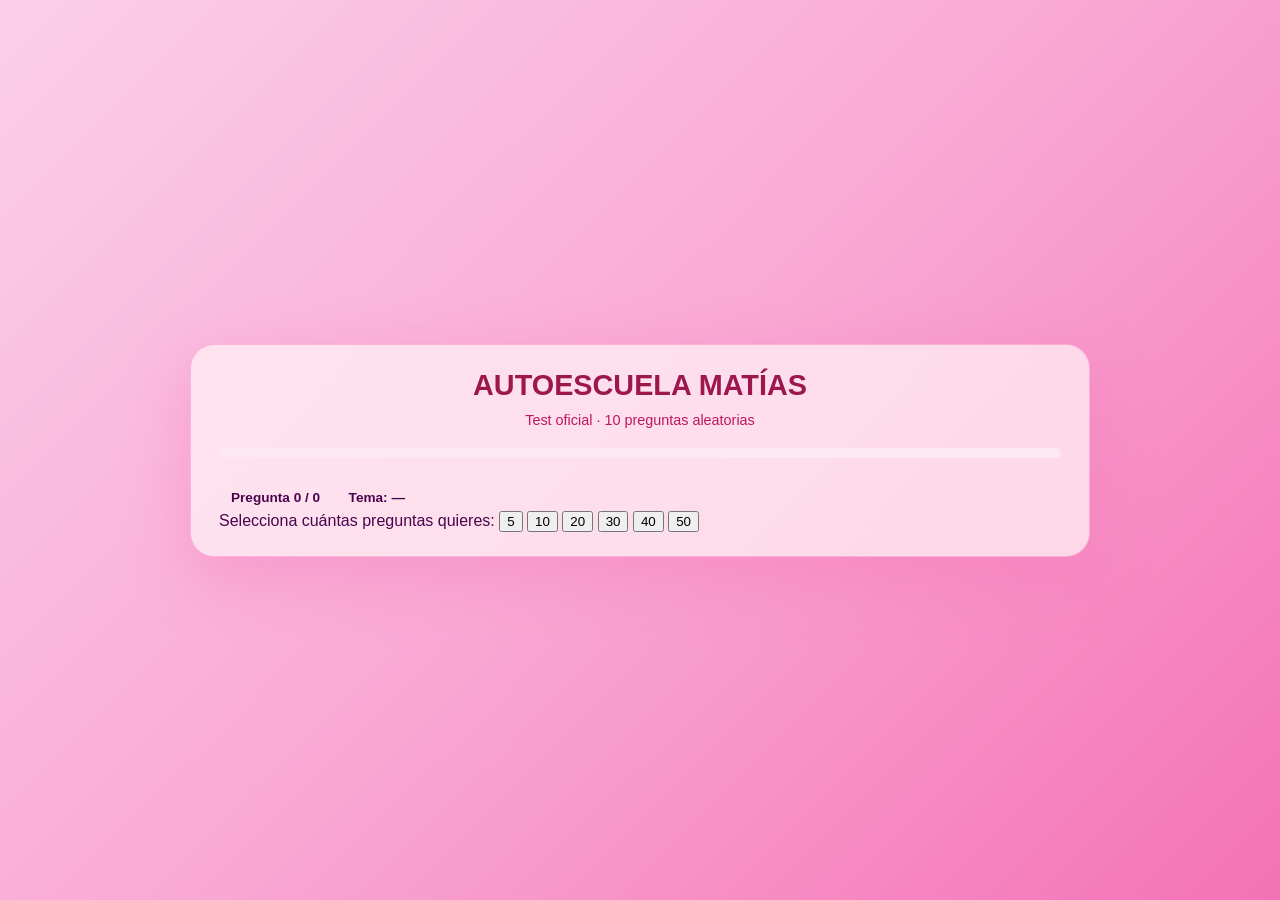
==== commit 5b417afb: "Merge branch 'main' of https://github.com/salfarot-cloud/Autoescuela-Mat-as" ====
--- a/index.html
+++ b/index.html
@@ -1,118 +1,6 @@
 <!DOCTYPE html>
 <html lang="es">
 <head>
-<<<<<<< HEAD
-    <meta charset="UTF-8">
-    <meta name="viewport" content="width=device-width, initial-scale=1.0">
-    <title>Autoescuela Matías — Campus 2026</title>
-    <style>
-        @import url('https://fonts.googleapis.com/css2?family=Outfit:wght@300;600;900&display=swap');
-
-        * { box-sizing: border-box; font-family: 'Outfit', sans-serif; }
-        body { margin: 0; padding: 0; height: 100vh; display: flex; background: #ffe6f0; color: #4a0e1e; overflow: hidden; }
-
-        /* SIDEBAR */
-        .sidebar { 
-            width: 300px; background: rgba(255,255,255,0.9); margin: 20px; border-radius: 30px; 
-            display: flex; flex-direction: column; padding: 40px 20px;
-            box-shadow: 15px 0 50px rgba(255, 182, 193, 0.4);
-            backdrop-filter: blur(12px);
-        }
-        .sidebar h1 { color: #ff4d8d; font-weight: 900; font-size: 1.4rem; text-align: center; margin: 0; }
-        .sidebar p { text-align: center; font-size: 0.7rem; color: #ff9fbf; font-weight: 600; margin-bottom: 40px; text-transform: uppercase; letter-spacing: 1px; }
-
-        .nav-group { display: flex; flex-direction: column; gap: 8px; }
-        .nav-btn {
-            padding: 16px 18px; border-radius: 18px; border: none; background: transparent;
-            text-align: left; font-weight: 600; color: #a37b86; cursor: pointer;
-            transition: 0.25s; display: flex; align-items: center; gap: 12px; margin-bottom: 4px;
-        }
-        .nav-btn:hover { background: #ffe0ec; color: #ff4d8d; }
-        .nav-btn.active { background: #ff4d8d; color: white; box-shadow: 0 10px 20px rgba(255, 77, 141, 0.4); }
-
-        /* MAIN */
-        .main-content { flex: 1; padding: 20px 20px 20px 0; display: flex; flex-direction: column; }
-        .panel { 
-            background: rgba(255,255,255,0.98); border-radius: 40px; flex: 1; display: none; padding: 40px;
-            box-shadow: 0 10px 40px rgba(0,0,0,0.05); overflow-y: auto;
-        }
-        .panel.active { display: flex; flex-direction: column; }
-
-        /* TEST */
-        .test-grid { display: grid; grid-template-columns: 1.1fr 1.2fr; gap: 40px; height: 100%; }
-        .image-container { 
-            border-radius: 30px; overflow: hidden; background: #ffeef5; 
-            border: 4px solid white; box-shadow: 0 15px 35px rgba(0,0,0,0.06);
-            display: flex; align-items: center; justify-content: center;
-        }
-        .image-container img { width: 100%; height: 100%; object-fit: cover; }
-
-        .question-area { display:flex; flex-direction:column; }
-        .question-header { margin-bottom: 15px; display:flex; justify-content:space-between; align-items:center; gap:10px; }
-        .question-text { font-size: 1.4rem; font-weight: 900; line-height: 1.2; margin-bottom: 20px; color: #3d0a18; }
-
-        .options-title { font-size: 0.85rem; text-transform: uppercase; letter-spacing: 1px; color:#ff7aa8; margin-bottom:6px; }
-
-        .option {
-            background: #fdfdfd; border: 2px solid #f5d3df; padding: 16px; border-radius: 18px;
-            margin-bottom: 10px; cursor: pointer; font-weight: 600; transition: 0.2s;
-        }
-        .option:hover { border-color: #ffb6c1; background: #fff7fb; }
-        .option.correct { background: #e7fbf3; border-color: #2ecc71; color: #1e5631; }
-        .option.incorrect { background: #fff1f1; border-color: #ff5e5e; color: #7a1a1a; }
-
-        .btn-next { background: #ff4d8d; color: white; border: none; padding: 16px 20px; border-radius: 20px; font-weight: 800; cursor: pointer; margin-top: 16px; align-self:flex-end; box-shadow:0 10px 20px rgba(255,77,141,0.4); }
-        .btn-next:hover { background:#e63f7a; }
-
-        .selector-box {
-            background:#fff7fb; border-radius:20px; padding:14px 18px; border:1px solid #ffd2e5; display:flex; flex-wrap:wrap; gap:8px; align-items:center; margin-bottom:18px;
-        }
-        .selector-label { font-size:0.85rem; font-weight:700; color:#c03b6b; margin-right:6px; }
-        .selector-btn {
-            border-radius:999px; border:none; padding:6px 12px; font-size:0.8rem; cursor:pointer; background:#ffe0ec; color:#c03b6b; font-weight:600; transition:0.2s;
-        }
-        .selector-btn:hover { background:#ffb6d4; }
-        .selector-btn.active { background:#ff4d8d; color:white; }
-
-        .badge {
-            padding:4px 10px; border-radius:999px; font-size:0.75rem; font-weight:700; background:#ffe0ec; color:#c03b6b;
-        }
-
-        #feedback {
-            display:none; padding:14px; background:#fff8f9; border-radius:15px; border-left:5px solid #ff4d8d; margin:10px 0; font-size:0.9rem;
-        }
-
-        .result-box {
-            margin-top:20px; padding:18px; border-radius:20px; background:#fff0f6; border:1px solid #ffc2dd; font-size:0.95rem;
-        }
-        .result-title { font-weight:900; color:#c03b6b; margin-bottom:6px; }
-
-        /* TEMARIO */
-        .temario-header { margin-bottom:20px; }
-        .temario-header h2 { color:#ff4d8d; font-weight:900; margin:0 0 6px 0; }
-        .temario-header p { margin:0; font-size:0.9rem; color:#a37b86; }
-
-        .card { background: #fff9fb; padding: 18px 20px; border-radius: 20px; border: 1px solid #ffdeeb; margin-bottom: 10px; }
-        .card-header { display:flex; justify-content:space-between; align-items:center; cursor:pointer; }
-        .card h3 { margin: 0; color: #ff4d8d; font-size: 1rem; }
-        .card-toggle { font-size:1.2rem; color:#ff9fbf; }
-        .card-body { margin-top:10px; font-size:0.9rem; color:#5b2b3a; display:none; line-height:1.4; white-space:pre-line; }
-
-        /* SCROLL */
-        .panel::-webkit-scrollbar { width: 8px; }
-        .panel::-webkit-scrollbar-track { background: #ffe6f0; border-radius: 10px; }
-        .panel::-webkit-scrollbar-thumb { background: #ff9fbf; border-radius: 10px; }
-
-        @media (max-width: 900px) {
-            body { flex-direction:column; height:auto; overflow:auto; }
-            .sidebar { width:auto; margin:10px; border-radius:20px; flex-direction:row; align-items:center; justify-content:space-between; gap:10px; }
-            .nav-group { flex-direction:row; }
-            .main-content { padding:10px; }
-            .panel { border-radius:20px; padding:20px; }
-            .test-grid { grid-template-columns:1fr; }
-        }
-    </style>
-=======
   <meta charset="UTF-8" />
   <title>Autoescuela Matías — Test</title>
 
@@ -293,438 +181,9 @@
       border: 1px solid #93c5fd;
     }
   </style>
->>>>>>> fbe39fc18d10425129d6b2ebb432c53617d4c517
 </head>
 
 <body>
-<<<<<<< HEAD
-
-    <div class="sidebar">
-        <div class="brand">
-            <h1>AUTOESCUELA MATÍAS</h1>
-            <p>MÉTODO RESUMIDO 2026</p>
-        </div>
-        <div class="nav-group">
-            <button class="nav-btn active" onclick="showPage('test', this)">📝 Realizar Test</button>
-            <button class="nav-btn" onclick="showPage('temario', this)">📚 Temario Resumido</button>
-        </div>
-    </div>
-
-    <div class="main-content">
-        <!-- PANEL TEST -->
-        <div id="test" class="panel active">
-            <div class="test-grid">
-                <div class="image-container">
-                    <img id="main-img" src="https://images.unsplash.com/photo-1511919884226-fd3cad34687c?q=80&w=800">
-                </div>
-                <div class="question-area">
-                    <div class="question-header">
-                        <div>
-                            <span class="badge" id="question-counter">Pregunta 0 / 0</span>
-                        </div>
-                        <div>
-                            <span class="badge" id="question-topic">Tema: —</span>
-                        </div>
-                    </div>
-
-                    <div class="selector-box" id="selector-box">
-                        <span class="selector-label">Selecciona cuántas preguntas quieres:</span>
-                        <button class="selector-btn" onclick="setQuestionCount(5)">5</button>
-                        <button class="selector-btn" onclick="setQuestionCount(10)">10</button>
-                        <button class="selector-btn" onclick="setQuestionCount(20)">20</button>
-                        <button class="selector-btn" onclick="setQuestionCount(30)">30</button>
-                        <button class="selector-btn" onclick="setQuestionCount(40)">40</button>
-                        <button class="selector-btn" onclick="setQuestionCount(50)">50</button>
-                    </div>
-
-                    <div id="q-txt" class="question-text"></div>
-                    <div class="options-title" id="options-title" style="display:none;">Elige una respuesta:</div>
-                    <div id="options-box"></div>
-                    <div id="feedback"></div>
-                    <div id="result-box" class="result-box" style="display:none;"></div>
-                    <button id="next-btn" class="btn-next" style="display:none;" onclick="nextQuestion()">Siguiente pregunta →</button>
-                </div>
-            </div>
-        </div>
-
-        <!-- PANEL TEMARIO -->
-        <div id="temario" class="panel">
-            <div class="temario-header">
-                <h2>Contenido del Manual 2026 (Resumido)</h2>
-                <p>Basado en el manual resumido del permiso B 2026.</p>
-            </div>
-            <div id="topic-grid"></div>
-        </div>
-    </div>
-<script>
-/* ============================
-   BANCO DE PREGUNTAS CORREGIDO
-   ============================ */
-
-const quizBank = [
-    {
-        q: "Según el manual, ¿quién se considera CONDUCTOR?",
-        img: "https://images.unsplash.com/photo-1516570161787-2fd917215a3d?q=80&w=800", 
-        opts: [
-            "La persona que empuja una bicicleta o un ciclomotor",
-            "La persona que empuja una motocicleta",
-            "La persona que camina por la acera"
-        ],
-        ans: 1,
-        why: "Quien empuja carro, bici o ciclomotor es peatón. Quien empuja una motocicleta se considera conductor."
-    },
-    {
-        q: "Un peatón es la persona que...",
-        img: "https://images.unsplash.com/photo-1521292270410-a8c53642e9d0?q=80&w=800",
-        opts: [
-            "Transita a pie por la vía o empuja un carro, bici o ciclomotor",
-            "Conduce un turismo por la calzada",
-            "Solo camina por la acera"
-        ],
-        ans: 0,
-        why: "El manual define peatón como quien transita a pie o empuja carro, bici o ciclomotor."
-    },
-    {
-        q: "¿Qué vehículo se considera REMOLQUE LIGERO?",
-        img: "https://images.unsplash.com/photo-1525609004556-c46c7d6cf023?q=80&w=800",
-        opts: [
-            "Aquel con MMA superior a 750 kg",
-            "Aquel con MMA hasta 750 kg",
-            "Aquel con MMA hasta 3.500 kg"
-        ],
-        ans: 1,
-        why: "Remolque ligero = hasta 750 kg de Masa Máxima Autorizada (MMA)."
-    },
-    {
-        q: "¿Qué velocidad máxima puede alcanzar un ciclomotor?",
-        img: "https://images.unsplash.com/photo-1502877338535-766e1452684a?q=80&w=800",
-        opts: [
-            "45 km/h",
-            "50 km/h",
-            "60 km/h"
-        ],
-        ans: 0,
-        why: "El ciclomotor tiene velocidad máxima de 45 km/h según el manual."
-    },
-    {
-        q: "Esta señal indica la proximidad de:",
-        img: "https://upload.wikimedia.org/wikipedia/commons/thumb/3/3f/Spain_traffic_signal_paso_a_nivel_con_barreras.png/480px-Spain_traffic_signal_paso_a_nivel_con_barreras.png",
-        opts: [
-            "Paso a nivel con barreras",
-            "Paso a nivel sin barreras",
-            "Estación de tren"
-        ],
-        ans: 0,
-        why: "Triángulo con tren y barrera = paso a nivel con barreras."
-    },
-    {
-        q: "Si un agente levanta el brazo verticalmente, debes:",
-        img: "https://images.unsplash.com/photo-1521292270410-a8c53642e9d0?q=80&w=800",
-        opts: [
-            "Detenerte solo si vienes de frente",
-            "Detenerte solo si vienes por detrás",
-            "Detenerte vengas de donde vengas"
-        ],
-        ans: 2,
-        why: "Brazo levantado = detención obligatoria para todos los usuarios."
-    },
-    {
-        q: "Esta señal prohíbe el paso a:",
-        img: "https://upload.wikimedia.org/wikipedia/commons/thumb/5/5f/Spain_traffic_signal_prohibido_vehiculos_a_motor.png/480px-Spain_traffic_signal_prohibido_vehiculos_a_motor.png",
-        opts: [
-            "Todos los vehículos",
-            "Vehículos de motor",
-            "Solo motocicletas"
-        ],
-        ans: 1,
-        why: "Prohíbe el paso a vehículos de motor; pueden pasar peatones, ciclos, etc."
-    },
-    {
-        q: "¿Qué documentación es obligatoria llevar en el vehículo?",
-        img: "https://images.unsplash.com/photo-1511391037251-0a3f66f9a9e1?q=80&w=800",
-        opts: [
-            "Permiso de conducción, permiso de circulación y tarjeta ITV",
-            "Solo el permiso de conducción",
-            "Solo el recibo del seguro"
-        ],
-        ans: 0,
-        why: "Obligatoria: permiso de conducción, permiso de circulación y tarjeta ITV."
-    },
-    {
-        q: "Esta señal azul con número indica:",
-        img: "https://upload.wikimedia.org/wikipedia/commons/thumb/8/8a/Spain_traffic_signal_velocidad_minima_obligatoria.png/480px-Spain_traffic_signal_velocidad_minima_obligatoria.png",
-        opts: [
-            "Velocidad máxima",
-            "Velocidad mínima obligatoria",
-            "Velocidad recomendada"
-        ],
-        ans: 1,
-        why: "Círculo azul con número = velocidad mínima obligatoria."
-    },
-    {
-        q: "¿Qué vehículos deben tener seguro obligatorio?",
-        img: "https://images.unsplash.com/photo-1511919884226-fd3cad34687c?q=80&w=800",
-        opts: [
-            "Solo turismos y motos",
-            "Vehículos de motor, ciclomotores y remolques pesados",
-            "Solo vehículos que circulen por autopista"
-        ],
-        ans: 1,
-        why: "Seguro obligatorio: vehículos de motor, ciclomotores y remolques/semirremolques pesados."
-    },
-    {
-        q: "Esta señal con dos coches, uno rojo y otro negro, significa:",
-        img: "https://upload.wikimedia.org/wikipedia/commons/thumb/7/7d/Spain_traffic_signal_prohibido_adelantar.png/480px-Spain_traffic_signal_prohibido_adelantar.png",
-        opts: [
-            "Prohibido adelantar",
-            "Prohibido adelantar solo a camiones",
-            "Fin de prohibición de adelantamiento"
-        ],
-        ans: 0,
-        why: "Dos coches (rojo y negro) = prohibido adelantar."
-    },
-    {
-        q: "En esta zona residencial con niños jugando, la velocidad máxima es:",
-        img: "https://upload.wikimedia.org/wikipedia/commons/thumb/0/0a/Spain_traffic_signal_zona_residencial.png/480px-Spain_traffic_signal_zona_residencial.png",
-        opts: [
-            "10 km/h",
-            "20 km/h",
-            "30 km/h"
-        ],
-        ans: 0,
-        why: "En la zona de estancia y juego la velocidad máxima es 10 km/h."
-    }
-];
-
-/* ============================
-   TEMARIO RESUMIDO
-   ============================ */
-
-const manualData = [
-    {
-        t: "Tema 0 – Definiciones",
-        d: `
-- Conductor: persona que maneja el mecanismo de dirección o empuja una motocicleta.
-- Peatón: persona que transita a pie o empuja carro, bici o ciclomotor.
-- Usuario del vehículo: conductor y pasajeros.
-- Vehículos: sin motor, con motor no considerados de motor (VMP, ciclomotor, cuatriciclo ligero) y vehículos de motor.
-- Remolque ligero: hasta 750 kg MMA. Remolque no ligero: más de 750 kg MMA.
-        `
-    },
-    {
-        t: "Tema 1 – Documentación",
-        d: `
-- Obligatoria: permiso de conducción, permiso de circulación y tarjeta ITV.
-- Recibo del seguro: recomendable, no obligatorio.
-- Renovación permiso de conducción: cada 10 años (cada 5 a partir de 65 años).
-- ITV: según tipo de vehículo.
-- Seguro obligatorio: vehículos de motor, ciclomotores y remolques pesados.
-        `
-    },
-    {
-        t: "Tema 2 – Señalización de la vía",
-        d: `
-- Orden de prioridad: 1) Agentes, 2) Balizamiento, 3) Semáforos, 4) Señales verticales, 5) Marcas viales.
-- Agentes: brazo levantado → detenerse todos.
-- Silbato: toque corto → detenerse; toque largo → reanudar.
-- Balizamiento: conos, paneles, luces rojas fijas.
-        `
-    },
-    {
-        t: "Tema 3 – Señales verticales",
-        d: `
-- Peligro: triángulos con borde rojo.
-- Reglamentación: circulares con borde rojo (prohibiciones) o fondo azul (obligaciones).
-- Ceda el paso y STOP: prioridad especial.
-- Prohibiciones: velocidad, adelantamientos, giros.
-        `
-    },
-    {
-        t: "Tema 4 – Señales de indicación",
-        d: `
-- Autovía, autopista, vía para automóviles.
-- Carril VAO, carril bus/taxi/moto.
-- Zona residencial (10 km/h) y zona de coexistencia (20 km/h).
-        `
-    }
-];
-
-/* ============================
-   LÓGICA DEL TEST
-   ============================ */
-
-let selectedQuestions = [];
-let currentIndex = 0;
-let busy = false;
-let totalQuestions = 0;
-let correctCount = 0;
-
-function showPage(id, btn) {
-    document.querySelectorAll('.panel').forEach(p => p.classList.remove('active'));
-    document.querySelectorAll('.nav-btn').forEach(b => b.classList.remove('active'));
-    document.getElementById(id).classList.add('active');
-    btn.classList.add('active');
-}
-
-function shuffleArray(arr) {
-    for (let i = arr.length - 1; i > 0; i--) {
-        const j = Math.floor(Math.random() * (i + 1));
-        [arr[i], arr[j]] = [arr[j], arr[i]];
-    }
-    return arr;
-}
-
-function setQuestionCount(n) {
-    document.querySelectorAll('.selector-btn').forEach(b => b.classList.remove('active'));
-    document.querySelectorAll('.selector-btn').forEach(b => {
-        if (b.textContent.trim() === String(n)) b.classList.add('active');
-    });
-
-    const copy = [...quizBank];
-    shuffleArray(copy);
-    totalQuestions = Math.min(n, copy.length);
-    selectedQuestions = copy.slice(0, totalQuestions);
-    currentIndex = 0;
-    correctCount = 0;
-
-    document.getElementById("result-box").style.display = "none";
-    document.getElementById("selector-box").style.display = "flex";
-    document.getElementById("options-title").style.display = "block";
-
-    loadQuestion();
-}
-
-function loadQuestion() {
-    if (!selectedQuestions.length) return;
-    busy = false;
-    const data = selectedQuestions[currentIndex];
-
-    const img = document.getElementById("main-img");
-    img.src = data.img;
-    img.onerror = () => { img.src = 'https://placehold.co/800x600/ffb6c1/ffffff?text=Autoescuela+Matias'; };
-
-    document.getElementById("q-txt").innerText = data.q;
-    document.getElementById("feedback").style.display = "none";
-    document.getElementById("feedback").innerHTML = "";
-    document.getElementById("next-btn").style.display = "none";
-    document.getElementById("result-box").style.display = "none";
-
-    document.getElementById("question-counter").textContent = `Pregunta ${currentIndex + 1} / ${totalQuestions}`;
-    document.getElementById("question-topic").textContent = "Tema: Manual B 2026";
-
-    const box = document.getElementById("options-box");
-    box.innerHTML = "";
-    data.opts.forEach((o, i) => {
-        const d = document.createElement("div");
-        d.className = "option";
-        d.innerText = o;
-        d.onclick = () => {
-            if (busy) return;
-            busy = true;
-            if (i === data.ans) {
-                d.classList.add("correct");
-                correctCount++;
-            } else {
-                d.classList.add("incorrect");
-                box.children[data.ans].classList.add("correct");
-            }
-            document.getElementById("feedback").innerHTML = `<strong>Explicación:</strong> ${data.why}`;
-            document.getElementById("feedback").style.display = "block";
-            document.getElementById("next-btn").style.display = "inline-flex";
-        };
-        box.appendChild(d);
-    });
-}
-
-function getLevel(scorePercent) {
-    if (scorePercent <= 25) return "Básico";
-    if (scorePercent <= 60) return "Medio";
-    if (scorePercent <= 85) return "Avanzado";
-    return "Experto";
-}
-
-function nextQuestion() {
-    currentIndex++;
-    if (currentIndex < totalQuestions) {
-        loadQuestion();
-    } else {
-        const percent = Math.round((correctCount / totalQuestions) * 100);
-        const level = getLevel(percent);
-        const resultBox = document.getElementById("result-box");
-        resultBox.innerHTML = `
-            <div class="result-title">¡Test finalizado en Autoescuela Matías!</div>
-            <div>Has acertado <strong>${correctCount}</strong> de <strong>${totalQuestions}</strong> preguntas.</div>
-            <div>Porcentaje de aciertos: <strong>${percent}%</strong>.</div>
-            <div>Nivel obtenido: <strong>${level}</strong>.</div>
-            <br>
-            <button class="selector-btn" style="padding:8px 14px;" onclick="restartTest()">Reiniciar test</button>
-        `;
-        resultBox.style.display = "block";
-        document.getElementById("next-btn").style.display = "none";
-        document.getElementById("feedback").style.display = "none";
-    }
-}
-
-function restartTest() {
-    document.getElementById("q-txt").innerText = "Selecciona cuántas preguntas quieres para empezar un nuevo test.";
-    document.getElementById("options-box").innerHTML = "";
-    document.getElementById("feedback").style.display = "none";
-    document.getElementById("result-box").style.display = "none";
-    document.getElementById("options-title").style.display = "none";
-    document.getElementById("question-counter").textContent = "Pregunta 0 / 0";
-    document.getElementById("question-topic").textContent = "Tema: —";
-    document.getElementById("selector-box").style.display = "flex";
-    document.querySelectorAll('.selector-btn').forEach(b => b.classList.remove('active'));
-}
-
-function initTemario() {
-    const grid = document.getElementById("topic-grid");
-    manualData.forEach((m) => {
-        const c = document.createElement("div");
-        c.className = "card";
-
-        const header = document.createElement("div");
-        header.className = "card-header";
-        const h3 = document.createElement("h3");
-        h3.textContent = m.t;
-        const toggle = document.createElement("span");
-        toggle.className = "card-toggle";
-        toggle.textContent = "+";
-
-        header.appendChild(h3);
-        header.appendChild(toggle);
-
-        const body = document.createElement("div");
-        body.className = "card-body";
-        body.textContent = m.d.trim();
-
-        header.onclick = () => {
-            const visible = body.style.display === "block";
-            body.style.display = visible ? "none" : "block";
-            toggle.textContent = visible ? "+" : "−";
-        };
-
-        c.appendChild(header);
-        c.appendChild(body);
-        grid.appendChild(c);
-    });
-}
-
-function init() {
-    document.getElementById("q-txt").innerText = "Selecciona cuántas preguntas quieres para empezar tu test de Autoescuela Matías.";
-    document.getElementById("options-title").style.display = "none";
-    document.getElementById("options-box").innerHTML = "";
-    document.getElementById("feedback").style.display = "none";
-    document.getElementById("result-box").style.display = "none";
-    document.getElementById("question-counter").textContent = "Pregunta 0 / 0";
-    document.getElementById("question-topic").textContent = "Tema: —";
-
-    initTemario();
-}
-
-init();
-</script>
-=======
   <div class="card">
     <div class="title">AUTOESCUELA MATÍAS</div>
     <div class="subtitle">Test oficial · 10 preguntas aleatorias</div>
@@ -733,17 +192,25 @@
       <div class="progress-fill" id="barra-progreso"></div>
     </div>
 
-    <div class="question-box">
-      <div class="question-number" id="numero-pregunta">Pregunta 1 de 10</div>
-      <div class="question-text" id="texto-pregunta">Cargando...</div>
-    </div>
-
-    <div class="options" id="contenedor-opciones"></div>
-
-    <div style="display:flex; justify-content:space-between; margin-top:10px;">
-      <button class="btn btn-ghost" id="btn-reiniciar">Reiniciar</button>
-      <button class="btn btn-primary" id="btn-siguiente">Siguiente →</button>
-    </div>
+          <!-- Área de pregunta y opciones -->
+          <div class="question-area">
+
+            <!-- Cabecera con badges -->
+            <div class="question-header">
+              <span class="badge" id="question-counter">Pregunta 0 / 0</span>
+              <span class="badge" id="question-topic">Tema: —</span>
+            </div>
+
+            <!-- Selector de cantidad de preguntas -->
+            <div class="selector-box" id="selector-box">
+              <span class="selector-label">Selecciona cuántas preguntas quieres:</span>
+              <button class="selector-btn" onclick="setQuestionCount(5)">5</button>
+              <button class="selector-btn" onclick="setQuestionCount(10)">10</button>
+              <button class="selector-btn" onclick="setQuestionCount(20)">20</button>
+              <button class="selector-btn" onclick="setQuestionCount(30)">30</button>
+              <button class="selector-btn" onclick="setQuestionCount(40)">40</button>
+              <button class="selector-btn" onclick="setQuestionCount(50)">50</button>
+            </div>
 
     <div class="result-box" id="resultado">
       <div id="texto-resultado"></div>
@@ -862,6 +329,5 @@
 
     iniciar();
   </script>
->>>>>>> fbe39fc18d10425129d6b2ebb432c53617d4c517
 </body>
 </html>
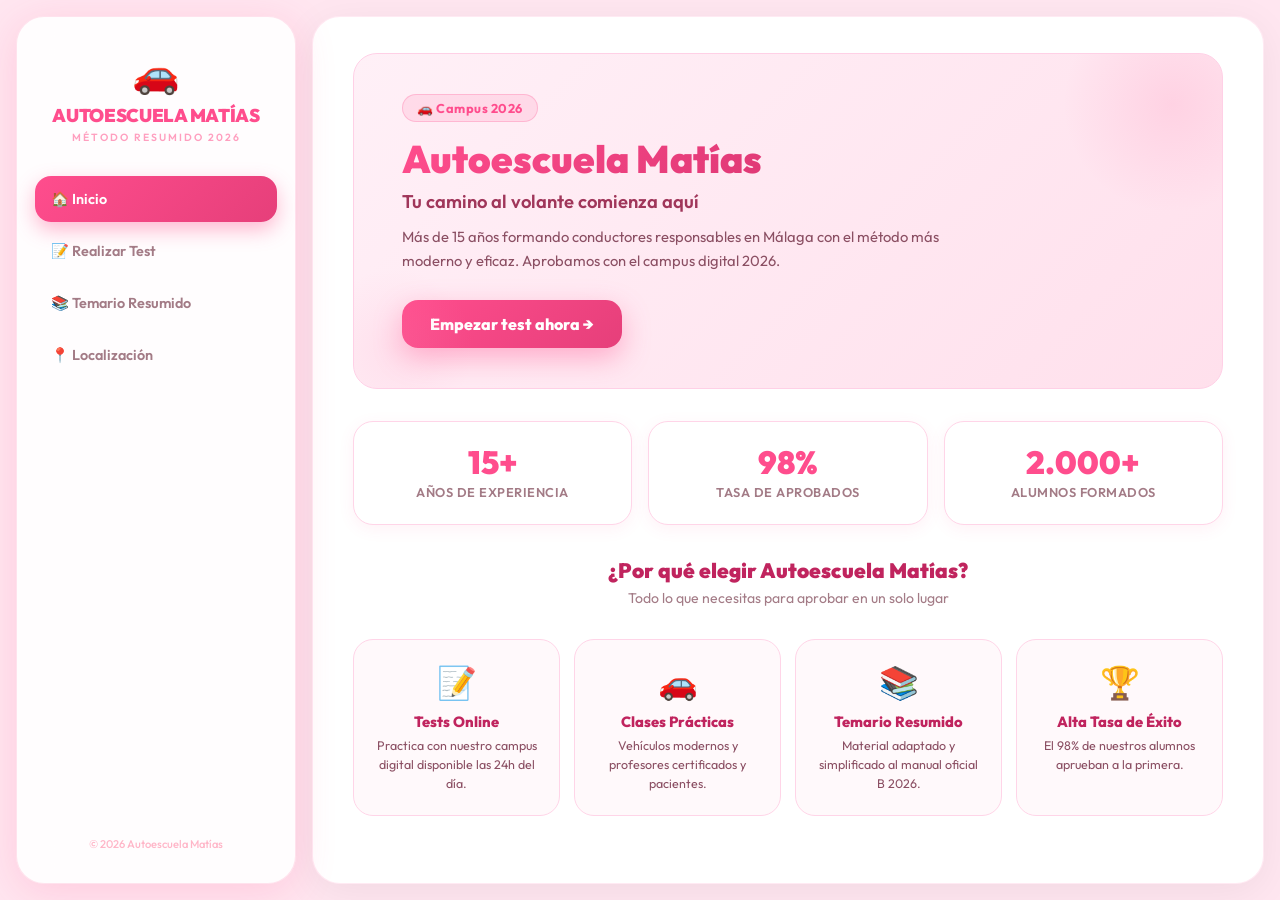
==== commit c2cf4556: "feat: rediseño premium multi-página (Inicio, Test, Temario, Localización)" ====
--- a/index.html
+++ b/index.html
@@ -1,196 +1,51 @@
 <!DOCTYPE html>
 <html lang="es">
-<head>
-  <meta charset="UTF-8" />
-  <title>Autoescuela Matías — Test</title>
+  <head>
+    <meta charset="UTF-8" />
+    <meta name="viewport" content="width=device-width, initial-scale=1.0" />
+    <meta name="description" content="Autoescuela Matías — Campus 2026. Tu camino al volante con el método más moderno." />
+    <title>Autoescuela Matías — Campus 2026</title>
+    <link rel="stylesheet" href="styles.css" />
+  </head>
 
-  <style>
-    * { box-sizing: border-box; font-family: "Segoe UI", sans-serif; }
+  <body>
 
-    body {
-      margin: 0;
-      min-height: 100vh;
-      display: flex;
-      align-items: center;
-      justify-content: center;
-      background: linear-gradient(135deg, #fbcfe8, #f9a8d4, #f472b6);
-      color: #4a044e;
-    }
+    <!-- SIDEBAR DE NAVEGACIÓN -->
+    <aside class="sidebar">
+      <div class="brand">
+        <span class="brand-logo">🚗</span>
+        <h1>AUTOESCUELA MATÍAS</h1>
+        <p>MÉTODO RESUMIDO 2026</p>
+      </div>
+      
+      <nav class="nav-group">
+        <button class="nav-btn active" id="nav-home" onclick="showPage('home', this)">🏠 Inicio</button>
+        <button class="nav-btn" id="nav-test" onclick="showPage('test', this)">📝 Realizar Test</button>
+        <button class="nav-btn" id="nav-temario" onclick="showPage('temario', this)">📚 Temario Resumido</button>
+        <button class="nav-btn" id="nav-localizacion" onclick="showPage('localizacion', this)">📍 Localización</button>
+      </nav>
 
-    .card {
-      width: 95%;
-      max-width: 900px;
-      background: rgba(255, 240, 245, 0.75);
-      border-radius: 24px;
-      padding: 24px 28px;
-      backdrop-filter: blur(18px);
-      border: 1px solid rgba(244, 114, 182, 0.4);
-      box-shadow: 0 20px 60px rgba(244, 114, 182, 0.4);
-    }
+      <div class="sidebar-footer">
+        © 2026 Autoescuela Matías
+      </div>
+    </aside>
 
-    .title {
-      font-size: 1.8rem;
-      font-weight: 700;
-      color: #9d174d;
-      text-align: center;
-      margin-bottom: 10px;
-    }
+    <!-- CONTENIDO PRINCIPAL -->
+    <main class="main-content">
 
-    .subtitle {
-      text-align: center;
-      font-size: 0.9rem;
-      color: #be185d;
-      margin-bottom: 20px;
-    }
+      <!-- PANEL INICIO -->
+      <section id="home" class="panel active">
+        <div id="home-content"></div>
+      </section>
 
-    .progress-bar {
-      width: 100%;
-      height: 10px;
-      border-radius: 999px;
-      background: #fce7f3;
-      overflow: hidden;
-      margin-bottom: 20px;
-    }
+      <!-- PANEL TEST -->
+      <section id="test" class="panel">
+        <div class="test-grid">
 
-    .progress-fill {
-      height: 100%;
-      width: 0%;
-      background: linear-gradient(90deg, #ec4899, #db2777);
-      transition: width 0.3s ease;
-    }
-
-    .question-box {
-      background: rgba(255, 228, 235, 0.8);
-      border-radius: 18px;
-      padding: 18px;
-      border: 1px solid rgba(244, 114, 182, 0.5);
-      margin-bottom: 16px;
-    }
-
-    .question-number {
-      font-size: 0.85rem;
-      color: #be185d;
-      margin-bottom: 4px;
-    }
-
-    .question-text {
-      font-size: 1.1rem;
-      font-weight: 600;
-      color: #831843;
-    }
-
-    .options {
-      display: grid;
-      gap: 10px;
-      margin-bottom: 16px;
-      margin-top: 10px;
-    }
-
-    .option {
-      border-radius: 14px;
-      padding: 10px 12px;
-      background: rgba(255, 228, 235, 0.7);
-      border: 1px solid rgba(244, 114, 182, 0.5);
-      cursor: pointer;
-      display: flex;
-      align-items: center;
-      gap: 10px;
-      transition: all 0.18s ease;
-    }
-
-    .option:hover {
-      background: rgba(244, 114, 182, 0.2);
-      border-color: #ec4899;
-      transform: translateY(-1px);
-    }
-
-    .option.correct {
-      background: rgba(34, 197, 94, 0.25);
-      border-color: #22c55e;
-    }
-
-    .option.incorrect {
-      background: rgba(239, 68, 68, 0.25);
-      border-color: #ef4444;
-    }
-
-    .btn {
-      border: none;
-      border-radius: 999px;
-      padding: 10px 20px;
-      font-size: 0.95rem;
-      font-weight: 600;
-      cursor: pointer;
-      transition: all 0.18s ease;
-    }
-
-    .btn-primary {
-      background: linear-gradient(135deg, #ec4899, #db2777);
-      color: white;
-      box-shadow: 0 10px 25px rgba(236, 72, 153, 0.4);
-    }
-
-    .btn-primary:hover {
-      filter: brightness(1.05);
-      transform: translateY(-1px);
-    }
-
-    .btn-ghost {
-      background: transparent;
-      color: #9d174d;
-      border: 1px solid #f472b6;
-    }
-
-    .btn-ghost:hover {
-      background: rgba(255, 228, 235, 0.7);
-    }
-
-    .result-box {
-      margin-top: 20px;
-      padding: 16px;
-      border-radius: 16px;
-      background: rgba(255, 228, 235, 0.9);
-      border: 1px solid rgba(244, 114, 182, 0.5);
-      display: none;
-    }
-
-    .badge {
-      display: inline-block;
-      padding: 6px 12px;
-      border-radius: 999px;
-      font-size: 0.85rem;
-      margin-top: 6px;
-      font-weight: 600;
-    }
-
-    .badge-basic {
-      background: #ffe4e6;
-      color: #db2777;
-      border: 1px solid #f9a8d4;
-    }
-
-    .badge-mid {
-      background: #f0fdf4;
-      color: #22c55e;
-      border: 1px solid #86efac;
-    }
-
-    .badge-advanced {
-      background: #eff6ff;
-      color: #3b82f6;
-      border: 1px solid #93c5fd;
-    }
-  </style>
-</head>
-
-<body>
-  <div class="card">
-    <div class="title">AUTOESCUELA MATÍAS</div>
-    <div class="subtitle">Test oficial · 10 preguntas aleatorias</div>
-
-    <div class="progress-bar">
-      <div class="progress-fill" id="barra-progreso"></div>
-    </div>
+          <!-- Imagen de la pregunta -->
+          <div class="image-container">
+            <img id="main-img" src="https://images.unsplash.com/photo-1511919884226-fd3cad34687c?q=80&w=800" alt="Imagen del test" />
+          </div>
 
           <!-- Área de pregunta y opciones -->
           <div class="question-area">
@@ -203,131 +58,55 @@
 
             <!-- Selector de cantidad de preguntas -->
             <div class="selector-box" id="selector-box">
-              <span class="selector-label">Selecciona cuántas preguntas quieres:</span>
+              <span class="selector-label">¿Cuántas preguntas quieres?</span>
               <button class="selector-btn" onclick="setQuestionCount(5)">5</button>
               <button class="selector-btn" onclick="setQuestionCount(10)">10</button>
               <button class="selector-btn" onclick="setQuestionCount(20)">20</button>
               <button class="selector-btn" onclick="setQuestionCount(30)">30</button>
-              <button class="selector-btn" onclick="setQuestionCount(40)">40</button>
-              <button class="selector-btn" onclick="setQuestionCount(50)">50</button>
             </div>
 
-    <div class="result-box" id="resultado">
-      <div id="texto-resultado"></div>
-      <div id="badge-nivel" class="badge"></div>
-      <div id="texto-nivel" style="margin-top:6px;"></div>
-    </div>
-  </div>
+            <!-- Texto de la pregunta -->
+            <div id="q-txt" class="question-text"></div>
 
-  <script>
-    const bancoPreguntas = [
-      { texto: "¿Velocidad máxima en autopista para turismos?", opciones: ["90 km/h", "100 km/h", "120 km/h"], correcta: 2 },
-      { texto: "Semáforo ámbar fijo: si puedes detenerte, ¿qué haces?", opciones: ["Acelerar", "Detenerte", "Pasar igual"], correcta: 1 },
-      { texto: "En una glorieta, ¿quién tiene prioridad?", opciones: ["El que entra", "El que circula dentro", "El más grande"], correcta: 1 },
-      { texto: "Línea continua en la calzada:", opciones: ["Prohibido adelantar", "Solo recomendación", "No significa nada"], correcta: 0 },
-      { texto: "Si has bebido alcohol:", opciones: ["Conducir despacio", "Esperar", "No conducir"], correcta: 2 },
-      { texto: "Peatón cruzando sin semáforo:", opciones: ["Claxon", "Detenerte", "Pasar antes"], correcta: 1 },
-      { texto: "Niebla densa:", opciones: ["Largas", "Cortas + antiniebla", "Ninguna"], correcta: 1 },
-      { texto: "Distancia de seguridad:", opciones: ["La necesaria para frenar", "5 metros", "Solo en autopista"], correcta: 0 },
-      { texto: "Paso a nivel sin barreras y viene un tren:", opciones: ["Acelerar", "Detenerte", "Pasar si está lejos"], correcta: 1 },
-      { texto: "Señal de STOP:", opciones: ["Reducir", "Detenerse y ceder", "Solo si viene alguien"], correcta: 1 }
-    ];
+            <!-- Título de opciones -->
+            <div class="options-title" id="options-title" style="display:none;">Elige una respuesta:</div>
 
-    const NUM = 10;
-    let preguntas = [];
-    let indice = 0;
-    let correctas = 0;
-    let respondida = false;
+            <!-- Contenedor de opciones -->
+            <div id="options-box"></div>
 
-    const numeroPreguntaEl = document.getElementById("numero-pregunta");
-    const textoPreguntaEl = document.getElementById("texto-pregunta");
-    const contenedorOpcionesEl = document.getElementById("contenedor-opciones");
-    const barraProgreso = document.getElementById("barra-progreso");
-    const resultadoBox = document.getElementById("resultado");
-    const textoResultado = document.getElementById("texto-resultado");
-    const badgeNivel = document.getElementById("badge-nivel");
-    const textoNivel = document.getElementById("texto-nivel");
+            <!-- Feedback / Explicación -->
+            <div id="feedback"></div>
 
-    function barajar(arr) {
-      return arr.map(v => ({ v, o: Math.random() }))
-                .sort((a, b) => a.o - b.o)
-                .map(x => x.v);
-    }
+            <!-- Caja de resultados finales -->
+            <div id="result-box" class="result-box" style="display:none;"></div>
 
-    function iniciar() {
-      preguntas = barajar(bancoPreguntas).slice(0, NUM);
-      indice = 0;
-      correctas = 0;
-      resultadoBox.style.display = "none";
-      barraProgreso.style.width = "0%";
-      cargar();
-    }
+            <!-- Botón siguiente -->
+            <button id="next-btn" class="btn-next" style="display:none;">Siguiente pregunta →</button>
 
-    function cargar() {
-      const p = preguntas[indice];
-      numeroPreguntaEl.textContent = `Pregunta ${indice + 1} de ${NUM}`;
-      textoPreguntaEl.textContent = p.texto;
-      contenedorOpcionesEl.innerHTML = "";
-      respondida = false;
+          </div>
+        </div>
+      </section>
 
-      p.opciones.forEach((op, i) => {
-        const label = document.createElement("label");
-        label.className = "option";
-        label.innerHTML = `<input type="radio" name="r">${op}`;
+      <!-- PANEL TEMARIO -->
+      <section id="temario" class="panel">
+        <div class="temario-header">
+          <h2>Contenido del Manual 2026 (Resumido)</h2>
+          <p>Basado en el manual resumido del permiso B 2026.</p>
+        </div>
+        <div id="topic-grid"></div>
+      </section>
 
-        label.onclick = () => {
-          if (respondida) return;
-          respondida = true;
+      <!-- PANEL LOCALIZACIÓN -->
+      <section id="localizacion" class="panel">
+        <div id="localizacion-content"></div>
+      </section>
 
-          const opciones = document.querySelectorAll(".option");
-          opciones.forEach((l, idx) => {
-            if (idx === p.correcta) l.classList.add("correct");
-            if (idx === i && idx !== p.correcta) l.classList.add("incorrect");
-          });
+    </main>
 
-          if (i === p.correcta) correctas++;
-        };
+    <!-- Scripts -->
+    <script src="data.js"></script>
+    <script src="components.js"></script>
+    <script src="app.js"></script>
 
-        contenedorOpcionesEl.appendChild(label);
-      });
-
-      barraProgreso.style.width = `${(indice / NUM) * 100}%`;
-    }
-
-    document.getElementById("btn-siguiente").onclick = () => {
-      if (!respondida) return;
-
-      indice++;
-      if (indice < NUM) cargar();
-      else finalizar();
-    };
-
-    document.getElementById("btn-reiniciar").onclick = iniciar;
-
-    function finalizar() {
-      barraProgreso.style.width = "100%";
-      contenedorOpcionesEl.innerHTML = "";
-      textoPreguntaEl.textContent = "Examen completado";
-
-      resultadoBox.style.display = "block";
-      textoResultado.innerHTML = `Has acertado <strong>${correctas}</strong> de <strong>${NUM}</strong>.`;
-
-      if (correctas <= 4) {
-        badgeNivel.className = "badge badge-basic";
-        badgeNivel.textContent = "Nivel básico";
-        textoNivel.textContent = "Necesitas repasar un poco más.";
-      } else if (correctas <= 8) {
-        badgeNivel.className = "badge badge-mid";
-        badgeNivel.textContent = "Nivel intermedio";
-        textoNivel.textContent = "Buen trabajo, vas por buen camino.";
-      } else {
-        badgeNivel.className = "badge badge-advanced";
-        badgeNivel.textContent = "Nivel avanzado";
-        textoNivel.textContent = "Excelente, estás muy preparado.";
-      }
-    }
-
-    iniciar();
-  </script>
-</body>
+  </body>
 </html>
--- a/styles.css
+++ b/styles.css
@@ -0,0 +1,839 @@
+@import url('https://fonts.googleapis.com/css2?family=Outfit:wght@300;400;600;900&display=swap');
+
+/* ============================
+   RESET Y BASE
+   ============================ */
+
+* {
+  box-sizing: border-box;
+  font-family: 'Outfit', sans-serif;
+}
+
+body {
+  margin: 0;
+  padding: 0;
+  height: 100vh;
+  display: flex;
+  background: #ffe6f0;
+  color: #4a0e1e;
+  overflow: hidden;
+}
+
+/* ============================
+   SIDEBAR
+   ============================ */
+
+.sidebar {
+  width: 280px;
+  background: rgba(255, 255, 255, 0.92);
+  margin: 16px;
+  border-radius: 28px;
+  display: flex;
+  flex-direction: column;
+  padding: 32px 18px;
+  box-shadow: 0 8px 40px rgba(255, 77, 141, 0.18);
+  backdrop-filter: blur(16px);
+  border: 1px solid rgba(255, 200, 220, 0.5);
+  gap: 0;
+}
+
+.brand {
+  text-align: center;
+  margin-bottom: 32px;
+}
+
+.brand-logo {
+  font-size: 2.4rem;
+  margin-bottom: 8px;
+  display: block;
+}
+
+.sidebar h1 {
+  color: #ff4d8d;
+  font-weight: 900;
+  font-size: 1.15rem;
+  text-align: center;
+  margin: 0 0 4px 0;
+  line-height: 1.2;
+  letter-spacing: -0.3px;
+}
+
+.sidebar p {
+  text-align: center;
+  font-size: 0.65rem;
+  color: #ff9fbf;
+  font-weight: 600;
+  margin: 0;
+  text-transform: uppercase;
+  letter-spacing: 2px;
+}
+
+.nav-group {
+  display: flex;
+  flex-direction: column;
+  gap: 6px;
+  flex: 1;
+}
+
+.nav-btn {
+  padding: 14px 16px;
+  border-radius: 16px;
+  border: none;
+  background: transparent;
+  text-align: left;
+  font-weight: 600;
+  font-size: 0.9rem;
+  color: #a37b86;
+  cursor: pointer;
+  transition: all 0.2s ease;
+  display: flex;
+  align-items: center;
+  gap: 10px;
+}
+
+.nav-btn:hover {
+  background: #ffe0ec;
+  color: #ff4d8d;
+  transform: translateX(3px);
+}
+
+.nav-btn.active {
+  background: linear-gradient(135deg, #ff4d8d, #e63f7a);
+  color: white;
+  box-shadow: 0 8px 20px rgba(255, 77, 141, 0.4);
+}
+
+.sidebar-footer {
+  margin-top: auto;
+  padding-top: 20px;
+  text-align: center;
+  font-size: 0.7rem;
+  color: #ffb6c8;
+  font-weight: 500;
+}
+
+/* ============================
+   CONTENIDO PRINCIPAL
+   ============================ */
+
+.main-content {
+  flex: 1;
+  padding: 16px 16px 16px 0;
+  display: flex;
+  flex-direction: column;
+  min-width: 0;
+}
+
+.panel {
+  background: rgba(255, 255, 255, 0.98);
+  border-radius: 28px;
+  flex: 1;
+  display: none;
+  padding: 36px 40px;
+  box-shadow: 0 8px 40px rgba(0, 0, 0, 0.06);
+  overflow-y: auto;
+  border: 1px solid rgba(255, 220, 235, 0.6);
+}
+
+.panel.active {
+  display: flex;
+  flex-direction: column;
+}
+
+/* ============================
+   PANEL INICIO (HOME)
+   ============================ */
+
+#home-content {
+  display: flex;
+  flex-direction: column;
+  gap: 32px;
+  flex: 1;
+}
+
+.home-hero {
+  background: linear-gradient(135deg, #fff0f7 0%, #ffe0ec 100%);
+  border-radius: 24px;
+  padding: 40px 48px;
+  border: 1px solid #ffd0e6;
+  position: relative;
+  overflow: hidden;
+}
+
+.home-hero::before {
+  content: '';
+  position: absolute;
+  top: -60px;
+  right: -60px;
+  width: 220px;
+  height: 220px;
+  background: radial-gradient(circle, rgba(255,77,141,0.12) 0%, transparent 70%);
+  border-radius: 50%;
+}
+
+.home-hero::after {
+  content: '';
+  position: absolute;
+  bottom: -40px;
+  left: -40px;
+  width: 160px;
+  height: 160px;
+  background: radial-gradient(circle, rgba(255,155,191,0.15) 0%, transparent 70%);
+  border-radius: 50%;
+}
+
+.home-hero-badge {
+  display: inline-block;
+  background: rgba(255, 77, 141, 0.12);
+  color: #ff4d8d;
+  font-weight: 700;
+  font-size: 0.8rem;
+  padding: 5px 14px;
+  border-radius: 999px;
+  margin-bottom: 16px;
+  border: 1px solid rgba(255, 77, 141, 0.25);
+  letter-spacing: 0.5px;
+}
+
+.home-hero-title {
+  font-size: 2.4rem;
+  font-weight: 900;
+  color: #c0245e;
+  margin: 0 0 10px 0;
+  line-height: 1.1;
+  background: linear-gradient(135deg, #ff4d8d, #c0245e);
+  -webkit-background-clip: text;
+  -webkit-text-fill-color: transparent;
+  background-clip: text;
+}
+
+.home-hero-tagline {
+  font-size: 1.15rem;
+  font-weight: 600;
+  color: #a0365a;
+  margin: 0 0 12px 0;
+}
+
+.home-hero-desc {
+  font-size: 0.92rem;
+  color: #8b4f63;
+  margin: 0 0 28px 0;
+  max-width: 560px;
+  line-height: 1.6;
+  font-weight: 400;
+}
+
+.home-cta-btn {
+  background: linear-gradient(135deg, #ff4d8d, #e63f7a);
+  color: white;
+  border: none;
+  padding: 14px 28px;
+  border-radius: 16px;
+  font-weight: 800;
+  font-size: 1rem;
+  cursor: pointer;
+  box-shadow: 0 10px 28px rgba(255, 77, 141, 0.4);
+  transition: all 0.2s ease;
+  display: inline-flex;
+  align-items: center;
+  gap: 6px;
+}
+
+.home-cta-btn:hover {
+  transform: translateY(-2px);
+  box-shadow: 0 14px 32px rgba(255, 77, 141, 0.5);
+}
+
+/* Stats */
+.stats-grid {
+  display: grid;
+  grid-template-columns: repeat(3, 1fr);
+  gap: 16px;
+}
+
+.stat-card {
+  background: white;
+  border: 1px solid #ffd5e8;
+  border-radius: 20px;
+  padding: 24px 20px;
+  text-align: center;
+  transition: all 0.2s ease;
+  box-shadow: 0 4px 16px rgba(255, 77, 141, 0.08);
+}
+
+.stat-card:hover {
+  transform: translateY(-3px);
+  box-shadow: 0 10px 28px rgba(255, 77, 141, 0.15);
+}
+
+.stat-value {
+  font-size: 2rem;
+  font-weight: 900;
+  color: #ff4d8d;
+  line-height: 1;
+  margin-bottom: 6px;
+}
+
+.stat-label {
+  font-size: 0.8rem;
+  color: #a37b86;
+  font-weight: 600;
+  text-transform: uppercase;
+  letter-spacing: 0.5px;
+}
+
+/* Section heading */
+.section-heading {
+  text-align: center;
+}
+
+.section-title {
+  font-size: 1.3rem;
+  font-weight: 900;
+  color: #c0245e;
+  margin: 0 0 6px 0;
+}
+
+.section-subtitle {
+  font-size: 0.88rem;
+  color: #a37b86;
+  margin: 0;
+  font-weight: 400;
+}
+
+/* Services */
+.services-grid {
+  display: grid;
+  grid-template-columns: repeat(4, 1fr);
+  gap: 14px;
+}
+
+.service-card {
+  background: #fff9fb;
+  border: 1px solid #ffd5e8;
+  border-radius: 20px;
+  padding: 22px 18px;
+  text-align: center;
+  transition: all 0.2s ease;
+}
+
+.service-card:hover {
+  transform: translateY(-3px);
+  background: white;
+  box-shadow: 0 10px 28px rgba(255, 77, 141, 0.12);
+}
+
+.service-icon {
+  font-size: 2rem;
+  margin-bottom: 10px;
+}
+
+.service-title {
+  font-size: 0.92rem;
+  font-weight: 800;
+  color: #c0245e;
+  margin-bottom: 6px;
+}
+
+.service-desc {
+  font-size: 0.78rem;
+  color: #8b4f63;
+  line-height: 1.5;
+  font-weight: 400;
+}
+
+/* ============================
+   PANEL TEST
+   ============================ */
+
+.test-grid {
+  display: grid;
+  grid-template-columns: 1fr 1.3fr;
+  gap: 36px;
+  height: 100%;
+}
+
+.image-container {
+  border-radius: 24px;
+  overflow: hidden;
+  background: #ffeef5;
+  border: 3px solid white;
+  box-shadow: 0 12px 32px rgba(0, 0, 0, 0.07);
+  display: flex;
+  align-items: center;
+  justify-content: center;
+}
+
+.image-container img {
+  width: 100%;
+  height: 100%;
+  object-fit: cover;
+}
+
+.question-area {
+  display: flex;
+  flex-direction: column;
+}
+
+.question-header {
+  margin-bottom: 14px;
+  display: flex;
+  justify-content: space-between;
+  align-items: center;
+  gap: 10px;
+}
+
+.question-text {
+  font-size: 1.3rem;
+  font-weight: 900;
+  line-height: 1.25;
+  margin-bottom: 18px;
+  color: #3d0a18;
+}
+
+.options-title {
+  font-size: 0.8rem;
+  text-transform: uppercase;
+  letter-spacing: 1px;
+  color: #ff7aa8;
+  margin-bottom: 8px;
+  font-weight: 700;
+}
+
+/* ============================
+   OPCIONES DE RESPUESTA
+   ============================ */
+
+.option {
+  background: #fdfcfd;
+  border: 2px solid #f0d0de;
+  padding: 14px 18px;
+  border-radius: 16px;
+  margin-bottom: 10px;
+  cursor: pointer;
+  font-weight: 600;
+  font-size: 0.92rem;
+  transition: all 0.18s ease;
+  color: #4a0e1e;
+}
+
+.option:hover {
+  border-color: #ffb6c1;
+  background: #fff5f9;
+  transform: translateX(3px);
+}
+
+.option.correct {
+  background: #edfbf3;
+  border-color: #2ecc71;
+  color: #1a5232;
+}
+
+.option.incorrect {
+  background: #fff1f1;
+  border-color: #e74c3c;
+  color: #7a1a1a;
+}
+
+/* ============================
+   BOTONES DEL TEST
+   ============================ */
+
+.btn-next {
+  background: linear-gradient(135deg, #ff4d8d, #e63f7a);
+  color: white;
+  border: none;
+  padding: 14px 22px;
+  border-radius: 18px;
+  font-weight: 800;
+  font-size: 0.9rem;
+  cursor: pointer;
+  margin-top: 14px;
+  align-self: flex-end;
+  box-shadow: 0 8px 20px rgba(255, 77, 141, 0.4);
+  transition: all 0.18s ease;
+}
+
+.btn-next:hover {
+  transform: translateY(-2px);
+  box-shadow: 0 12px 24px rgba(255, 77, 141, 0.5);
+}
+
+/* ============================
+   SELECTOR DE PREGUNTAS
+   ============================ */
+
+.selector-box {
+  background: #fff7fb;
+  border-radius: 18px;
+  padding: 14px 18px;
+  border: 1px solid #ffd2e5;
+  display: flex;
+  flex-wrap: wrap;
+  gap: 8px;
+  align-items: center;
+  margin-bottom: 18px;
+}
+
+.selector-label {
+  font-size: 0.82rem;
+  font-weight: 700;
+  color: #c03b6b;
+  margin-right: 4px;
+}
+
+.selector-btn {
+  border-radius: 999px;
+  border: none;
+  padding: 6px 14px;
+  font-size: 0.8rem;
+  cursor: pointer;
+  background: #ffe0ec;
+  color: #c03b6b;
+  font-weight: 700;
+  transition: all 0.18s ease;
+  font-family: 'Outfit', sans-serif;
+}
+
+.selector-btn:hover {
+  background: #ffb6d4;
+  transform: scale(1.05);
+}
+
+.selector-btn.active {
+  background: linear-gradient(135deg, #ff4d8d, #e63f7a);
+  color: white;
+  box-shadow: 0 4px 12px rgba(255, 77, 141, 0.4);
+}
+
+/* ============================
+   BADGES
+   ============================ */
+
+.badge {
+  padding: 5px 12px;
+  border-radius: 999px;
+  font-size: 0.75rem;
+  font-weight: 700;
+  background: #ffe0ec;
+  color: #c03b6b;
+  border: 1px solid #ffc8dc;
+}
+
+/* ============================
+   FEEDBACK Y RESULTADOS
+   ============================ */
+
+#feedback {
+  display: none;
+  padding: 14px 16px;
+  background: #fff8f9;
+  border-radius: 14px;
+  border-left: 4px solid #ff4d8d;
+  margin: 10px 0;
+  font-size: 0.88rem;
+  color: #5b2b3a;
+  line-height: 1.5;
+}
+
+.result-box {
+  margin-top: 16px;
+  padding: 20px;
+  border-radius: 20px;
+  background: linear-gradient(135deg, #fff5f9, #fff0f6);
+  border: 1px solid #ffc2dd;
+  font-size: 0.92rem;
+  color: #5b2b3a;
+}
+
+.result-title {
+  font-weight: 900;
+  color: #c03b6b;
+  margin-bottom: 8px;
+  font-size: 1rem;
+}
+
+/* ============================
+   PANEL TEMARIO
+   ============================ */
+
+.temario-header {
+  margin-bottom: 24px;
+}
+
+.temario-header h2 {
+  color: #ff4d8d;
+  font-weight: 900;
+  margin: 0 0 6px 0;
+  font-size: 1.4rem;
+}
+
+.temario-header p {
+  margin: 0;
+  font-size: 0.88rem;
+  color: #a37b86;
+}
+
+.card {
+  background: white;
+  padding: 18px 22px;
+  border-radius: 18px;
+  border: 1px solid #ffdded;
+  margin-bottom: 10px;
+  transition: box-shadow 0.2s ease;
+}
+
+.card:hover {
+  box-shadow: 0 6px 20px rgba(255, 77, 141, 0.1);
+}
+
+.card-header {
+  display: flex;
+  justify-content: space-between;
+  align-items: center;
+  cursor: pointer;
+  user-select: none;
+}
+
+.card h3 {
+  margin: 0;
+  color: #ff4d8d;
+  font-size: 0.98rem;
+  font-weight: 800;
+}
+
+.card-toggle {
+  font-size: 1.3rem;
+  color: #ff9fbf;
+  font-weight: 700;
+  line-height: 1;
+  transition: transform 0.2s ease;
+}
+
+.card-body {
+  margin-top: 12px;
+  font-size: 0.88rem;
+  color: #5b2b3a;
+  display: none;
+  line-height: 1.7;
+  white-space: pre-line;
+  padding-top: 12px;
+  border-top: 1px solid #ffeef5;
+}
+
+/* ============================
+   PANEL LOCALIZACIÓN
+   ============================ */
+
+.localizacion-header {
+  margin-bottom: 24px;
+}
+
+.contact-grid {
+  display: grid;
+  grid-template-columns: repeat(3, 1fr);
+  gap: 14px;
+  margin-bottom: 24px;
+}
+
+.contact-card {
+  background: white;
+  border: 1px solid #ffdded;
+  border-radius: 20px;
+  padding: 22px 18px;
+  text-align: center;
+  transition: all 0.2s ease;
+  box-shadow: 0 4px 16px rgba(255, 77, 141, 0.06);
+}
+
+.contact-card:hover {
+  transform: translateY(-3px);
+  box-shadow: 0 10px 28px rgba(255, 77, 141, 0.14);
+}
+
+.contact-icon {
+  font-size: 1.8rem;
+  margin-bottom: 8px;
+}
+
+.contact-label {
+  font-size: 0.72rem;
+  text-transform: uppercase;
+  letter-spacing: 1px;
+  color: #ff9fbf;
+  font-weight: 700;
+  margin-bottom: 4px;
+}
+
+.contact-value {
+  font-size: 0.9rem;
+  font-weight: 700;
+  color: #3d0a18;
+}
+
+.map-container {
+  border-radius: 22px;
+  overflow: hidden;
+  border: 2px solid #ffdded;
+  box-shadow: 0 8px 32px rgba(255, 77, 141, 0.1);
+  margin-bottom: 24px;
+  height: 280px;
+}
+
+.map-container iframe {
+  width: 100%;
+  height: 100%;
+  border: none;
+  display: block;
+}
+
+.horario-box {
+  background: white;
+  border: 1px solid #ffdded;
+  border-radius: 20px;
+  padding: 22px 24px;
+  box-shadow: 0 4px 16px rgba(255, 77, 141, 0.06);
+}
+
+.horario-title {
+  font-weight: 900;
+  color: #ff4d8d;
+  font-size: 0.98rem;
+  margin-bottom: 14px;
+}
+
+.horario-row {
+  display: flex;
+  justify-content: space-between;
+  align-items: center;
+  padding: 10px 0;
+  border-bottom: 1px solid #fff0f5;
+  font-size: 0.88rem;
+}
+
+.horario-row:last-child {
+  border-bottom: none;
+}
+
+.horario-dia {
+  font-weight: 700;
+  color: #5b2b3a;
+}
+
+.horario-horas {
+  color: #a37b86;
+  font-weight: 500;
+}
+
+.horario-cerrado .horario-dia {
+  color: #c0c0c0;
+}
+
+.horario-cerrado .horario-horas {
+  color: #e74c3c;
+  font-weight: 700;
+}
+
+/* ============================
+   SCROLLBAR PERSONALIZADA
+   ============================ */
+
+.panel::-webkit-scrollbar {
+  width: 6px;
+}
+
+.panel::-webkit-scrollbar-track {
+  background: transparent;
+}
+
+.panel::-webkit-scrollbar-thumb {
+  background: #ffb6d0;
+  border-radius: 10px;
+}
+
+/* ============================
+   RESPONSIVE
+   ============================ */
+
+@media (max-width: 1100px) {
+  .services-grid {
+    grid-template-columns: repeat(2, 1fr);
+  }
+}
+
+@media (max-width: 900px) {
+  body {
+    flex-direction: column;
+    height: auto;
+    overflow: auto;
+  }
+
+  .sidebar {
+    width: auto;
+    margin: 10px;
+    border-radius: 20px;
+    flex-direction: row;
+    align-items: center;
+    padding: 14px 16px;
+    gap: 12px;
+  }
+
+  .brand {
+    margin-bottom: 0;
+    flex-shrink: 0;
+  }
+
+  .nav-group {
+    flex-direction: row;
+    flex-wrap: wrap;
+    flex: 1;
+    justify-content: flex-end;
+  }
+
+  .sidebar-footer {
+    display: none;
+  }
+
+  .main-content {
+    padding: 10px;
+  }
+
+  .panel {
+    border-radius: 20px;
+    padding: 20px;
+  }
+
+  .test-grid {
+    grid-template-columns: 1fr;
+  }
+
+  .stats-grid {
+    grid-template-columns: repeat(3, 1fr);
+  }
+
+  .services-grid {
+    grid-template-columns: repeat(2, 1fr);
+  }
+
+  .contact-grid {
+    grid-template-columns: 1fr;
+  }
+
+  .home-hero {
+    padding: 28px 24px;
+  }
+
+  .home-hero-title {
+    font-size: 1.8rem;
+  }
+}
+
+@media (max-width: 600px) {
+  .stats-grid {
+    grid-template-columns: 1fr;
+  }
+
+  .services-grid {
+    grid-template-columns: 1fr;
+  }
+}
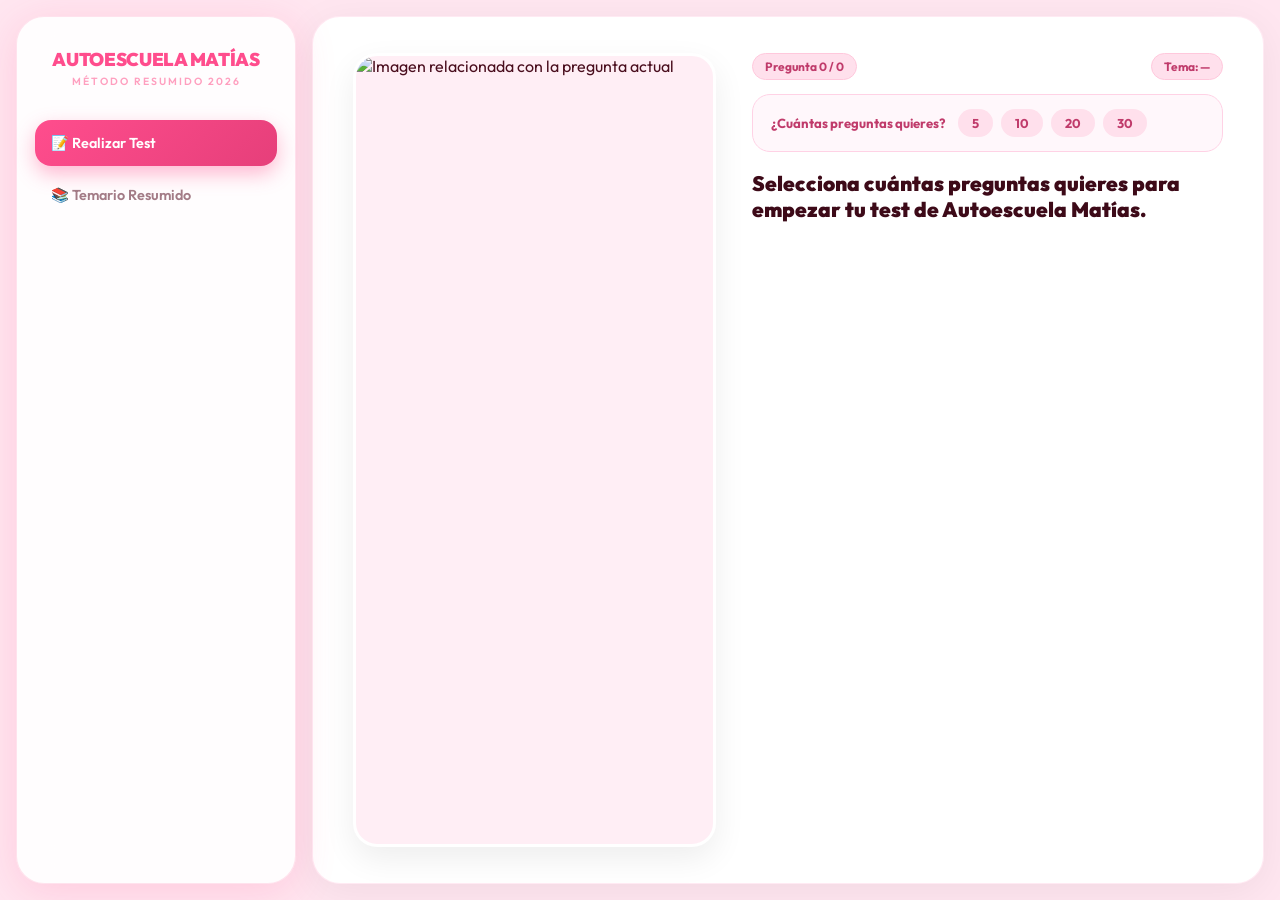
==== commit 59959cf9: "Merge branch 'main' of https://github.com/salfarot-cloud/Autoescuela-Mat-as" ====
--- a/index.html
+++ b/index.html
@@ -3,7 +3,7 @@
   <head>
     <meta charset="UTF-8" />
     <meta name="viewport" content="width=device-width, initial-scale=1.0" />
-    <meta name="description" content="Autoescuela Matías — Campus 2026. Tu camino al volante con el método más moderno." />
+    <meta name="description" content="Autoescuela Matías — Campus 2026. Test de conducción con temario resumido del permiso B." />
     <title>Autoescuela Matías — Campus 2026</title>
     <link rel="stylesheet" href="styles.css" />
   </head>
@@ -13,38 +13,25 @@
     <!-- SIDEBAR DE NAVEGACIÓN -->
     <aside class="sidebar">
       <div class="brand">
-        <span class="brand-logo">🚗</span>
         <h1>AUTOESCUELA MATÍAS</h1>
         <p>MÉTODO RESUMIDO 2026</p>
       </div>
-      
       <nav class="nav-group">
-        <button class="nav-btn active" id="nav-home" onclick="showPage('home', this)">🏠 Inicio</button>
-        <button class="nav-btn" id="nav-test" onclick="showPage('test', this)">📝 Realizar Test</button>
+        <button class="nav-btn active" id="nav-test" onclick="showPage('test', this)">📝 Realizar Test</button>
         <button class="nav-btn" id="nav-temario" onclick="showPage('temario', this)">📚 Temario Resumido</button>
-        <button class="nav-btn" id="nav-localizacion" onclick="showPage('localizacion', this)">📍 Localización</button>
       </nav>
-
-      <div class="sidebar-footer">
-        © 2026 Autoescuela Matías
-      </div>
     </aside>
 
     <!-- CONTENIDO PRINCIPAL -->
     <main class="main-content">
 
-      <!-- PANEL INICIO -->
-      <section id="home" class="panel active">
-        <div id="home-content"></div>
-      </section>
-
       <!-- PANEL TEST -->
-      <section id="test" class="panel">
+      <section id="test" class="panel active">
         <div class="test-grid">
 
           <!-- Imagen de la pregunta -->
           <div class="image-container">
-            <img id="main-img" src="https://images.unsplash.com/photo-1511919884226-fd3cad34687c?q=80&w=800" alt="Imagen del test" />
+            <img id="main-img" src="https://images.unsplash.com/photo-1511919884226-fd3cad34687c?q=80&w=800" alt="Imagen relacionada con la pregunta actual" />
           </div>
 
           <!-- Área de pregunta y opciones -->
@@ -71,13 +58,13 @@
             <!-- Título de opciones -->
             <div class="options-title" id="options-title" style="display:none;">Elige una respuesta:</div>
 
-            <!-- Contenedor de opciones -->
+            <!-- Contenedor de opciones (generado por components.js) -->
             <div id="options-box"></div>
 
             <!-- Feedback / Explicación -->
             <div id="feedback"></div>
 
-            <!-- Caja de resultados finales -->
+            <!-- Caja de resultados finales (generado por components.js) -->
             <div id="result-box" class="result-box" style="display:none;"></div>
 
             <!-- Botón siguiente -->
@@ -93,17 +80,13 @@
           <h2>Contenido del Manual 2026 (Resumido)</h2>
           <p>Basado en el manual resumido del permiso B 2026.</p>
         </div>
+        <!-- Tarjetas generadas por components.js + app.js -->
         <div id="topic-grid"></div>
-      </section>
-
-      <!-- PANEL LOCALIZACIÓN -->
-      <section id="localizacion" class="panel">
-        <div id="localizacion-content"></div>
       </section>
 
     </main>
 
-    <!-- Scripts -->
+    <!-- Módulos JavaScript en orden correcto (Model → View → Controller) -->
     <script src="data.js"></script>
     <script src="components.js"></script>
     <script src="app.js"></script>
